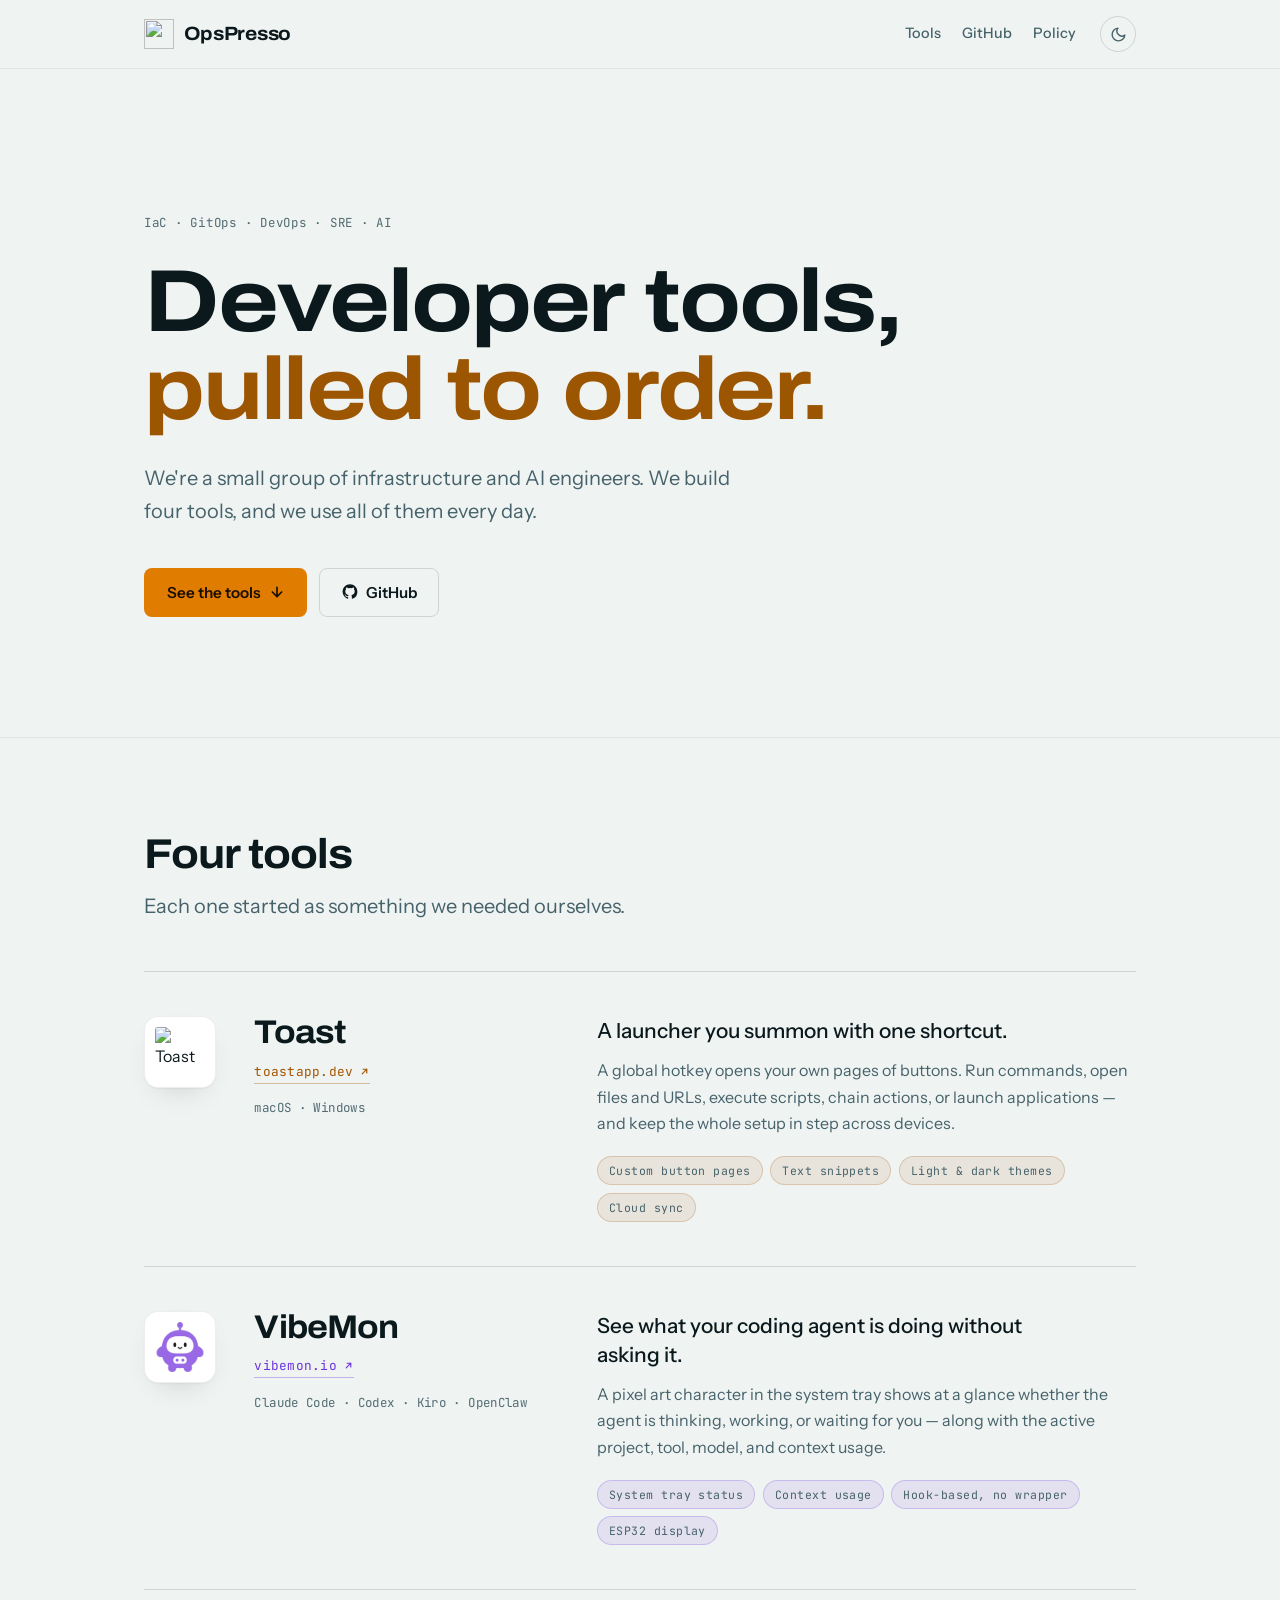
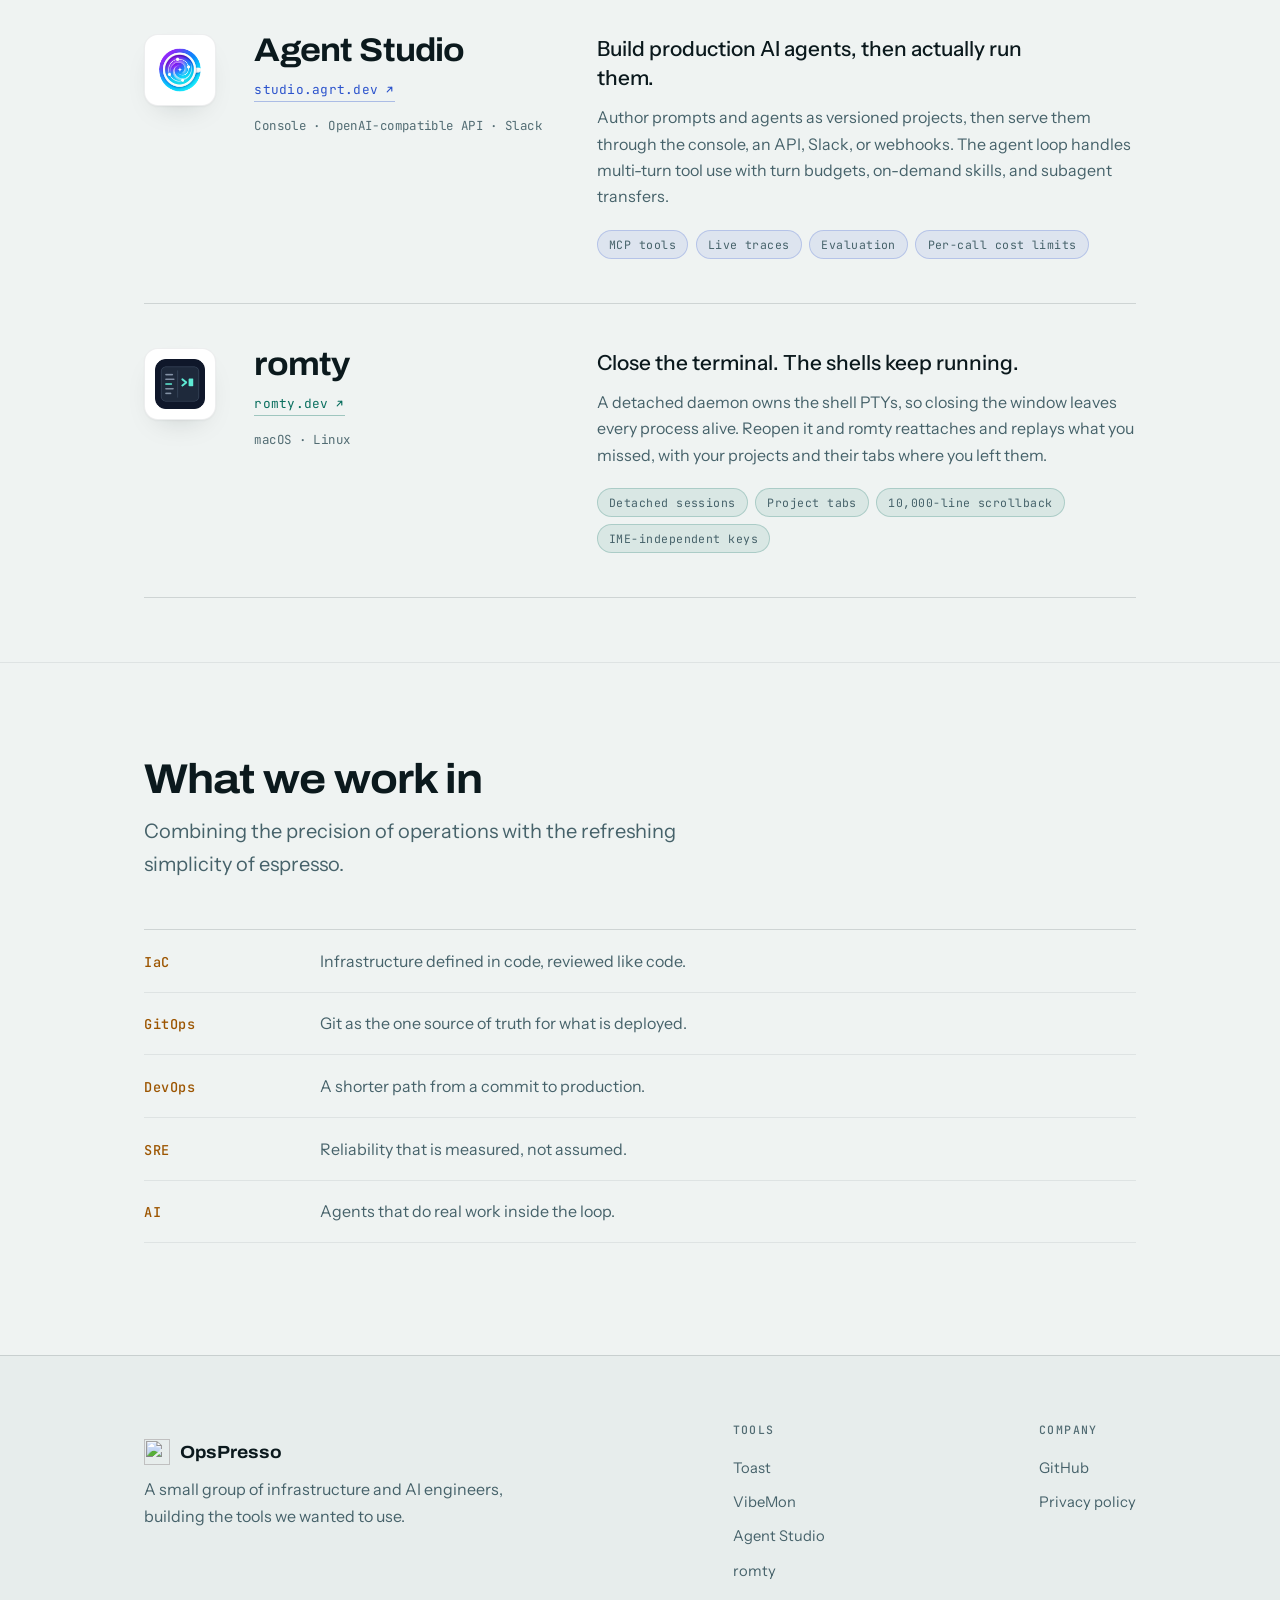
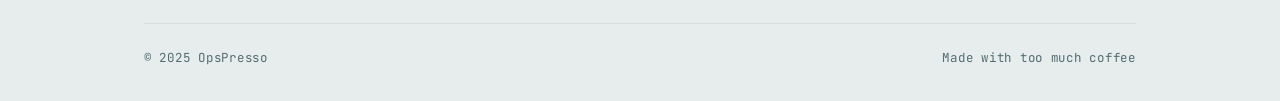
==== docs/index.html @ c6c3fb9c "fix: remove unavailable external analytics script" ====
<!DOCTYPE html>
<html lang="en">

<head>
    <meta charset="utf-8">
    <meta name="viewport" content="width=device-width, initial-scale=1.0">
    <title>OpsPresso — Developer tools, pulled to order</title>
    <meta name="description" content="OpsPresso is a small group of infrastructure and AI engineers. We build Toast, VibeMon, Agent Studio, and romty — and we use all of them every day.">

    <link rel="canonical" href="https://opspresso.com/">
    <link rel="icon" href="favicon.ico" sizes="any">
    <link rel="icon" type="image/png" href="images/opspresso.png">
    <link rel="apple-touch-icon" href="images/opspresso.png">
    <meta name="theme-color" content="#eff3f2" media="(prefers-color-scheme: light)">
    <meta name="theme-color" content="#0a1619" media="(prefers-color-scheme: dark)">

    <meta property="og:type" content="website">
    <meta property="og:url" content="https://opspresso.com/">
    <meta property="og:title" content="OpsPresso — Developer tools, pulled to order">
    <meta property="og:description" content="A small group of infrastructure and AI engineers. We build Toast, VibeMon, Agent Studio, and romty.">
    <meta property="og:image" content="https://opspresso.com/images/opspresso.png">
    <meta name="twitter:card" content="summary">

    <script>
        try {
            var t = localStorage.getItem('opspresso-theme');
            if (t === 'dark' || t === 'light') document.documentElement.setAttribute('data-theme', t);
        } catch (e) {}
    </script>

    <link rel="preconnect" href="https://fonts.googleapis.com">
    <link rel="preconnect" href="https://fonts.gstatic.com" crossorigin>
    <link rel="stylesheet" href="https://fonts.googleapis.com/css2?family=Archivo:wdth,wght@100..125,400..800&family=Instrument+Sans:wght@400;500;600&family=JetBrains+Mono:wght@400;500&display=swap">
    <link rel="stylesheet" href="css/style.css">
</head>

<body>
    <a class="skip-link" href="#tools">Skip to the tools</a>

    <header class="nav">
        <div class="shell nav-inner">
            <a class="brand" href="./">
                <img src="images/opspresso.png" alt="" width="30" height="30">OpsPresso
            </a>
            <a class="nav-link nav-link-tools" href="#tools">Tools</a>
            <a class="nav-link" href="https://github.com/opspresso" target="_blank" rel="noopener">GitHub</a>
            <a class="nav-link" href="policy.html">Policy</a>
            <button class="theme-toggle" type="button" aria-label="Switch theme" aria-pressed="false">
                <svg class="icon-moon" viewBox="0 0 24 24" fill="none" stroke="currentColor" stroke-width="2" stroke-linecap="round" stroke-linejoin="round" aria-hidden="true">
                    <path d="M21 12.79A9 9 0 1 1 11.21 3 7 7 0 0 0 21 12.79z"/>
                </svg>
                <svg class="icon-sun" viewBox="0 0 24 24" fill="none" stroke="currentColor" stroke-width="2" stroke-linecap="round" stroke-linejoin="round" aria-hidden="true">
                    <circle cx="12" cy="12" r="4"/>
                    <path d="M12 2v2M12 20v2M4.9 4.9l1.4 1.4M17.7 17.7l1.4 1.4M2 12h2M20 12h2M4.9 19.1l1.4-1.4M17.7 6.3l1.4-1.4"/>
                </svg>
            </button>
        </div>
    </header>

    <main>
        <section class="hero">
            <svg class="steam" viewBox="0 0 320 520" aria-hidden="true">
                <defs>
                    <linearGradient id="steamFade" x1="0" y1="1" x2="0" y2="0">
                        <stop offset="0" stop-color="#fff" stop-opacity="0"/>
                        <stop offset="0.16" stop-color="#fff" stop-opacity="1"/>
                        <stop offset="0.68" stop-color="#fff" stop-opacity="1"/>
                        <stop offset="1" stop-color="#fff" stop-opacity="0"/>
                    </linearGradient>
                    <mask id="steamMask">
                        <rect width="320" height="520" fill="url(#steamFade)"/>
                    </mask>
                </defs>
                <g mask="url(#steamMask)">
                    <path d="M160 520 Q136 500 160 480 T160 440 T160 400 T160 360 T160 320 T160 280 T160 240 T160 200 T160 160 T160 120 T160 80 T160 40 T160 0"/>
                    <path d="M128 520 Q112 500 128 480 T128 440 T128 400 T128 360 T128 320 T128 280 T128 240 T128 200 T128 160 T128 120 T128 80 T128 40 T128 0" transform="rotate(-6 160 520)"/>
                    <path d="M192 520 Q172 500 192 480 T192 440 T192 400 T192 360 T192 320 T192 280 T192 240 T192 200 T192 160 T192 120 T192 80 T192 40 T192 0" transform="rotate(5 160 520)"/>
                    <path d="M100 520 Q87 500 100 480 T100 440 T100 400 T100 360 T100 320 T100 280 T100 240 T100 200 T100 160 T100 120 T100 80 T100 40 T100 0" transform="rotate(-11 160 520)"/>
                    <path d="M220 520 Q204 500 220 480 T220 440 T220 400 T220 360 T220 320 T220 280 T220 240 T220 200 T220 160 T220 120 T220 80 T220 40 T220 0" transform="rotate(9 160 520)"/>
                </g>
            </svg>

            <div class="shell hero-inner">
                <p class="mono eyebrow">IaC · GitOps · DevOps · SRE · AI</p>
                <h1 class="display">Developer tools,<br><span class="pulled">pulled to order.</span></h1>
                <p class="lead">We're a small group of infrastructure and AI engineers. We build four tools, and we use all of them every day.</p>
                <div class="hero-actions">
                    <a class="btn btn-hot" href="#tools">
                        See the tools
                        <svg viewBox="0 0 24 24" fill="none" stroke="currentColor" stroke-width="2.5" stroke-linecap="round" stroke-linejoin="round" aria-hidden="true">
                            <path d="M12 5v14M19 12l-7 7-7-7"/>
                        </svg>
                    </a>
                    <a class="btn btn-quiet" href="https://github.com/opspresso" target="_blank" rel="noopener">
                        <svg viewBox="0 0 24 24" fill="currentColor" aria-hidden="true">
                            <path d="M12 .5C5.73.5.9 5.33.9 11.6c0 4.9 3.17 9.06 7.57 10.53.55.1.75-.24.75-.53v-2.05c-3.08.67-3.73-1.32-3.73-1.32-.5-1.29-1.23-1.63-1.23-1.63-1-.69.08-.67.08-.67 1.11.08 1.7 1.14 1.7 1.14.99 1.7 2.6 1.21 3.23.93.1-.72.39-1.21.7-1.49-2.46-.28-5.05-1.23-5.05-5.48 0-1.21.43-2.2 1.14-2.98-.11-.28-.49-1.41.11-2.94 0 0 .93-.3 3.05 1.14a10.5 10.5 0 0 1 5.55 0c2.12-1.44 3.05-1.14 3.05-1.14.6 1.53.22 2.66.11 2.94.71.78 1.14 1.77 1.14 2.98 0 4.26-2.6 5.2-5.07 5.47.4.35.76 1.03.76 2.08v3.08c0 .3.2.64.76.53a11.11 11.11 0 0 0 7.56-10.53C23.1 5.33 18.27.5 12 .5z"/>
                        </svg>
                        GitHub
                    </a>
                </div>
            </div>
        </section>

        <section class="section" id="tools">
            <div class="shell">
                <div class="section-head">
                    <h2 class="display">Four tools</h2>
                    <p class="lead">Each one started as something we needed ourselves.</p>
                </div>

                <article class="product p-toast">
                    <img class="product-mark" src="images/toast.png" alt="Toast" width="72" height="72" loading="lazy">
                    <div>
                        <h3 class="display product-name">Toast</h3>
                        <a class="product-url" href="https://toastapp.dev" target="_blank" rel="noopener">
                            toastapp.dev
                            <svg viewBox="0 0 24 24" fill="none" stroke="currentColor" stroke-width="2.5" stroke-linecap="round" stroke-linejoin="round" aria-hidden="true">
                                <path d="M7 17 17 7M9 7h8v8"/>
                            </svg>
                        </a>
                        <p class="mono product-platform">macOS · Windows</p>
                    </div>
                    <div class="product-body">
                        <p class="product-pitch">A launcher you summon with one shortcut.</p>
                        <p class="product-detail">A global hotkey opens your own pages of buttons. Run commands, open files and URLs, execute scripts, chain actions, or launch applications — and keep the whole setup in step across devices.</p>
                        <ul class="tags">
                            <li>Custom button pages</li>
                            <li>Text snippets</li>
                            <li>Light &amp; dark themes</li>
                            <li>Cloud sync</li>
                        </ul>
                    </div>
                </article>

                <article class="product p-vibemon">
                    <img class="product-mark" src="images/vibemon.png" alt="VibeMon" width="72" height="72" loading="lazy">
                    <div>
                        <h3 class="display product-name">VibeMon</h3>
                        <a class="product-url" href="https://vibemon.io" target="_blank" rel="noopener">
                            vibemon.io
                            <svg viewBox="0 0 24 24" fill="none" stroke="currentColor" stroke-width="2.5" stroke-linecap="round" stroke-linejoin="round" aria-hidden="true">
                                <path d="M7 17 17 7M9 7h8v8"/>
                            </svg>
                        </a>
                        <p class="mono product-platform">Claude Code · Codex · Kiro · OpenClaw</p>
                    </div>
                    <div class="product-body">
                        <p class="product-pitch">See what your coding agent is doing without asking it.</p>
                        <p class="product-detail">A pixel art character in the system tray shows at a glance whether the agent is thinking, working, or waiting for you — along with the active project, tool, model, and context usage.</p>
                        <ul class="tags">
                            <li>System tray status</li>
                            <li>Context usage</li>
                            <li>Hook-based, no wrapper</li>
                            <li>ESP32 display</li>
                        </ul>
                    </div>
                </article>

                <article class="product p-studio">
                    <img class="product-mark" src="images/agent-studio.png" alt="Agent Studio" width="72" height="72" loading="lazy">
                    <div>
                        <h3 class="display product-name">Agent Studio</h3>
                        <a class="product-url" href="https://studio.agrt.dev" target="_blank" rel="noopener">
                            studio.agrt.dev
                            <svg viewBox="0 0 24 24" fill="none" stroke="currentColor" stroke-width="2.5" stroke-linecap="round" stroke-linejoin="round" aria-hidden="true">
                                <path d="M7 17 17 7M9 7h8v8"/>
                            </svg>
                        </a>
                        <p class="mono product-platform">Console · OpenAI-compatible API · Slack</p>
                    </div>
                    <div class="product-body">
                        <p class="product-pitch">Build production AI agents, then actually run them.</p>
                        <p class="product-detail">Author prompts and agents as versioned projects, then serve them through the console, an API, Slack, or webhooks. The agent loop handles multi-turn tool use with turn budgets, on-demand skills, and subagent transfers.</p>
                        <ul class="tags">
                            <li>MCP tools</li>
                            <li>Live traces</li>
                            <li>Evaluation</li>
                            <li>Per-call cost limits</li>
                        </ul>
                    </div>
                </article>

                <article class="product p-romty">
                    <img class="product-mark" src="images/romty.png" alt="romty" width="72" height="72" loading="lazy">
                    <div>
                        <h3 class="display product-name">romty</h3>
                        <a class="product-url" href="https://romty.dev" target="_blank" rel="noopener">
                            romty.dev
                            <svg viewBox="0 0 24 24" fill="none" stroke="currentColor" stroke-width="2.5" stroke-linecap="round" stroke-linejoin="round" aria-hidden="true">
                                <path d="M7 17 17 7M9 7h8v8"/>
                            </svg>
                        </a>
                        <p class="mono product-platform">macOS · Linux</p>
                    </div>
                    <div class="product-body">
                        <p class="product-pitch">Close the terminal. The shells keep running.</p>
                        <p class="product-detail">A detached daemon owns the shell PTYs, so closing the window leaves every process alive. Reopen it and romty reattaches and replays what you missed, with your projects and their tabs where you left them.</p>
                        <ul class="tags">
                            <li>Detached sessions</li>
                            <li>Project tabs</li>
                            <li>10,000-line scrollback</li>
                            <li>IME-independent keys</li>
                        </ul>
                    </div>
                </article>
            </div>
        </section>

        <section class="section" id="work">
            <div class="shell">
                <div class="section-head">
                    <h2 class="display">What we work in</h2>
                    <p class="lead">Combining the precision of operations with the refreshing simplicity of espresso.</p>
                </div>

                <dl class="disciplines">
                    <div class="discipline">
                        <dt>IaC</dt>
                        <dd>Infrastructure defined in code, reviewed like code.</dd>
                    </div>
                    <div class="discipline">
                        <dt>GitOps</dt>
                        <dd>Git as the one source of truth for what is deployed.</dd>
                    </div>
                    <div class="discipline">
                        <dt>DevOps</dt>
                        <dd>A shorter path from a commit to production.</dd>
                    </div>
                    <div class="discipline">
                        <dt>SRE</dt>
                        <dd>Reliability that is measured, not assumed.</dd>
                    </div>
                    <div class="discipline">
                        <dt>AI</dt>
                        <dd>Agents that do real work inside the loop.</dd>
                    </div>
                </dl>
            </div>
        </section>
    </main>

    <footer class="footer">
        <div class="shell">
            <div class="footer-top">
                <div>
                    <p class="footer-brand">
                        <img src="images/opspresso.png" alt="" width="26" height="26">OpsPresso
                    </p>
                    <p class="footer-tagline">A small group of infrastructure and AI engineers, building the tools we wanted to use.</p>
                </div>
                <nav class="footer-col">
                    <h2>Tools</h2>
                    <ul class="footer-links">
                        <li><a href="https://toastapp.dev" target="_blank" rel="noopener">Toast</a></li>
                        <li><a href="https://vibemon.io" target="_blank" rel="noopener">VibeMon</a></li>
                        <li><a href="https://studio.agrt.dev" target="_blank" rel="noopener">Agent Studio</a></li>
                        <li><a href="https://romty.dev" target="_blank" rel="noopener">romty</a></li>
                    </ul>
                </nav>
                <nav class="footer-col">
                    <h2>Company</h2>
                    <ul class="footer-links">
                        <li><a href="https://github.com/opspresso" target="_blank" rel="noopener">GitHub</a></li>
                        <li><a href="policy.html">Privacy policy</a></li>
                    </ul>
                </nav>
            </div>
            <div class="footer-bottom">
                <p class="mono">&copy; 2025 OpsPresso</p>
                <p class="mono">Made with too much coffee</p>
            </div>
        </div>
    </footer>

    <script src="js/theme.js"></script>
</body>

</html>
---- docs/css/style.css ----
/* ==========================================================================
   OpsPresso
   Palette is taken from the OpsPresso mark: a deep teal cup, an orange gear,
   and cyan steam. Type is Archivo (expanded, display), Instrument Sans (body),
   and JetBrains Mono (labels, URLs, specs).
   ========================================================================== */

/* --- Tokens: light ------------------------------------------------------- */

:root {
    color-scheme: light;

    /* brand */
    --bean: #0b191d;
    --cup: #14606e;
    --rim: #1e8296;
    --steam: #2aae9f;
    --crema: #e07c00;
    --porcelain: #eff3f2;

    /* surfaces */
    --bg: var(--porcelain);
    --surface: #ffffff;
    --surface-sunk: #e7edec;
    --line: rgba(11, 25, 29, 0.14);
    --line-soft: rgba(11, 25, 29, 0.07);

    /* text */
    --text: var(--bean);
    --text-muted: #46626a;
    --text-faint: #526c73;
    --on-hot: #1a0f00;

    /* roles */
    --link: #10586a;
    --link-hover: #0b3f4c;
    --hot: var(--crema);
    --hot-text: #9c5500;
    --ring: #1e8296;

    --steam-opacity: 0.17;
    --shadow-card: 0 1px 2px rgba(11, 25, 29, 0.04), 0 12px 32px -18px rgba(11, 25, 29, 0.28);

    /* rhythm */
    --gutter: clamp(1.25rem, 5vw, 3rem);
    --measure: 68rem;
    --radius: 14px;
    --radius-sm: 8px;
    --speed: 220ms;
}

/* --- Tokens: dark -------------------------------------------------------- */

@media (prefers-color-scheme: dark) {
    :root:not([data-theme="light"]) {
        color-scheme: dark;

        --bg: #0a1619;
        --surface: #0f2429;
        --surface-sunk: #081215;
        --line: rgba(154, 200, 202, 0.16);
        --line-soft: rgba(154, 200, 202, 0.08);

        --text: #e6efed;
        --text-muted: #9db4b8;
        --text-faint: #799499;
        --on-hot: #1a0f00;

        --link: #45d6c4;
        --link-hover: #7ce7d9;
        --hot: #f2911f;
        --hot-text: #f2a93b;
        --ring: #45d6c4;

        --steam-opacity: 0.28;
        --shadow-card: 0 1px 2px rgba(0, 0, 0, 0.4), 0 16px 40px -24px rgba(0, 0, 0, 0.8);
    }
}

:root[data-theme="dark"] {
    color-scheme: dark;

    --bg: #0a1619;
    --surface: #0f2429;
    --surface-sunk: #081215;
    --line: rgba(154, 200, 202, 0.16);
    --line-soft: rgba(154, 200, 202, 0.08);

    --text: #e6efed;
    --text-muted: #9db4b8;
    --text-faint: #799499;
    --on-hot: #1a0f00;

    --link: #45d6c4;
    --link-hover: #7ce7d9;
    --hot: #f2911f;
    --hot-text: #f2a93b;
    --ring: #45d6c4;

    --steam-opacity: 0.28;
    --shadow-card: 0 1px 2px rgba(0, 0, 0, 0.4), 0 16px 40px -24px rgba(0, 0, 0, 0.8);
}

/* --- Base ---------------------------------------------------------------- */

*,
*::before,
*::after {
    box-sizing: border-box;
}

html {
    scroll-behavior: smooth;
    scroll-padding-top: 6rem;
    -webkit-text-size-adjust: 100%;
}

body {
    margin: 0;
    background-color: var(--bg);
    color: var(--text);
    font-family: "Instrument Sans", ui-sans-serif, system-ui, -apple-system, "Segoe UI", sans-serif;
    font-size: 1rem;
    line-height: 1.65;
    -webkit-font-smoothing: antialiased;
    -moz-osx-font-smoothing: grayscale;
}

img {
    max-width: 100%;
    height: auto;
    display: block;
}

a {
    color: var(--link);
    text-decoration-color: color-mix(in srgb, var(--link) 40%, transparent);
    text-underline-offset: 0.2em;
    transition: color var(--speed) ease, text-decoration-color var(--speed) ease;
}

a:hover {
    color: var(--link-hover);
    text-decoration-color: currentColor;
}

:focus-visible {
    outline: 2px solid var(--ring);
    outline-offset: 3px;
    border-radius: 4px;
}

::selection {
    background: color-mix(in srgb, var(--hot) 35%, transparent);
}

/* --- Type ---------------------------------------------------------------- */

.display {
    font-family: "Archivo", ui-sans-serif, system-ui, sans-serif;
    font-stretch: 112%;
    font-weight: 700;
    letter-spacing: -0.025em;
    line-height: 1;
    margin: 0;
}

.mono {
    font-family: "JetBrains Mono", ui-monospace, "SF Mono", Menlo, monospace;
    font-size: 0.78rem;
    letter-spacing: 0.06em;
}

.eyebrow {
    color: var(--text-faint);
    margin: 0 0 1.5rem;
}

.lead {
    font-size: clamp(1.05rem, 1.6vw, 1.25rem);
    color: var(--text-muted);
    max-width: 46ch;
}

.shell {
    width: 100%;
    max-width: var(--measure);
    margin-inline: auto;
    padding-inline: var(--gutter);
}

.skip-link {
    position: absolute;
    left: -9999px;
    top: 0;
    z-index: 100;
    background: var(--hot);
    color: var(--on-hot);
    padding: 0.75rem 1.25rem;
    border-radius: 0 0 var(--radius-sm) 0;
    text-decoration: none;
}

.skip-link:focus {
    left: 0;
}

/* --- Nav ----------------------------------------------------------------- */

.nav {
    position: sticky;
    top: 0;
    z-index: 50;
    background: color-mix(in srgb, var(--bg) 88%, transparent);
    backdrop-filter: saturate(160%) blur(12px);
    border-bottom: 1px solid var(--line-soft);
}

.nav-inner {
    display: flex;
    align-items: center;
    gap: 1rem;
    min-height: 4.25rem;
}

.brand {
    display: inline-flex;
    align-items: center;
    gap: 0.6rem;
    margin-right: auto;
    color: var(--text);
    text-decoration: none;
    font-family: "Archivo", ui-sans-serif, sans-serif;
    font-stretch: 108%;
    font-weight: 700;
    font-size: 1.2rem;
    letter-spacing: -0.015em;
}

.brand img {
    width: 30px;
    height: 30px;
}

.nav-link {
    color: var(--text-muted);
    text-decoration: none;
    font-size: 0.9rem;
    font-weight: 500;
    padding: 0.4rem 0.15rem;
    border-bottom: 1px solid transparent;
}

.nav-link:hover,
.nav-link[aria-current="page"] {
    color: var(--text);
    border-bottom-color: var(--hot);
}

/* Below ~480px the nav runs out of room; "Tools" is a same-page anchor the
   hero CTA already covers, so it is the one that goes. */
@media (max-width: 480px) {
    .nav-inner {
        gap: 0.8rem;
    }

    .brand {
        font-size: 1.05rem;
    }

    .nav-link-tools {
        display: none;
    }
}

.theme-toggle {
    display: inline-flex;
    align-items: center;
    justify-content: center;
    width: 2.25rem;
    height: 2.25rem;
    margin-left: 0.35rem;
    padding: 0;
    border: 1px solid var(--line);
    border-radius: 50%;
    background: transparent;
    color: var(--text-muted);
    cursor: pointer;
    transition: color var(--speed) ease, border-color var(--speed) ease, background-color var(--speed) ease;
}

.theme-toggle:hover {
    color: var(--text);
    border-color: var(--hot);
    background: color-mix(in srgb, var(--hot) 12%, transparent);
}

.theme-toggle svg {
    width: 17px;
    height: 17px;
}

.icon-sun {
    display: none;
}

@media (prefers-color-scheme: dark) {
    :root:not([data-theme="light"]) .icon-moon { display: none; }
    :root:not([data-theme="light"]) .icon-sun { display: block; }
}

:root[data-theme="dark"] .icon-moon { display: none; }
:root[data-theme="dark"] .icon-sun { display: block; }
:root[data-theme="light"] .icon-moon { display: block; }
:root[data-theme="light"] .icon-sun { display: none; }

/* --- Buttons ------------------------------------------------------------- */

.btn {
    display: inline-flex;
    align-items: center;
    gap: 0.5rem;
    padding: 0.7rem 1.35rem;
    border: 1px solid transparent;
    border-radius: var(--radius-sm);
    font-family: inherit;
    font-size: 0.95rem;
    font-weight: 600;
    text-decoration: none;
    cursor: pointer;
    transition: background-color var(--speed) ease, border-color var(--speed) ease,
        color var(--speed) ease, transform var(--speed) ease;
}

.btn svg {
    width: 16px;
    height: 16px;
    flex: none;
}

.btn-hot {
    background: var(--hot);
    color: var(--on-hot);
}

.btn-hot:hover {
    background: color-mix(in srgb, var(--hot) 86%, var(--bean));
    color: var(--on-hot);
    transform: translateY(-1px);
}

.btn-quiet {
    border-color: var(--line);
    color: var(--text);
}

.btn-quiet:hover {
    border-color: var(--text);
    color: var(--text);
    transform: translateY(-1px);
}

/* --- Hero ---------------------------------------------------------------- */

.hero {
    position: relative;
    overflow: hidden;
    padding-block: clamp(4.5rem, 12vw, 9rem) clamp(4rem, 10vw, 7.5rem);
}

.hero-inner {
    position: relative;
    z-index: 1;
}

.hero h1 {
    font-size: clamp(2.6rem, 8.5vw, 5.5rem);
    font-stretch: 116%;
    max-width: 15ch;
}

.hero h1 .pulled {
    color: var(--hot-text);
}

.hero .lead {
    margin: 1.75rem 0 2.5rem;
}

.hero-actions {
    display: flex;
    flex-wrap: wrap;
    gap: 0.75rem;
}

/* Signature: the mark's steam, extracted and left to rise behind the type. */
.steam {
    position: absolute;
    right: 1%;
    bottom: -4%;
    height: 86%;
    width: auto;
    z-index: 0;
    pointer-events: none;
    color: var(--steam);
}

.steam path {
    fill: none;
    stroke: currentColor;
    stroke-width: 6;
    stroke-linecap: round;
    stroke-dasharray: 210 400;
    opacity: 0;
    animation: rise 12s linear infinite;
}

.steam path:nth-child(2) { animation-duration: 15s; animation-delay: -3s; }
.steam path:nth-child(3) { animation-duration: 10.5s; animation-delay: -7s; }
.steam path:nth-child(4) { animation-duration: 17s; animation-delay: -11s; }
.steam path:nth-child(5) { animation-duration: 13.5s; animation-delay: -5.5s; }

@keyframes rise {
    0% { stroke-dashoffset: 0; opacity: 0; }
    20% { opacity: var(--steam-opacity); }
    78% { opacity: var(--steam-opacity); }
    100% { stroke-dashoffset: -610; opacity: 0; }
}

/* On narrow screens the plume would run straight through the headline, so it
   retreats to the edge and drops to a texture. */
@media (max-width: 900px) {
    .steam {
        right: -26%;
        bottom: 0;
        height: 74%;
        opacity: 0.5;
    }
}

@media (max-width: 560px) {
    .steam {
        right: -42%;
        height: 62%;
        opacity: 0.4;
    }
}

/* --- Section frame ------------------------------------------------------- */

.section {
    padding-block: clamp(3.5rem, 8vw, 6rem);
    border-top: 1px solid var(--line-soft);
}

.section-head {
    margin-bottom: clamp(2rem, 4vw, 3rem);
}

.section-head h2 {
    font-size: clamp(1.7rem, 4vw, 2.6rem);
    font-stretch: 110%;
}

.section-head p {
    margin: 0.9rem 0 0;
}

/* --- Products: one spec row each ---------------------------------------- */

.product {
    --accent: var(--cup);
    display: grid;
    grid-template-columns: 72px minmax(200px, 19rem) minmax(0, 1fr);
    gap: clamp(1rem, 3vw, 2.5rem);
    align-items: start;
    padding-block: clamp(2rem, 4vw, 2.75rem);
    border-top: 1px solid var(--line);
}

.product:last-child {
    border-bottom: 1px solid var(--line);
}

#tools {
    padding-bottom: clamp(2.5rem, 5vw, 4rem);
}

.product-mark {
    width: 72px;
    height: 72px;
    border-radius: var(--radius);
    background: var(--surface);
    border: 1px solid var(--line-soft);
    box-shadow: var(--shadow-card);
    padding: 10px;
    transition: transform var(--speed) ease, border-color var(--speed) ease;
}

.product:hover .product-mark {
    transform: translateY(-3px);
    border-color: color-mix(in srgb, var(--accent) 55%, transparent);
}

.product-name {
    font-size: clamp(1.45rem, 3vw, 2.05rem);
    font-stretch: 108%;
    margin-bottom: 0.5rem;
}

.product-url {
    display: inline-flex;
    align-items: center;
    gap: 0.35rem;
    color: var(--accent);
    text-decoration: none;
    font-family: "JetBrains Mono", ui-monospace, Menlo, monospace;
    font-size: 0.8rem;
    letter-spacing: 0.02em;
    border-bottom: 1px solid color-mix(in srgb, var(--accent) 35%, transparent);
    padding-bottom: 1px;
}

.product-url:hover {
    color: var(--accent);
    border-bottom-color: var(--accent);
}

.product-url svg {
    width: 11px;
    height: 11px;
}

.product-platform {
    margin: 0.9rem 0 0;
    letter-spacing: 0.03em;
    color: var(--text-faint);
}

.product-pitch {
    font-size: clamp(1.1rem, 2vw, 1.3rem);
    font-weight: 500;
    line-height: 1.4;
    margin: 0 0 0.75rem;
    max-width: 34ch;
}

.product-detail {
    margin: 0 0 1.25rem;
    color: var(--text-muted);
    max-width: 58ch;
}

.tags {
    display: flex;
    flex-wrap: wrap;
    gap: 0.45rem;
    list-style: none;
    margin: 0;
    padding: 0;
}

.tags li {
    font-family: "JetBrains Mono", ui-monospace, Menlo, monospace;
    font-size: 0.72rem;
    letter-spacing: 0.04em;
    color: var(--text-muted);
    background: color-mix(in srgb, var(--accent) 9%, transparent);
    border: 1px solid color-mix(in srgb, var(--accent) 22%, transparent);
    border-radius: 999px;
    padding: 0.25rem 0.7rem;
}

/* Each tool keeps the accent from its own mark. */
.p-toast { --accent: #a35400; }
.p-vibemon { --accent: #6b34dc; }
.p-studio { --accent: #2b53cc; }
.p-romty { --accent: #0a6f5f; }

@media (prefers-color-scheme: dark) {
    :root:not([data-theme="light"]) .p-toast { --accent: #ffa14a; }
    :root:not([data-theme="light"]) .p-vibemon { --accent: #a78bfa; }
    :root:not([data-theme="light"]) .p-studio { --accent: #7fa2ff; }
    :root:not([data-theme="light"]) .p-romty { --accent: #4fe8c8; }
}

:root[data-theme="dark"] .p-toast { --accent: #ffa14a; }
:root[data-theme="dark"] .p-vibemon { --accent: #a78bfa; }
:root[data-theme="dark"] .p-studio { --accent: #7fa2ff; }
:root[data-theme="dark"] .p-romty { --accent: #4fe8c8; }

@media (max-width: 820px) {
    .product {
        grid-template-columns: 56px minmax(0, 1fr);
        gap: 1rem 1.25rem;
    }

    .product-mark {
        width: 56px;
        height: 56px;
        padding: 7px;
    }

    .product-body {
        grid-column: 1 / -1;
    }
}

/* --- Disciplines --------------------------------------------------------- */

.disciplines {
    border-top: 1px solid var(--line);
}

.discipline {
    display: grid;
    grid-template-columns: 9rem minmax(0, 1fr);
    gap: 0.25rem 2rem;
    align-items: baseline;
    padding-block: 1.1rem;
    border-bottom: 1px solid var(--line-soft);
}

@media (max-width: 640px) {
    .discipline {
        grid-template-columns: 1fr;
        gap: 0.15rem;
    }
}

.discipline dt {
    font-family: "JetBrains Mono", ui-monospace, Menlo, monospace;
    font-size: 0.85rem;
    font-weight: 500;
    letter-spacing: 0.04em;
    color: var(--hot-text);
}

.discipline dd {
    margin: 0;
    color: var(--text-muted);
}

/* --- Prose (policy) ------------------------------------------------------ */

.prose {
    max-width: 42rem;
    padding-block: clamp(3rem, 7vw, 5rem);
}

.prose h1 {
    font-size: clamp(2rem, 5vw, 3rem);
    font-stretch: 112%;
    margin-bottom: 0.75rem;
}

.prose .updated {
    color: var(--text-faint);
    margin: 0 0 3rem;
}

.prose section {
    margin-bottom: 2.5rem;
}

.prose h2 {
    font-family: "Archivo", ui-sans-serif, sans-serif;
    font-stretch: 106%;
    font-weight: 700;
    font-size: 1.2rem;
    letter-spacing: -0.01em;
    margin: 0 0 0.75rem;
}

.prose h2::before {
    content: counter(policy, decimal-leading-zero);
    counter-increment: policy;
    font-family: "JetBrains Mono", ui-monospace, Menlo, monospace;
    font-size: 0.8rem;
    font-weight: 500;
    letter-spacing: 0.08em;
    color: var(--hot-text);
    margin-right: 0.7rem;
}

.prose {
    counter-reset: policy;
}

.prose p,
.prose li {
    color: var(--text-muted);
}

.prose ul {
    padding-left: 1.1rem;
}

.prose li {
    margin-bottom: 0.35rem;
}

/* --- Footer -------------------------------------------------------------- */

.footer {
    border-top: 1px solid var(--line);
    background: var(--surface-sunk);
    padding-block: clamp(2.5rem, 6vw, 4rem) 2rem;
}

.footer-top {
    display: flex;
    flex-wrap: wrap;
    justify-content: space-between;
    align-items: flex-start;
    gap: 2rem;
}

.footer-brand {
    display: inline-flex;
    align-items: center;
    gap: 0.6rem;
    font-family: "Archivo", ui-sans-serif, sans-serif;
    font-stretch: 108%;
    font-weight: 700;
    font-size: 1.1rem;
    margin-bottom: 0.6rem;
}

.footer-brand img {
    width: 26px;
    height: 26px;
}

.footer-tagline {
    margin: 0;
    color: var(--text-muted);
    max-width: 34ch;
}

.footer-col h2 {
    font-family: "JetBrains Mono", ui-monospace, Menlo, monospace;
    font-size: 0.72rem;
    font-weight: 500;
    letter-spacing: 0.12em;
    text-transform: uppercase;
    color: var(--text-faint);
    margin: 0 0 0.9rem;
}

.footer-links {
    display: flex;
    flex-direction: column;
    gap: 0.5rem;
    list-style: none;
    margin: 0;
    padding: 0;
}

.footer-links a {
    color: var(--text-muted);
    text-decoration: none;
    font-size: 0.92rem;
}

.footer-links a:hover {
    color: var(--text);
}

.footer-bottom {
    display: flex;
    flex-wrap: wrap;
    justify-content: space-between;
    gap: 1rem;
    margin-top: 2.5rem;
    padding-top: 1.5rem;
    border-top: 1px solid var(--line-soft);
    color: var(--text-faint);
}

.footer-bottom p {
    margin: 0;
}

/* --- Motion preferences -------------------------------------------------- */

@media (prefers-reduced-motion: reduce) {
    html {
        scroll-behavior: auto;
    }

    *,
    *::before,
    *::after {
        animation-duration: 0.01ms !important;
        animation-iteration-count: 1 !important;
        transition-duration: 0.01ms !important;
    }

    .steam path {
        opacity: var(--steam-opacity);
        stroke-dasharray: none;
    }
}
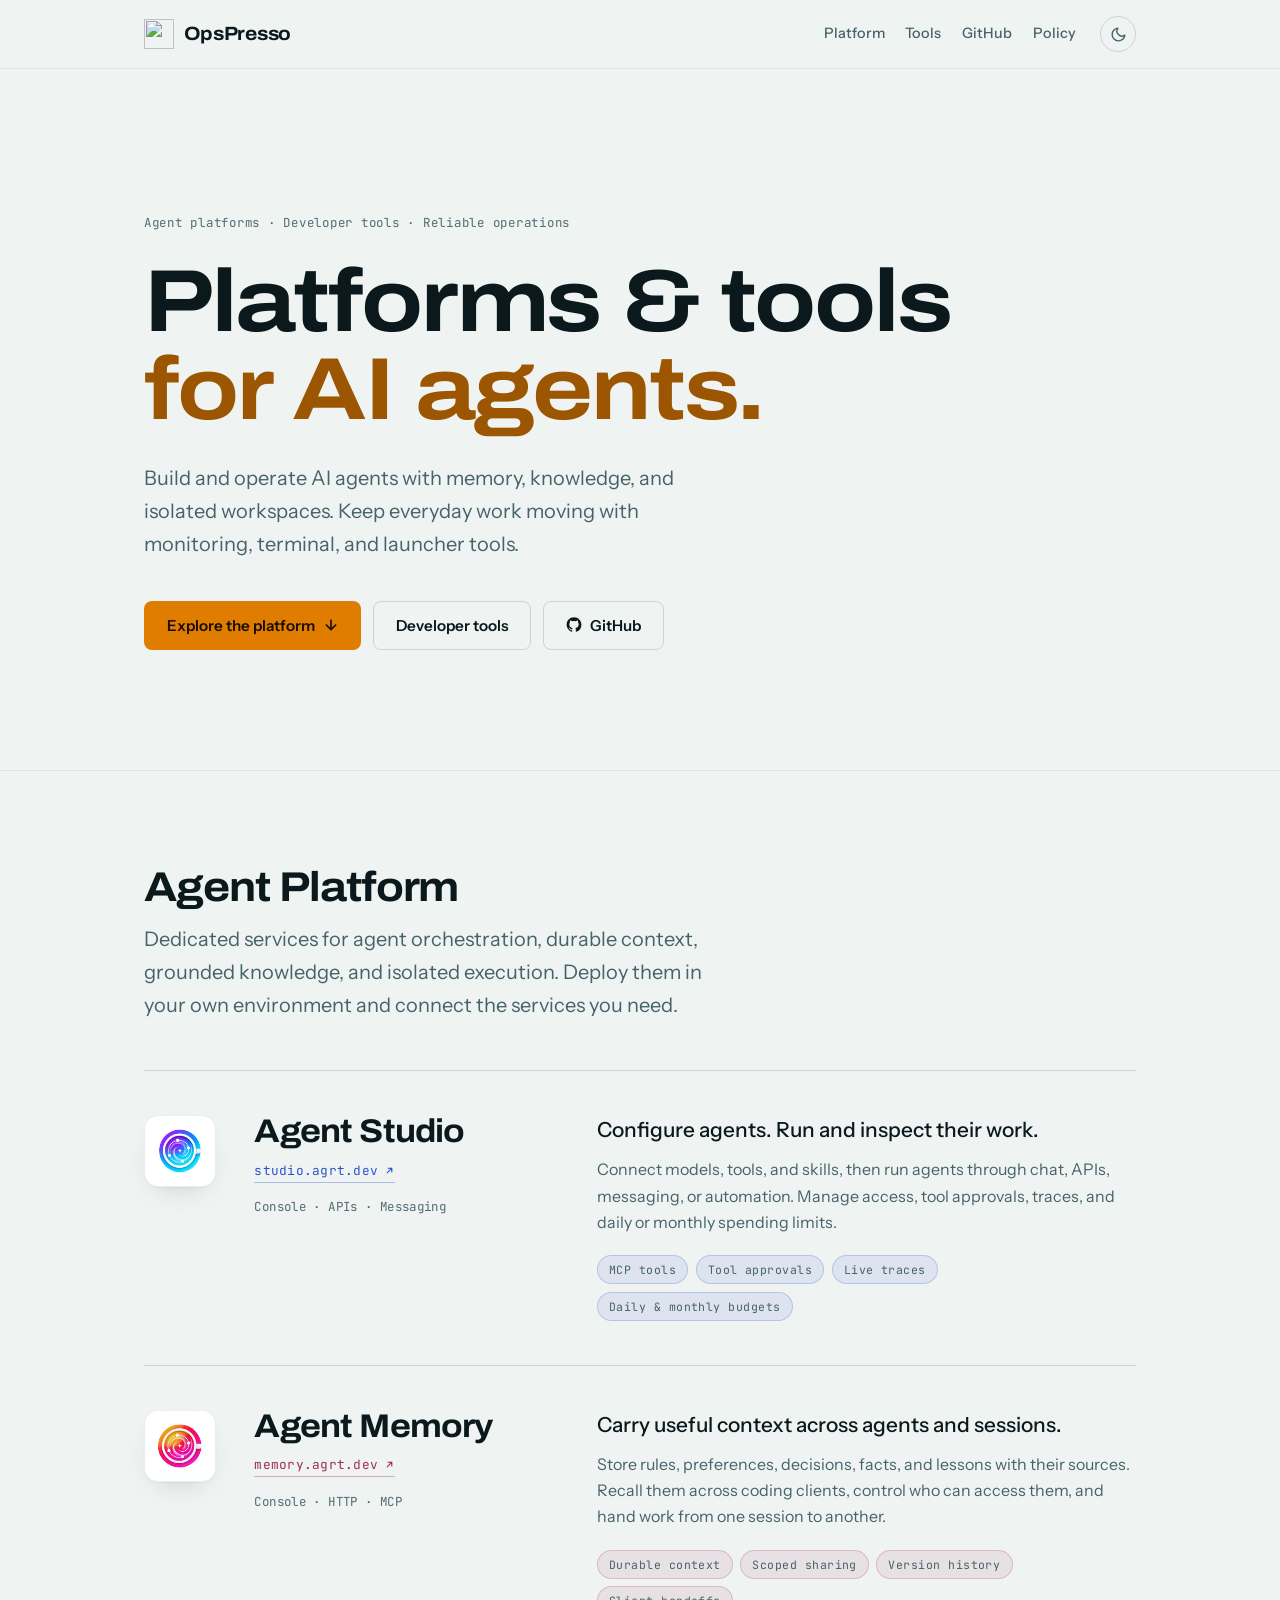
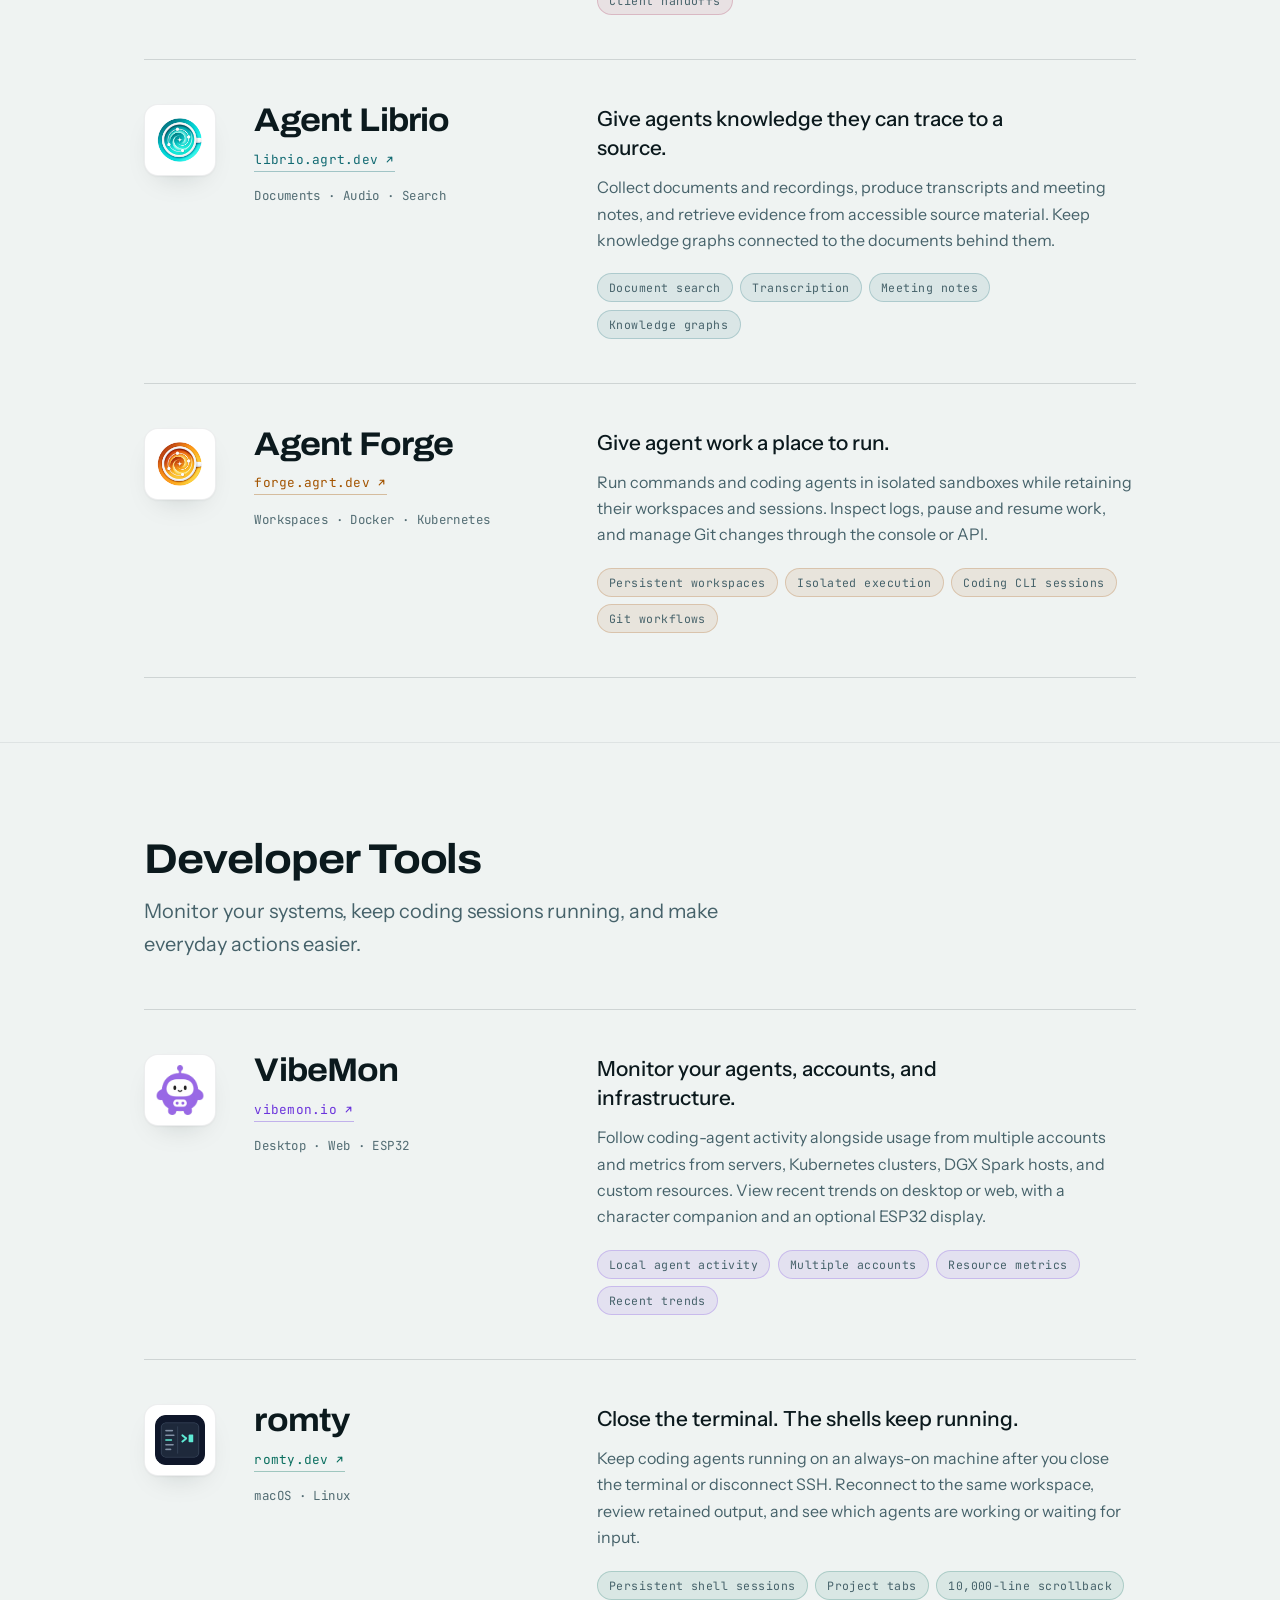
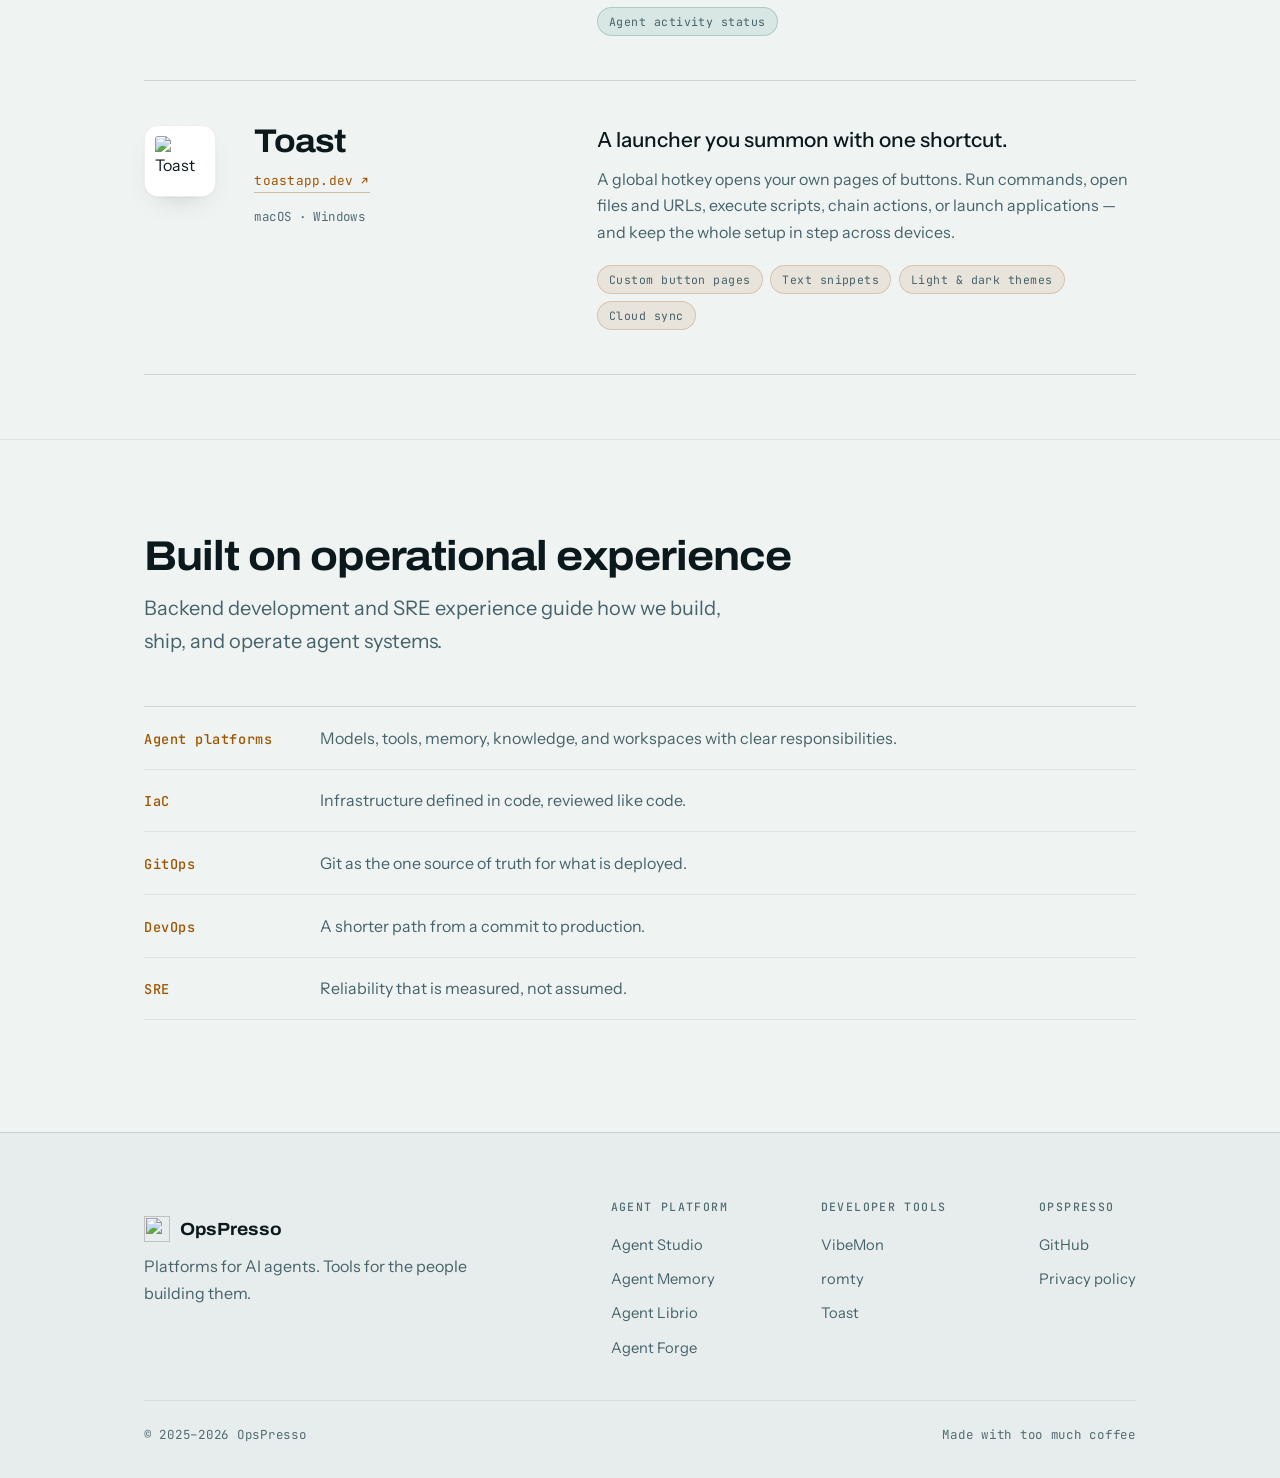
==== commit 37418d83: "feat: present agent platform and developer tool portfolio" ====
--- a/docs/index.html
+++ b/docs/index.html
@@ -4,8 +4,8 @@
 <head>
     <meta charset="utf-8">
     <meta name="viewport" content="width=device-width, initial-scale=1.0">
-    <title>OpsPresso — Developer tools, pulled to order</title>
-    <meta name="description" content="OpsPresso is a small group of infrastructure and AI engineers. We build Toast, VibeMon, Agent Studio, and romty — and we use all of them every day.">
+    <title>OpsPresso — Platforms and tools for AI agents</title>
+    <meta name="description" content="Build and operate AI agents with Studio, Memory, Librio, and Forge. Monitor resources and improve daily workflows with VibeMon, romty, and Toast.">
 
     <link rel="canonical" href="https://opspresso.com/">
     <link rel="icon" href="favicon.ico" sizes="any">
@@ -16,10 +16,13 @@
 
     <meta property="og:type" content="website">
     <meta property="og:url" content="https://opspresso.com/">
-    <meta property="og:title" content="OpsPresso — Developer tools, pulled to order">
-    <meta property="og:description" content="A small group of infrastructure and AI engineers. We build Toast, VibeMon, Agent Studio, and romty.">
+    <meta property="og:title" content="OpsPresso — Platforms and tools for AI agents">
+    <meta property="og:description" content="Build and operate AI agents with Studio, Memory, Librio, and Forge. Monitor resources and improve daily workflows with VibeMon, romty, and Toast.">
     <meta property="og:image" content="https://opspresso.com/images/opspresso.png">
     <meta name="twitter:card" content="summary">
+    <meta name="twitter:title" content="OpsPresso — Platforms and tools for AI agents">
+    <meta name="twitter:description" content="Build and operate AI agents with Studio, Memory, Librio, and Forge. Monitor resources and improve daily workflows with VibeMon, romty, and Toast.">
+    <meta name="twitter:image" content="https://opspresso.com/images/opspresso.png">
 
     <script>
         try {
@@ -35,15 +38,16 @@
 </head>
 
 <body>
-    <a class="skip-link" href="#tools">Skip to the tools</a>
+    <a class="skip-link" href="#platform">Skip to the platform</a>
 
     <header class="nav">
         <div class="shell nav-inner">
             <a class="brand" href="./">
                 <img src="images/opspresso.png" alt="" width="30" height="30">OpsPresso
             </a>
-            <a class="nav-link nav-link-tools" href="#tools">Tools</a>
-            <a class="nav-link" href="https://github.com/opspresso" target="_blank" rel="noopener">GitHub</a>
+            <a class="nav-link nav-link-section" href="#platform">Platform</a>
+            <a class="nav-link nav-link-section" href="#tools">Tools</a>
+            <a class="nav-link nav-link-github" href="https://github.com/opspresso" target="_blank" rel="noopener">GitHub</a>
             <a class="nav-link" href="policy.html">Policy</a>
             <button class="theme-toggle" type="button" aria-label="Switch theme" aria-pressed="false">
                 <svg class="icon-moon" viewBox="0 0 24 24" fill="none" stroke="currentColor" stroke-width="2" stroke-linecap="round" stroke-linejoin="round" aria-hidden="true">
@@ -81,16 +85,17 @@
             </svg>
 
             <div class="shell hero-inner">
-                <p class="mono eyebrow">IaC · GitOps · DevOps · SRE · AI</p>
-                <h1 class="display">Developer tools,<br><span class="pulled">pulled to order.</span></h1>
-                <p class="lead">We're a small group of infrastructure and AI engineers. We build four tools, and we use all of them every day.</p>
+                <p class="mono eyebrow">Agent platforms · Developer tools · Reliable operations</p>
+                <h1 class="display">Platforms &amp; tools<br><span class="hero-emphasis">for AI agents.</span></h1>
+                <p class="lead">Build and operate AI agents with memory, knowledge, and isolated workspaces. Keep everyday work moving with monitoring, terminal, and launcher tools.</p>
                 <div class="hero-actions">
-                    <a class="btn btn-hot" href="#tools">
-                        See the tools
+                    <a class="btn btn-hot" href="#platform">
+                        Explore the platform
                         <svg viewBox="0 0 24 24" fill="none" stroke="currentColor" stroke-width="2.5" stroke-linecap="round" stroke-linejoin="round" aria-hidden="true">
                             <path d="M12 5v14M19 12l-7 7-7-7"/>
                         </svg>
                     </a>
+                    <a class="btn btn-quiet" href="#tools">Developer tools</a>
                     <a class="btn btn-quiet" href="https://github.com/opspresso" target="_blank" rel="noopener">
                         <svg viewBox="0 0 24 24" fill="currentColor" aria-hidden="true">
                             <path d="M12 .5C5.73.5.9 5.33.9 11.6c0 4.9 3.17 9.06 7.57 10.53.55.1.75-.24.75-.53v-2.05c-3.08.67-3.73-1.32-3.73-1.32-.5-1.29-1.23-1.63-1.23-1.63-1-.69.08-.67.08-.67 1.11.08 1.7 1.14 1.7 1.14.99 1.7 2.6 1.21 3.23.93.1-.72.39-1.21.7-1.49-2.46-.28-5.05-1.23-5.05-5.48 0-1.21.43-2.2 1.14-2.98-.11-.28-.49-1.41.11-2.94 0 0 .93-.3 3.05 1.14a10.5 10.5 0 0 1 5.55 0c2.12-1.44 3.05-1.14 3.05-1.14.6 1.53.22 2.66.11 2.94.71.78 1.14 1.77 1.14 2.98 0 4.26-2.6 5.2-5.07 5.47.4.35.76 1.03.76 2.08v3.08c0 .3.2.64.76.53a11.11 11.11 0 0 0 7.56-10.53C23.1 5.33 18.27.5 12 .5z"/>
@@ -101,12 +106,165 @@
             </div>
         </section>
 
+        <section class="section" id="platform">
+            <div class="shell">
+                <div class="section-head">
+                    <h2 class="display">Agent Platform</h2>
+                    <p class="lead">Dedicated services for agent orchestration, durable context, grounded knowledge, and isolated execution. Deploy them in your own environment and connect the services you need.</p>
+                </div>
+
+                <article class="product p-studio">
+                    <img class="product-mark" src="images/agent-studio.png" alt="Agent Studio" width="72" height="72" loading="lazy">
+                    <div>
+                        <h3 class="display product-name">Agent Studio</h3>
+                        <a class="product-url" href="https://studio.agrt.dev" target="_blank" rel="noopener">
+                            studio.agrt.dev
+                            <svg viewBox="0 0 24 24" fill="none" stroke="currentColor" stroke-width="2.5" stroke-linecap="round" stroke-linejoin="round" aria-hidden="true">
+                                <path d="M7 17 17 7M9 7h8v8"/>
+                            </svg>
+                        </a>
+                        <p class="mono product-platform">Console · APIs · Messaging</p>
+                    </div>
+                    <div class="product-body">
+                        <p class="product-pitch">Configure agents. Run and inspect their work.</p>
+                        <p class="product-detail">Connect models, tools, and skills, then run agents through chat, APIs, messaging, or automation. Manage access, tool approvals, traces, and daily or monthly spending limits.</p>
+                        <ul class="tags">
+                            <li>MCP tools</li>
+                            <li>Tool approvals</li>
+                            <li>Live traces</li>
+                            <li>Daily &amp; monthly budgets</li>
+                        </ul>
+                    </div>
+                </article>
+
+                <article class="product p-memory">
+                    <img class="product-mark" src="images/agent-memory.png" alt="Agent Memory" width="72" height="72" loading="lazy">
+                    <div>
+                        <h3 class="display product-name">Agent Memory</h3>
+                        <a class="product-url" href="https://memory.agrt.dev" target="_blank" rel="noopener">
+                            memory.agrt.dev
+                            <svg viewBox="0 0 24 24" fill="none" stroke="currentColor" stroke-width="2.5" stroke-linecap="round" stroke-linejoin="round" aria-hidden="true">
+                                <path d="M7 17 17 7M9 7h8v8"/>
+                            </svg>
+                        </a>
+                        <p class="mono product-platform">Console · HTTP · MCP</p>
+                    </div>
+                    <div class="product-body">
+                        <p class="product-pitch">Carry useful context across agents and sessions.</p>
+                        <p class="product-detail">Store rules, preferences, decisions, facts, and lessons with their sources. Recall them across coding clients, control who can access them, and hand work from one session to another.</p>
+                        <ul class="tags">
+                            <li>Durable context</li>
+                            <li>Scoped sharing</li>
+                            <li>Version history</li>
+                            <li>Client handoffs</li>
+                        </ul>
+                    </div>
+                </article>
+
+                <article class="product p-librio">
+                    <img class="product-mark" src="images/agent-librio.png" alt="Agent Librio" width="72" height="72" loading="lazy">
+                    <div>
+                        <h3 class="display product-name">Agent Librio</h3>
+                        <a class="product-url" href="https://librio.agrt.dev" target="_blank" rel="noopener">
+                            librio.agrt.dev
+                            <svg viewBox="0 0 24 24" fill="none" stroke="currentColor" stroke-width="2.5" stroke-linecap="round" stroke-linejoin="round" aria-hidden="true">
+                                <path d="M7 17 17 7M9 7h8v8"/>
+                            </svg>
+                        </a>
+                        <p class="mono product-platform">Documents · Audio · Search</p>
+                    </div>
+                    <div class="product-body">
+                        <p class="product-pitch">Give agents knowledge they can trace to a source.</p>
+                        <p class="product-detail">Collect documents and recordings, produce transcripts and meeting notes, and retrieve evidence from accessible source material. Keep knowledge graphs connected to the documents behind them.</p>
+                        <ul class="tags">
+                            <li>Document search</li>
+                            <li>Transcription</li>
+                            <li>Meeting notes</li>
+                            <li>Knowledge graphs</li>
+                        </ul>
+                    </div>
+                </article>
+
+                <article class="product p-forge">
+                    <img class="product-mark" src="images/agent-forge.png" alt="Agent Forge" width="72" height="72" loading="lazy">
+                    <div>
+                        <h3 class="display product-name">Agent Forge</h3>
+                        <a class="product-url" href="https://forge.agrt.dev" target="_blank" rel="noopener">
+                            forge.agrt.dev
+                            <svg viewBox="0 0 24 24" fill="none" stroke="currentColor" stroke-width="2.5" stroke-linecap="round" stroke-linejoin="round" aria-hidden="true">
+                                <path d="M7 17 17 7M9 7h8v8"/>
+                            </svg>
+                        </a>
+                        <p class="mono product-platform">Workspaces · Docker · Kubernetes</p>
+                    </div>
+                    <div class="product-body">
+                        <p class="product-pitch">Give agent work a place to run.</p>
+                        <p class="product-detail">Run commands and coding agents in isolated sandboxes while retaining their workspaces and sessions. Inspect logs, pause and resume work, and manage Git changes through the console or API.</p>
+                        <ul class="tags">
+                            <li>Persistent workspaces</li>
+                            <li>Isolated execution</li>
+                            <li>Coding CLI sessions</li>
+                            <li>Git workflows</li>
+                        </ul>
+                    </div>
+                </article>
+            </div>
+        </section>
+
         <section class="section" id="tools">
             <div class="shell">
                 <div class="section-head">
-                    <h2 class="display">Four tools</h2>
-                    <p class="lead">Each one started as something we needed ourselves.</p>
-                </div>
+                    <h2 class="display">Developer Tools</h2>
+                    <p class="lead">Monitor your systems, keep coding sessions running, and make everyday actions easier.</p>
+                </div>
+
+                <article class="product p-vibemon">
+                    <img class="product-mark" src="images/vibemon.png" alt="VibeMon" width="72" height="72" loading="lazy">
+                    <div>
+                        <h3 class="display product-name">VibeMon</h3>
+                        <a class="product-url" href="https://vibemon.io" target="_blank" rel="noopener">
+                            vibemon.io
+                            <svg viewBox="0 0 24 24" fill="none" stroke="currentColor" stroke-width="2.5" stroke-linecap="round" stroke-linejoin="round" aria-hidden="true">
+                                <path d="M7 17 17 7M9 7h8v8"/>
+                            </svg>
+                        </a>
+                        <p class="mono product-platform">Desktop · Web · ESP32</p>
+                    </div>
+                    <div class="product-body">
+                        <p class="product-pitch">Monitor your agents, accounts, and infrastructure.</p>
+                        <p class="product-detail">Follow coding-agent activity alongside usage from multiple accounts and metrics from servers, Kubernetes clusters, DGX Spark hosts, and custom resources. View recent trends on desktop or web, with a character companion and an optional ESP32 display.</p>
+                        <ul class="tags">
+                            <li>Local agent activity</li>
+                            <li>Multiple accounts</li>
+                            <li>Resource metrics</li>
+                            <li>Recent trends</li>
+                        </ul>
+                    </div>
+                </article>
+
+                <article class="product p-romty">
+                    <img class="product-mark" src="images/romty.png" alt="romty" width="72" height="72" loading="lazy">
+                    <div>
+                        <h3 class="display product-name">romty</h3>
+                        <a class="product-url" href="https://romty.dev" target="_blank" rel="noopener">
+                            romty.dev
+                            <svg viewBox="0 0 24 24" fill="none" stroke="currentColor" stroke-width="2.5" stroke-linecap="round" stroke-linejoin="round" aria-hidden="true">
+                                <path d="M7 17 17 7M9 7h8v8"/>
+                            </svg>
+                        </a>
+                        <p class="mono product-platform">macOS · Linux</p>
+                    </div>
+                    <div class="product-body">
+                        <p class="product-pitch">Close the terminal. The shells keep running.</p>
+                        <p class="product-detail">Keep coding agents running on an always-on machine after you close the terminal or disconnect SSH. Reconnect to the same workspace, review retained output, and see which agents are working or waiting for input.</p>
+                        <ul class="tags">
+                            <li>Persistent shell sessions</li>
+                            <li>Project tabs</li>
+                            <li>10,000-line scrollback</li>
+                            <li>Agent activity status</li>
+                        </ul>
+                    </div>
+                </article>
 
                 <article class="product p-toast">
                     <img class="product-mark" src="images/toast.png" alt="Toast" width="72" height="72" loading="lazy">
@@ -131,89 +289,21 @@
                         </ul>
                     </div>
                 </article>
-
-                <article class="product p-vibemon">
-                    <img class="product-mark" src="images/vibemon.png" alt="VibeMon" width="72" height="72" loading="lazy">
-                    <div>
-                        <h3 class="display product-name">VibeMon</h3>
-                        <a class="product-url" href="https://vibemon.io" target="_blank" rel="noopener">
-                            vibemon.io
-                            <svg viewBox="0 0 24 24" fill="none" stroke="currentColor" stroke-width="2.5" stroke-linecap="round" stroke-linejoin="round" aria-hidden="true">
-                                <path d="M7 17 17 7M9 7h8v8"/>
-                            </svg>
-                        </a>
-                        <p class="mono product-platform">Claude Code · Codex · Kiro · OpenClaw</p>
-                    </div>
-                    <div class="product-body">
-                        <p class="product-pitch">See what your coding agent is doing without asking it.</p>
-                        <p class="product-detail">A pixel art character in the system tray shows at a glance whether the agent is thinking, working, or waiting for you — along with the active project, tool, model, and context usage.</p>
-                        <ul class="tags">
-                            <li>System tray status</li>
-                            <li>Context usage</li>
-                            <li>Hook-based, no wrapper</li>
-                            <li>ESP32 display</li>
-                        </ul>
-                    </div>
-                </article>
-
-                <article class="product p-studio">
-                    <img class="product-mark" src="images/agent-studio.png" alt="Agent Studio" width="72" height="72" loading="lazy">
-                    <div>
-                        <h3 class="display product-name">Agent Studio</h3>
-                        <a class="product-url" href="https://studio.agrt.dev" target="_blank" rel="noopener">
-                            studio.agrt.dev
-                            <svg viewBox="0 0 24 24" fill="none" stroke="currentColor" stroke-width="2.5" stroke-linecap="round" stroke-linejoin="round" aria-hidden="true">
-                                <path d="M7 17 17 7M9 7h8v8"/>
-                            </svg>
-                        </a>
-                        <p class="mono product-platform">Console · OpenAI-compatible API · Slack</p>
-                    </div>
-                    <div class="product-body">
-                        <p class="product-pitch">Build production AI agents, then actually run them.</p>
-                        <p class="product-detail">Author prompts and agents as versioned projects, then serve them through the console, an API, Slack, or webhooks. The agent loop handles multi-turn tool use with turn budgets, on-demand skills, and subagent transfers.</p>
-                        <ul class="tags">
-                            <li>MCP tools</li>
-                            <li>Live traces</li>
-                            <li>Evaluation</li>
-                            <li>Per-call cost limits</li>
-                        </ul>
-                    </div>
-                </article>
-
-                <article class="product p-romty">
-                    <img class="product-mark" src="images/romty.png" alt="romty" width="72" height="72" loading="lazy">
-                    <div>
-                        <h3 class="display product-name">romty</h3>
-                        <a class="product-url" href="https://romty.dev" target="_blank" rel="noopener">
-                            romty.dev
-                            <svg viewBox="0 0 24 24" fill="none" stroke="currentColor" stroke-width="2.5" stroke-linecap="round" stroke-linejoin="round" aria-hidden="true">
-                                <path d="M7 17 17 7M9 7h8v8"/>
-                            </svg>
-                        </a>
-                        <p class="mono product-platform">macOS · Linux</p>
-                    </div>
-                    <div class="product-body">
-                        <p class="product-pitch">Close the terminal. The shells keep running.</p>
-                        <p class="product-detail">A detached daemon owns the shell PTYs, so closing the window leaves every process alive. Reopen it and romty reattaches and replays what you missed, with your projects and their tabs where you left them.</p>
-                        <ul class="tags">
-                            <li>Detached sessions</li>
-                            <li>Project tabs</li>
-                            <li>10,000-line scrollback</li>
-                            <li>IME-independent keys</li>
-                        </ul>
-                    </div>
-                </article>
             </div>
         </section>
 
         <section class="section" id="work">
             <div class="shell">
                 <div class="section-head">
-                    <h2 class="display">What we work in</h2>
-                    <p class="lead">Combining the precision of operations with the refreshing simplicity of espresso.</p>
+                    <h2 class="display">Built on operational experience</h2>
+                    <p class="lead">Backend development and SRE experience guide how we build, ship, and operate agent systems.</p>
                 </div>
 
                 <dl class="disciplines">
+                    <div class="discipline">
+                        <dt>Agent platforms</dt>
+                        <dd>Models, tools, memory, knowledge, and workspaces with clear responsibilities.</dd>
+                    </div>
                     <div class="discipline">
                         <dt>IaC</dt>
                         <dd>Infrastructure defined in code, reviewed like code.</dd>
@@ -229,10 +319,6 @@
                     <div class="discipline">
                         <dt>SRE</dt>
                         <dd>Reliability that is measured, not assumed.</dd>
-                    </div>
-                    <div class="discipline">
-                        <dt>AI</dt>
-                        <dd>Agents that do real work inside the loop.</dd>
                     </div>
                 </dl>
             </div>
@@ -246,19 +332,27 @@
                     <p class="footer-brand">
                         <img src="images/opspresso.png" alt="" width="26" height="26">OpsPresso
                     </p>
-                    <p class="footer-tagline">A small group of infrastructure and AI engineers, building the tools we wanted to use.</p>
-                </div>
-                <nav class="footer-col">
-                    <h2>Tools</h2>
+                    <p class="footer-tagline">Platforms for AI agents. Tools for the people building them.</p>
+                </div>
+                <nav class="footer-col" aria-label="Agent Platform">
+                    <h2>Agent Platform</h2>
                     <ul class="footer-links">
+                        <li><a href="https://studio.agrt.dev" target="_blank" rel="noopener">Agent Studio</a></li>
+                        <li><a href="https://memory.agrt.dev" target="_blank" rel="noopener">Agent Memory</a></li>
+                        <li><a href="https://librio.agrt.dev" target="_blank" rel="noopener">Agent Librio</a></li>
+                        <li><a href="https://forge.agrt.dev" target="_blank" rel="noopener">Agent Forge</a></li>
+                    </ul>
+                </nav>
+                <nav class="footer-col" aria-label="Developer Tools">
+                    <h2>Developer Tools</h2>
+                    <ul class="footer-links">
+                        <li><a href="https://vibemon.io" target="_blank" rel="noopener">VibeMon</a></li>
+                        <li><a href="https://romty.dev" target="_blank" rel="noopener">romty</a></li>
                         <li><a href="https://toastapp.dev" target="_blank" rel="noopener">Toast</a></li>
-                        <li><a href="https://vibemon.io" target="_blank" rel="noopener">VibeMon</a></li>
-                        <li><a href="https://studio.agrt.dev" target="_blank" rel="noopener">Agent Studio</a></li>
-                        <li><a href="https://romty.dev" target="_blank" rel="noopener">romty</a></li>
                     </ul>
                 </nav>
                 <nav class="footer-col">
-                    <h2>Company</h2>
+                    <h2>OpsPresso</h2>
                     <ul class="footer-links">
                         <li><a href="https://github.com/opspresso" target="_blank" rel="noopener">GitHub</a></li>
                         <li><a href="policy.html">Privacy policy</a></li>
@@ -266,7 +360,7 @@
                 </nav>
             </div>
             <div class="footer-bottom">
-                <p class="mono">&copy; 2025 OpsPresso</p>
+                <p class="mono">&copy; 2025–2026 OpsPresso</p>
                 <p class="mono">Made with too much coffee</p>
             </div>
         </div>
--- a/docs/css/style.css
+++ b/docs/css/style.css
@@ -225,6 +225,7 @@
 
 .brand {
     display: inline-flex;
+    flex-shrink: 0;
     align-items: center;
     gap: 0.6rem;
     margin-right: auto;
@@ -257,8 +258,13 @@
     border-bottom-color: var(--hot);
 }
 
-/* Below ~480px the nav runs out of room; "Tools" is a same-page anchor the
-   hero CTA already covers, so it is the one that goes. */
+/* The hero and footer keep section links and GitHub reachable on narrow screens. */
+@media (max-width: 680px) {
+    .nav-link-section {
+        display: none;
+    }
+}
+
 @media (max-width: 480px) {
     .nav-inner {
         gap: 0.8rem;
@@ -268,13 +274,14 @@
         font-size: 1.05rem;
     }
 
-    .nav-link-tools {
+    .nav-link-github {
         display: none;
     }
 }
 
 .theme-toggle {
     display: inline-flex;
+    flex-shrink: 0;
     align-items: center;
     justify-content: center;
     width: 2.25rem;
@@ -379,7 +386,7 @@
     max-width: 15ch;
 }
 
-.hero h1 .pulled {
+.hero h1 .hero-emphasis {
     color: var(--hot-text);
 }
 
@@ -482,6 +489,7 @@
     border-bottom: 1px solid var(--line);
 }
 
+#platform,
 #tools {
     padding-bottom: clamp(2.5rem, 5vw, 4rem);
 }
@@ -576,18 +584,27 @@
 .p-vibemon { --accent: #6b34dc; }
 .p-studio { --accent: #2b53cc; }
 .p-romty { --accent: #0a6f5f; }
+.p-memory { --accent: #a22c55; }
+.p-librio { --accent: #116a72; }
+.p-forge { --accent: #a35400; }
 
 @media (prefers-color-scheme: dark) {
     :root:not([data-theme="light"]) .p-toast { --accent: #ffa14a; }
     :root:not([data-theme="light"]) .p-vibemon { --accent: #a78bfa; }
     :root:not([data-theme="light"]) .p-studio { --accent: #7fa2ff; }
     :root:not([data-theme="light"]) .p-romty { --accent: #4fe8c8; }
+    :root:not([data-theme="light"]) .p-memory { --accent: #ff91ba; }
+    :root:not([data-theme="light"]) .p-librio { --accent: #45d6c4; }
+    :root:not([data-theme="light"]) .p-forge { --accent: #ffa14a; }
 }
 
 :root[data-theme="dark"] .p-toast { --accent: #ffa14a; }
 :root[data-theme="dark"] .p-vibemon { --accent: #a78bfa; }
 :root[data-theme="dark"] .p-studio { --accent: #7fa2ff; }
 :root[data-theme="dark"] .p-romty { --accent: #4fe8c8; }
+:root[data-theme="dark"] .p-memory { --accent: #ff91ba; }
+:root[data-theme="dark"] .p-librio { --accent: #45d6c4; }
+:root[data-theme="dark"] .p-forge { --accent: #ffa14a; }
 
 @media (max-width: 820px) {
     .product {
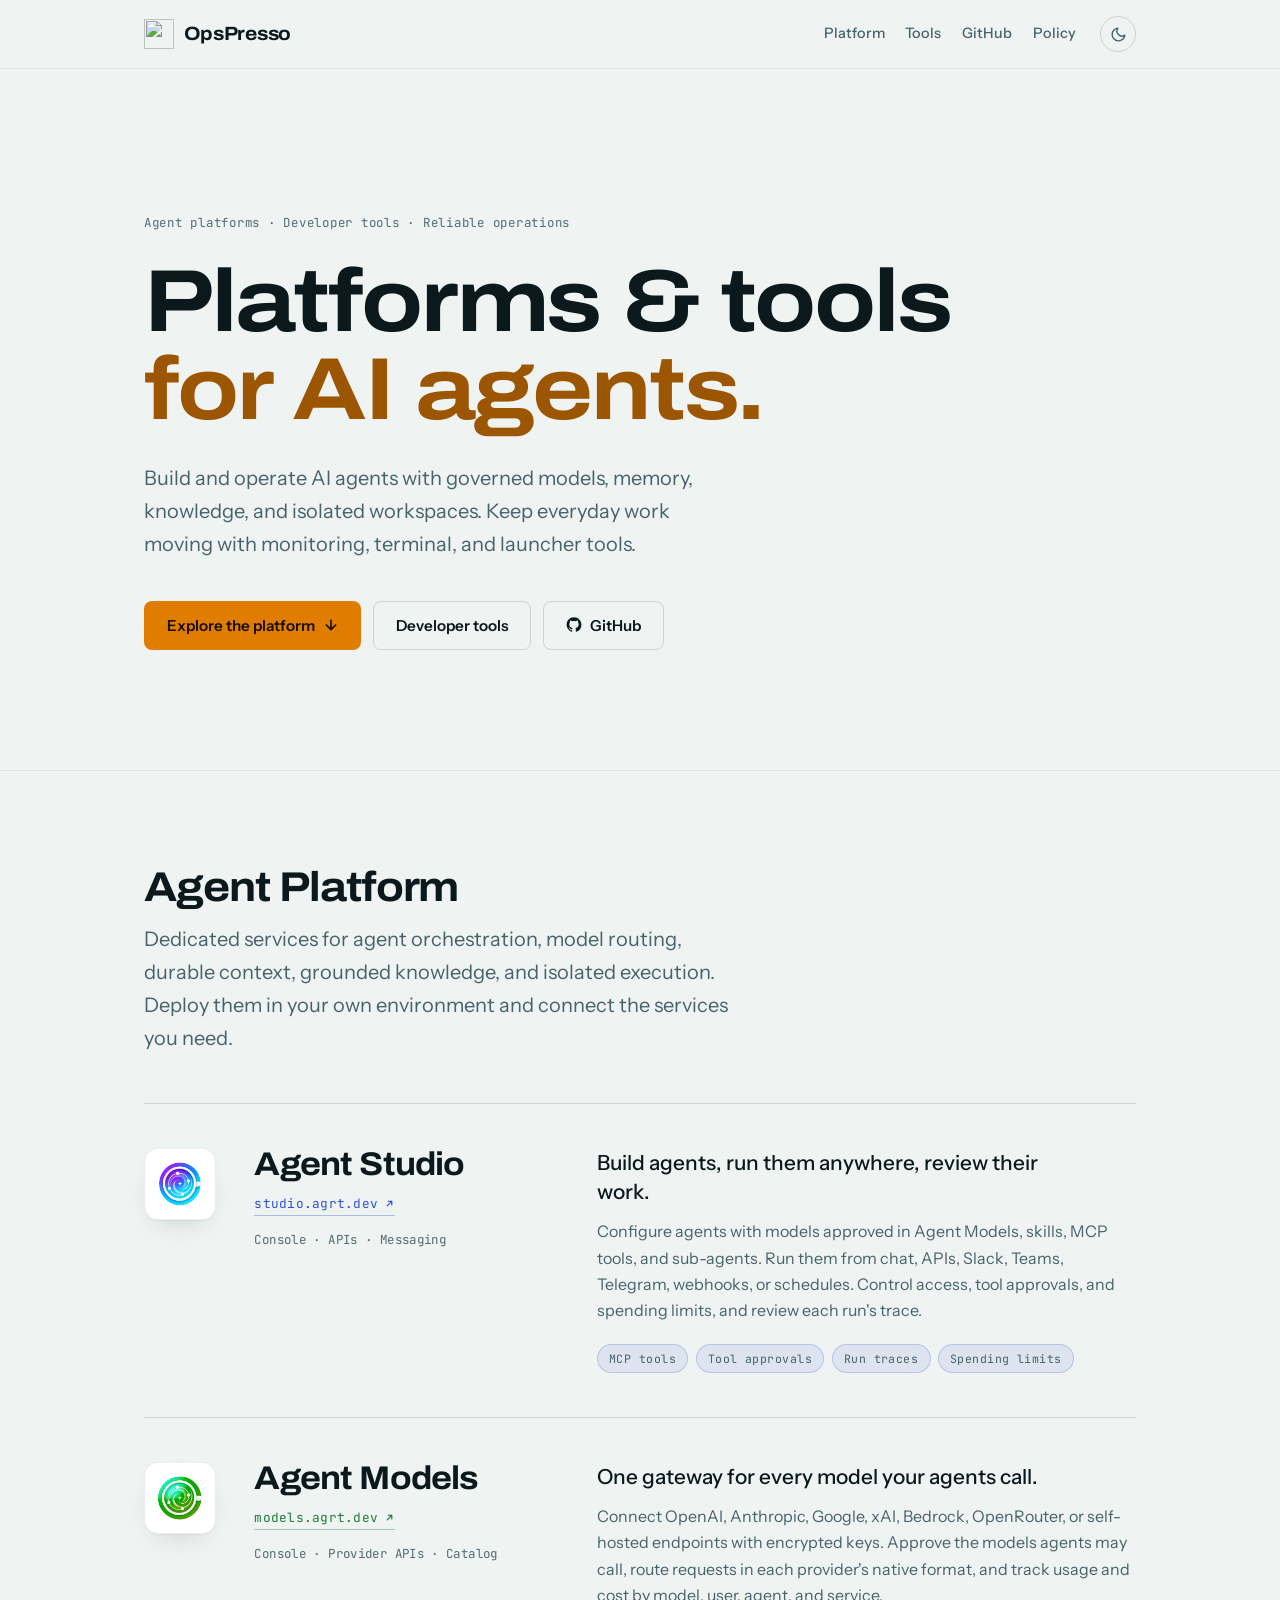
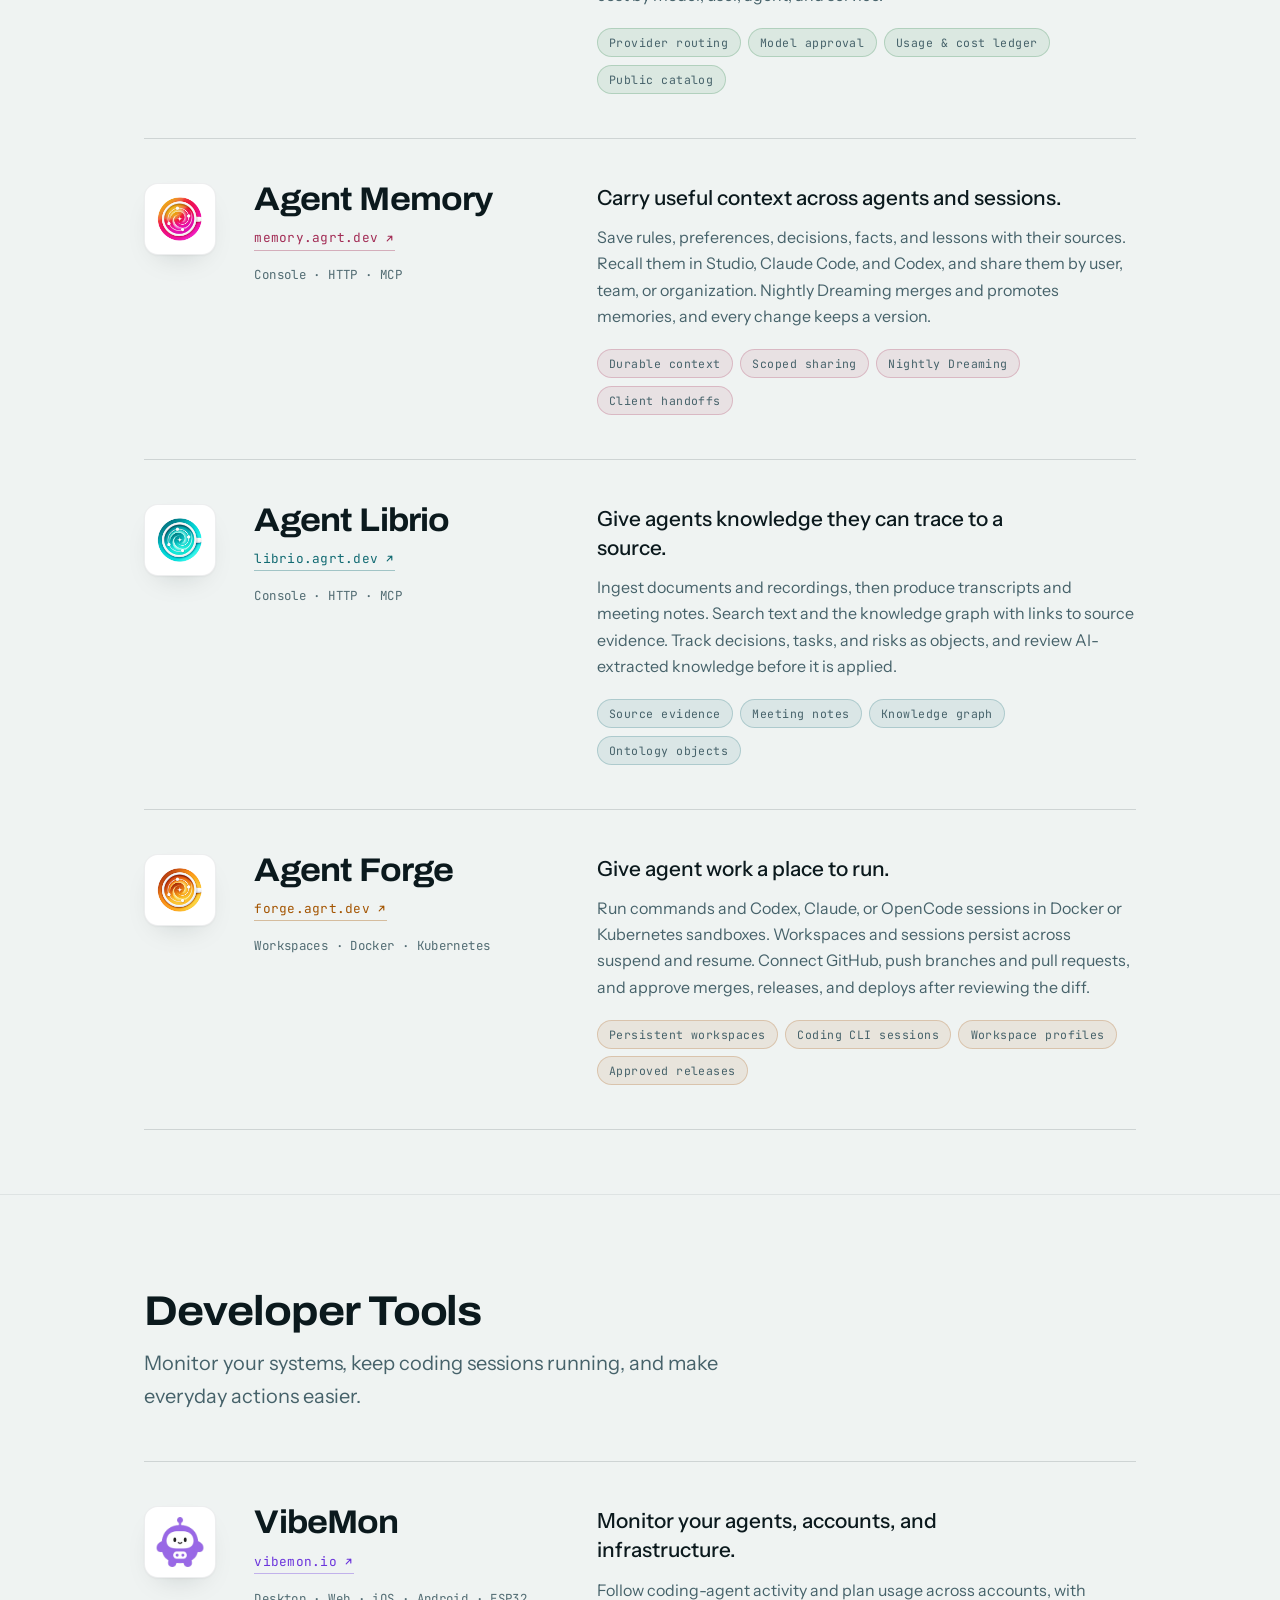
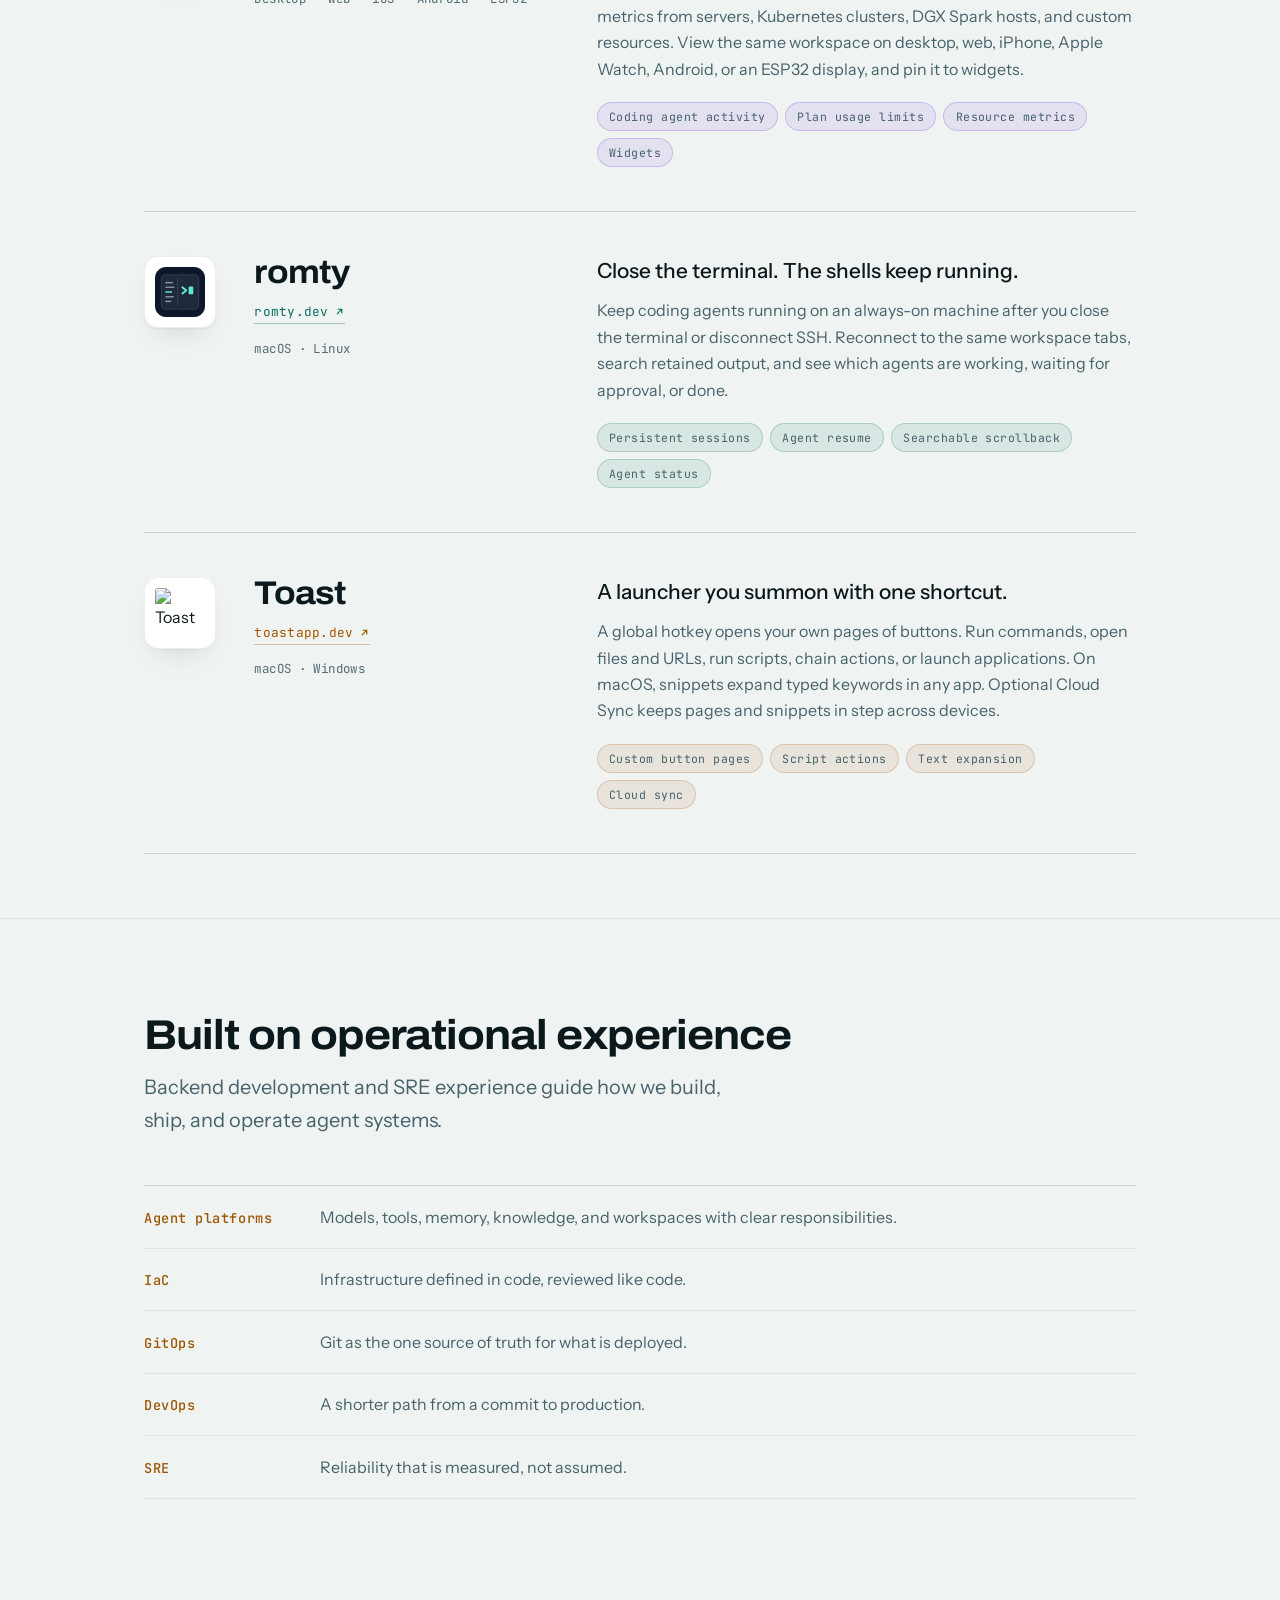
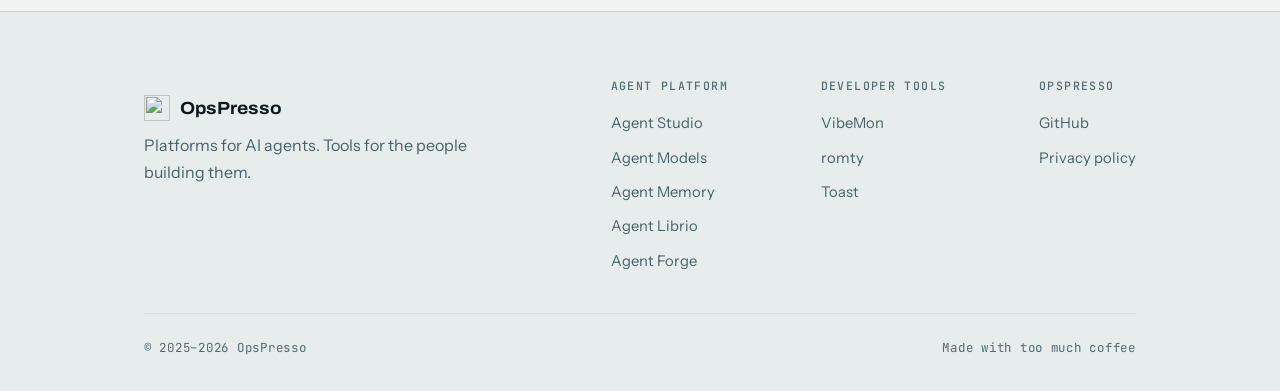
==== commit ac9f02eb: "feat: add Agent Models and refresh product copy Add the Agent Models service card, footer links, and" ====
--- a/docs/index.html
+++ b/docs/index.html
@@ -5,7 +5,7 @@
     <meta charset="utf-8">
     <meta name="viewport" content="width=device-width, initial-scale=1.0">
     <title>OpsPresso — Platforms and tools for AI agents</title>
-    <meta name="description" content="Build and operate AI agents with Studio, Memory, Librio, and Forge. Monitor resources and improve daily workflows with VibeMon, romty, and Toast.">
+    <meta name="description" content="Build and operate AI agents with Studio, Models, Memory, Librio, and Forge. Monitor resources and improve daily workflows with VibeMon, romty, and Toast.">
 
     <link rel="canonical" href="https://opspresso.com/">
     <link rel="icon" href="favicon.ico" sizes="any">
@@ -17,11 +17,11 @@
     <meta property="og:type" content="website">
     <meta property="og:url" content="https://opspresso.com/">
     <meta property="og:title" content="OpsPresso — Platforms and tools for AI agents">
-    <meta property="og:description" content="Build and operate AI agents with Studio, Memory, Librio, and Forge. Monitor resources and improve daily workflows with VibeMon, romty, and Toast.">
+    <meta property="og:description" content="Build and operate AI agents with Studio, Models, Memory, Librio, and Forge. Monitor resources and improve daily workflows with VibeMon, romty, and Toast.">
     <meta property="og:image" content="https://opspresso.com/images/opspresso.png">
     <meta name="twitter:card" content="summary">
     <meta name="twitter:title" content="OpsPresso — Platforms and tools for AI agents">
-    <meta name="twitter:description" content="Build and operate AI agents with Studio, Memory, Librio, and Forge. Monitor resources and improve daily workflows with VibeMon, romty, and Toast.">
+    <meta name="twitter:description" content="Build and operate AI agents with Studio, Models, Memory, Librio, and Forge. Monitor resources and improve daily workflows with VibeMon, romty, and Toast.">
     <meta name="twitter:image" content="https://opspresso.com/images/opspresso.png">
 
     <script>
@@ -87,7 +87,7 @@
             <div class="shell hero-inner">
                 <p class="mono eyebrow">Agent platforms · Developer tools · Reliable operations</p>
                 <h1 class="display">Platforms &amp; tools<br><span class="hero-emphasis">for AI agents.</span></h1>
-                <p class="lead">Build and operate AI agents with memory, knowledge, and isolated workspaces. Keep everyday work moving with monitoring, terminal, and launcher tools.</p>
+                <p class="lead">Build and operate AI agents with governed models, memory, knowledge, and isolated workspaces. Keep everyday work moving with monitoring, terminal, and launcher tools.</p>
                 <div class="hero-actions">
                     <a class="btn btn-hot" href="#platform">
                         Explore the platform
@@ -110,7 +110,7 @@
             <div class="shell">
                 <div class="section-head">
                     <h2 class="display">Agent Platform</h2>
-                    <p class="lead">Dedicated services for agent orchestration, durable context, grounded knowledge, and isolated execution. Deploy them in your own environment and connect the services you need.</p>
+                    <p class="lead">Dedicated services for agent orchestration, model routing, durable context, grounded knowledge, and isolated execution. Deploy them in your own environment and connect the services you need.</p>
                 </div>
 
                 <article class="product p-studio">
@@ -126,13 +126,37 @@
                         <p class="mono product-platform">Console · APIs · Messaging</p>
                     </div>
                     <div class="product-body">
-                        <p class="product-pitch">Configure agents. Run and inspect their work.</p>
-                        <p class="product-detail">Connect models, tools, and skills, then run agents through chat, APIs, messaging, or automation. Manage access, tool approvals, traces, and daily or monthly spending limits.</p>
+                        <p class="product-pitch">Build agents, run them anywhere, review their work.</p>
+                        <p class="product-detail">Configure agents with models approved in Agent Models, skills, MCP tools, and sub-agents. Run them from chat, APIs, Slack, Teams, Telegram, webhooks, or schedules. Control access, tool approvals, and spending limits, and review each run's trace.</p>
                         <ul class="tags">
                             <li>MCP tools</li>
                             <li>Tool approvals</li>
-                            <li>Live traces</li>
-                            <li>Daily &amp; monthly budgets</li>
+                            <li>Run traces</li>
+                            <li>Spending limits</li>
+                        </ul>
+                    </div>
+                </article>
+
+                <article class="product p-models">
+                    <img class="product-mark" src="images/agent-models.png" alt="Agent Models" width="72" height="72" loading="lazy">
+                    <div>
+                        <h3 class="display product-name">Agent Models</h3>
+                        <a class="product-url" href="https://models.agrt.dev" target="_blank" rel="noopener">
+                            models.agrt.dev
+                            <svg viewBox="0 0 24 24" fill="none" stroke="currentColor" stroke-width="2.5" stroke-linecap="round" stroke-linejoin="round" aria-hidden="true">
+                                <path d="M7 17 17 7M9 7h8v8"/>
+                            </svg>
+                        </a>
+                        <p class="mono product-platform">Console · Provider APIs · Catalog</p>
+                    </div>
+                    <div class="product-body">
+                        <p class="product-pitch">One gateway for every model your agents call.</p>
+                        <p class="product-detail">Connect OpenAI, Anthropic, Google, xAI, Bedrock, OpenRouter, or self-hosted endpoints with encrypted keys. Approve the models agents may call, route requests in each provider's native format, and track usage and cost by model, user, agent, and service.</p>
+                        <ul class="tags">
+                            <li>Provider routing</li>
+                            <li>Model approval</li>
+                            <li>Usage &amp; cost ledger</li>
+                            <li>Public catalog</li>
                         </ul>
                     </div>
                 </article>
@@ -151,11 +175,11 @@
                     </div>
                     <div class="product-body">
                         <p class="product-pitch">Carry useful context across agents and sessions.</p>
-                        <p class="product-detail">Store rules, preferences, decisions, facts, and lessons with their sources. Recall them across coding clients, control who can access them, and hand work from one session to another.</p>
+                        <p class="product-detail">Save rules, preferences, decisions, facts, and lessons with their sources. Recall them in Studio, Claude Code, and Codex, and share them by user, team, or organization. Nightly Dreaming merges and promotes memories, and every change keeps a version.</p>
                         <ul class="tags">
                             <li>Durable context</li>
                             <li>Scoped sharing</li>
-                            <li>Version history</li>
+                            <li>Nightly Dreaming</li>
                             <li>Client handoffs</li>
                         </ul>
                     </div>
@@ -171,16 +195,16 @@
                                 <path d="M7 17 17 7M9 7h8v8"/>
                             </svg>
                         </a>
-                        <p class="mono product-platform">Documents · Audio · Search</p>
+                        <p class="mono product-platform">Console · HTTP · MCP</p>
                     </div>
                     <div class="product-body">
                         <p class="product-pitch">Give agents knowledge they can trace to a source.</p>
-                        <p class="product-detail">Collect documents and recordings, produce transcripts and meeting notes, and retrieve evidence from accessible source material. Keep knowledge graphs connected to the documents behind them.</p>
-                        <ul class="tags">
-                            <li>Document search</li>
-                            <li>Transcription</li>
+                        <p class="product-detail">Ingest documents and recordings, then produce transcripts and meeting notes. Search text and the knowledge graph with links to source evidence. Track decisions, tasks, and risks as objects, and review AI-extracted knowledge before it is applied.</p>
+                        <ul class="tags">
+                            <li>Source evidence</li>
                             <li>Meeting notes</li>
-                            <li>Knowledge graphs</li>
+                            <li>Knowledge graph</li>
+                            <li>Ontology objects</li>
                         </ul>
                     </div>
                 </article>
@@ -199,12 +223,12 @@
                     </div>
                     <div class="product-body">
                         <p class="product-pitch">Give agent work a place to run.</p>
-                        <p class="product-detail">Run commands and coding agents in isolated sandboxes while retaining their workspaces and sessions. Inspect logs, pause and resume work, and manage Git changes through the console or API.</p>
+                        <p class="product-detail">Run commands and Codex, Claude, or OpenCode sessions in Docker or Kubernetes sandboxes. Workspaces and sessions persist across suspend and resume. Connect GitHub, push branches and pull requests, and approve merges, releases, and deploys after reviewing the diff.</p>
                         <ul class="tags">
                             <li>Persistent workspaces</li>
-                            <li>Isolated execution</li>
                             <li>Coding CLI sessions</li>
-                            <li>Git workflows</li>
+                            <li>Workspace profiles</li>
+                            <li>Approved releases</li>
                         </ul>
                     </div>
                 </article>
@@ -228,16 +252,16 @@
                                 <path d="M7 17 17 7M9 7h8v8"/>
                             </svg>
                         </a>
-                        <p class="mono product-platform">Desktop · Web · ESP32</p>
+                        <p class="mono product-platform">Desktop · Web · iOS · Android · ESP32</p>
                     </div>
                     <div class="product-body">
                         <p class="product-pitch">Monitor your agents, accounts, and infrastructure.</p>
-                        <p class="product-detail">Follow coding-agent activity alongside usage from multiple accounts and metrics from servers, Kubernetes clusters, DGX Spark hosts, and custom resources. View recent trends on desktop or web, with a character companion and an optional ESP32 display.</p>
-                        <ul class="tags">
-                            <li>Local agent activity</li>
-                            <li>Multiple accounts</li>
+                        <p class="product-detail">Follow coding-agent activity and plan usage across accounts, with metrics from servers, Kubernetes clusters, DGX Spark hosts, and custom resources. View the same workspace on desktop, web, iPhone, Apple Watch, Android, or an ESP32 display, and pin it to widgets.</p>
+                        <ul class="tags">
+                            <li>Coding agent activity</li>
+                            <li>Plan usage limits</li>
                             <li>Resource metrics</li>
-                            <li>Recent trends</li>
+                            <li>Widgets</li>
                         </ul>
                     </div>
                 </article>
@@ -256,12 +280,12 @@
                     </div>
                     <div class="product-body">
                         <p class="product-pitch">Close the terminal. The shells keep running.</p>
-                        <p class="product-detail">Keep coding agents running on an always-on machine after you close the terminal or disconnect SSH. Reconnect to the same workspace, review retained output, and see which agents are working or waiting for input.</p>
-                        <ul class="tags">
-                            <li>Persistent shell sessions</li>
-                            <li>Project tabs</li>
-                            <li>10,000-line scrollback</li>
-                            <li>Agent activity status</li>
+                        <p class="product-detail">Keep coding agents running on an always-on machine after you close the terminal or disconnect SSH. Reconnect to the same workspace tabs, search retained output, and see which agents are working, waiting for approval, or done.</p>
+                        <ul class="tags">
+                            <li>Persistent sessions</li>
+                            <li>Agent resume</li>
+                            <li>Searchable scrollback</li>
+                            <li>Agent status</li>
                         </ul>
                     </div>
                 </article>
@@ -280,11 +304,11 @@
                     </div>
                     <div class="product-body">
                         <p class="product-pitch">A launcher you summon with one shortcut.</p>
-                        <p class="product-detail">A global hotkey opens your own pages of buttons. Run commands, open files and URLs, execute scripts, chain actions, or launch applications — and keep the whole setup in step across devices.</p>
+                        <p class="product-detail">A global hotkey opens your own pages of buttons. Run commands, open files and URLs, run scripts, chain actions, or launch applications. On macOS, snippets expand typed keywords in any app. Optional Cloud Sync keeps pages and snippets in step across devices.</p>
                         <ul class="tags">
                             <li>Custom button pages</li>
-                            <li>Text snippets</li>
-                            <li>Light &amp; dark themes</li>
+                            <li>Script actions</li>
+                            <li>Text expansion</li>
                             <li>Cloud sync</li>
                         </ul>
                     </div>
@@ -338,6 +362,7 @@
                     <h2>Agent Platform</h2>
                     <ul class="footer-links">
                         <li><a href="https://studio.agrt.dev" target="_blank" rel="noopener">Agent Studio</a></li>
+                        <li><a href="https://models.agrt.dev" target="_blank" rel="noopener">Agent Models</a></li>
                         <li><a href="https://memory.agrt.dev" target="_blank" rel="noopener">Agent Memory</a></li>
                         <li><a href="https://librio.agrt.dev" target="_blank" rel="noopener">Agent Librio</a></li>
                         <li><a href="https://forge.agrt.dev" target="_blank" rel="noopener">Agent Forge</a></li>
--- a/docs/css/style.css
+++ b/docs/css/style.css
@@ -583,6 +583,7 @@
 .p-toast { --accent: #a35400; }
 .p-vibemon { --accent: #6b34dc; }
 .p-studio { --accent: #2b53cc; }
+.p-models { --accent: #1d7a3c; }
 .p-romty { --accent: #0a6f5f; }
 .p-memory { --accent: #a22c55; }
 .p-librio { --accent: #116a72; }
@@ -592,6 +593,7 @@
     :root:not([data-theme="light"]) .p-toast { --accent: #ffa14a; }
     :root:not([data-theme="light"]) .p-vibemon { --accent: #a78bfa; }
     :root:not([data-theme="light"]) .p-studio { --accent: #7fa2ff; }
+    :root:not([data-theme="light"]) .p-models { --accent: #5ee08c; }
     :root:not([data-theme="light"]) .p-romty { --accent: #4fe8c8; }
     :root:not([data-theme="light"]) .p-memory { --accent: #ff91ba; }
     :root:not([data-theme="light"]) .p-librio { --accent: #45d6c4; }
@@ -601,6 +603,7 @@
 :root[data-theme="dark"] .p-toast { --accent: #ffa14a; }
 :root[data-theme="dark"] .p-vibemon { --accent: #a78bfa; }
 :root[data-theme="dark"] .p-studio { --accent: #7fa2ff; }
+:root[data-theme="dark"] .p-models { --accent: #5ee08c; }
 :root[data-theme="dark"] .p-romty { --accent: #4fe8c8; }
 :root[data-theme="dark"] .p-memory { --accent: #ff91ba; }
 :root[data-theme="dark"] .p-librio { --accent: #45d6c4; }
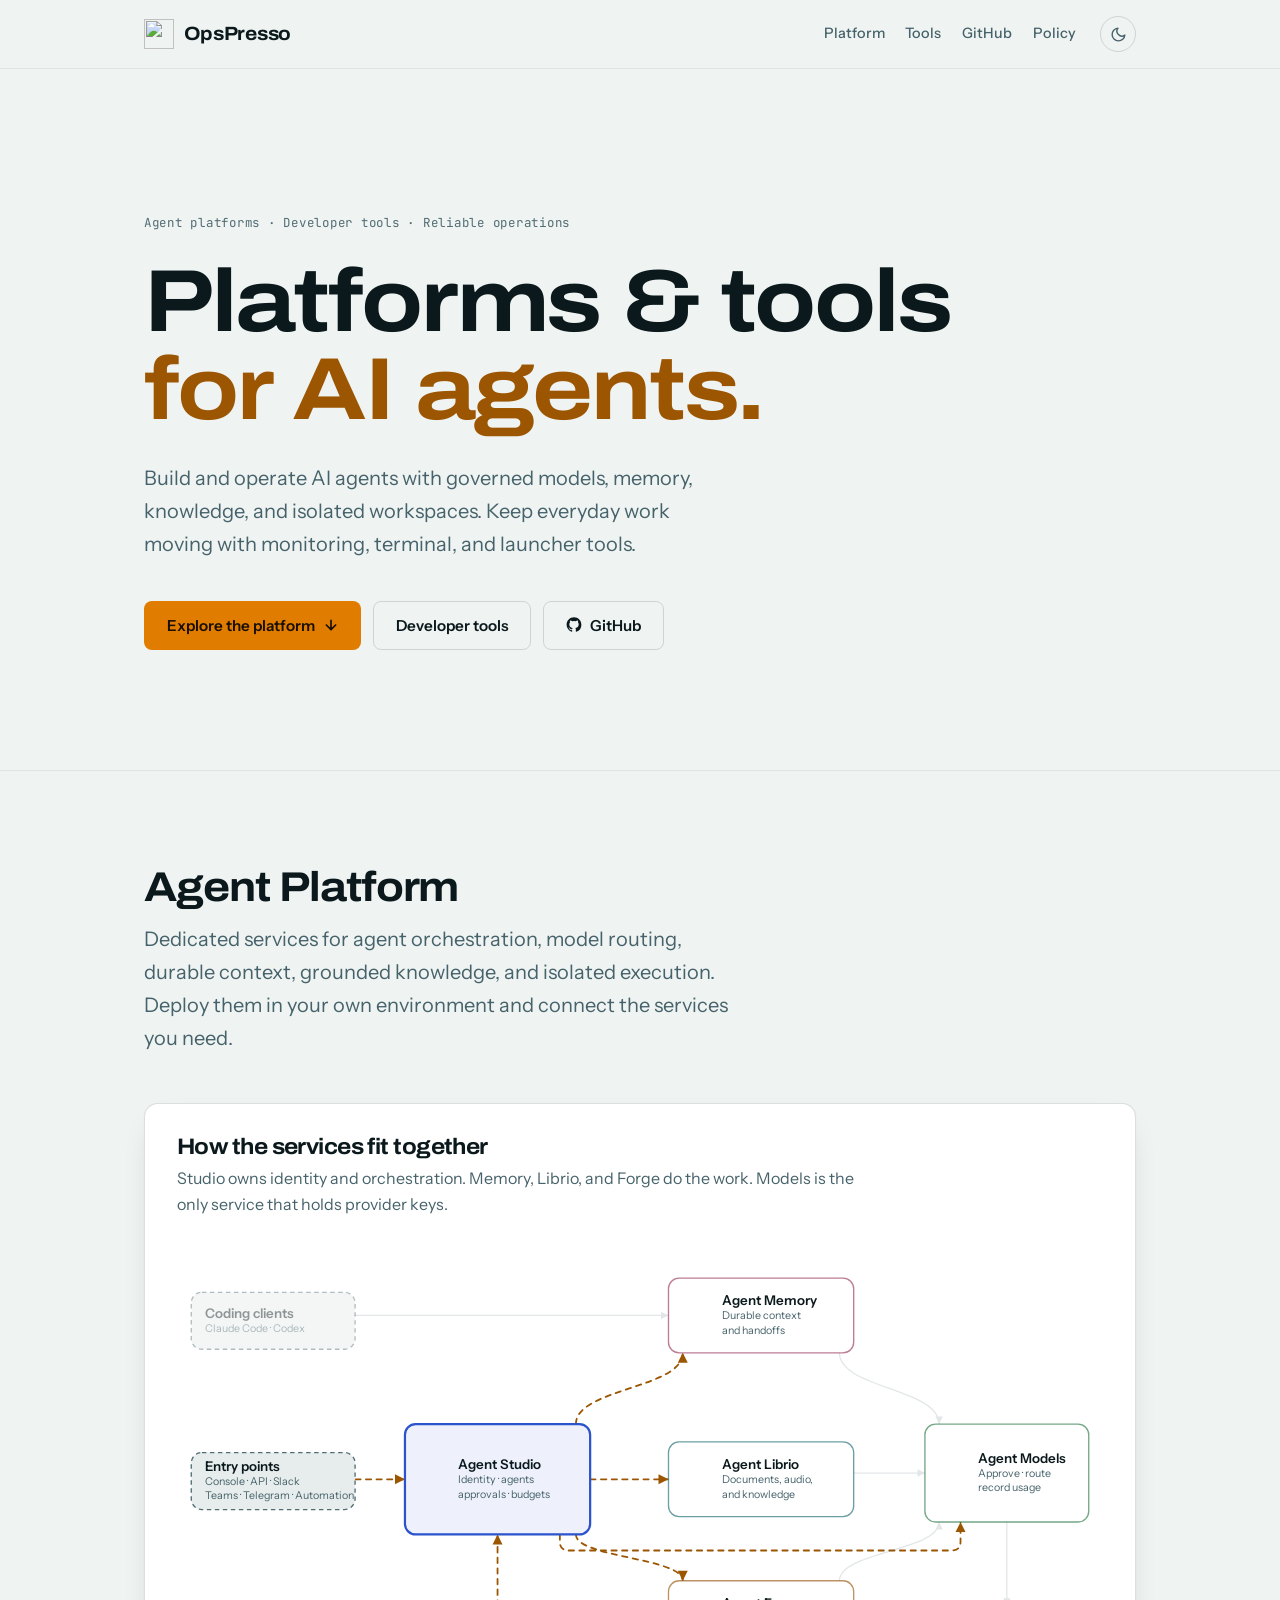
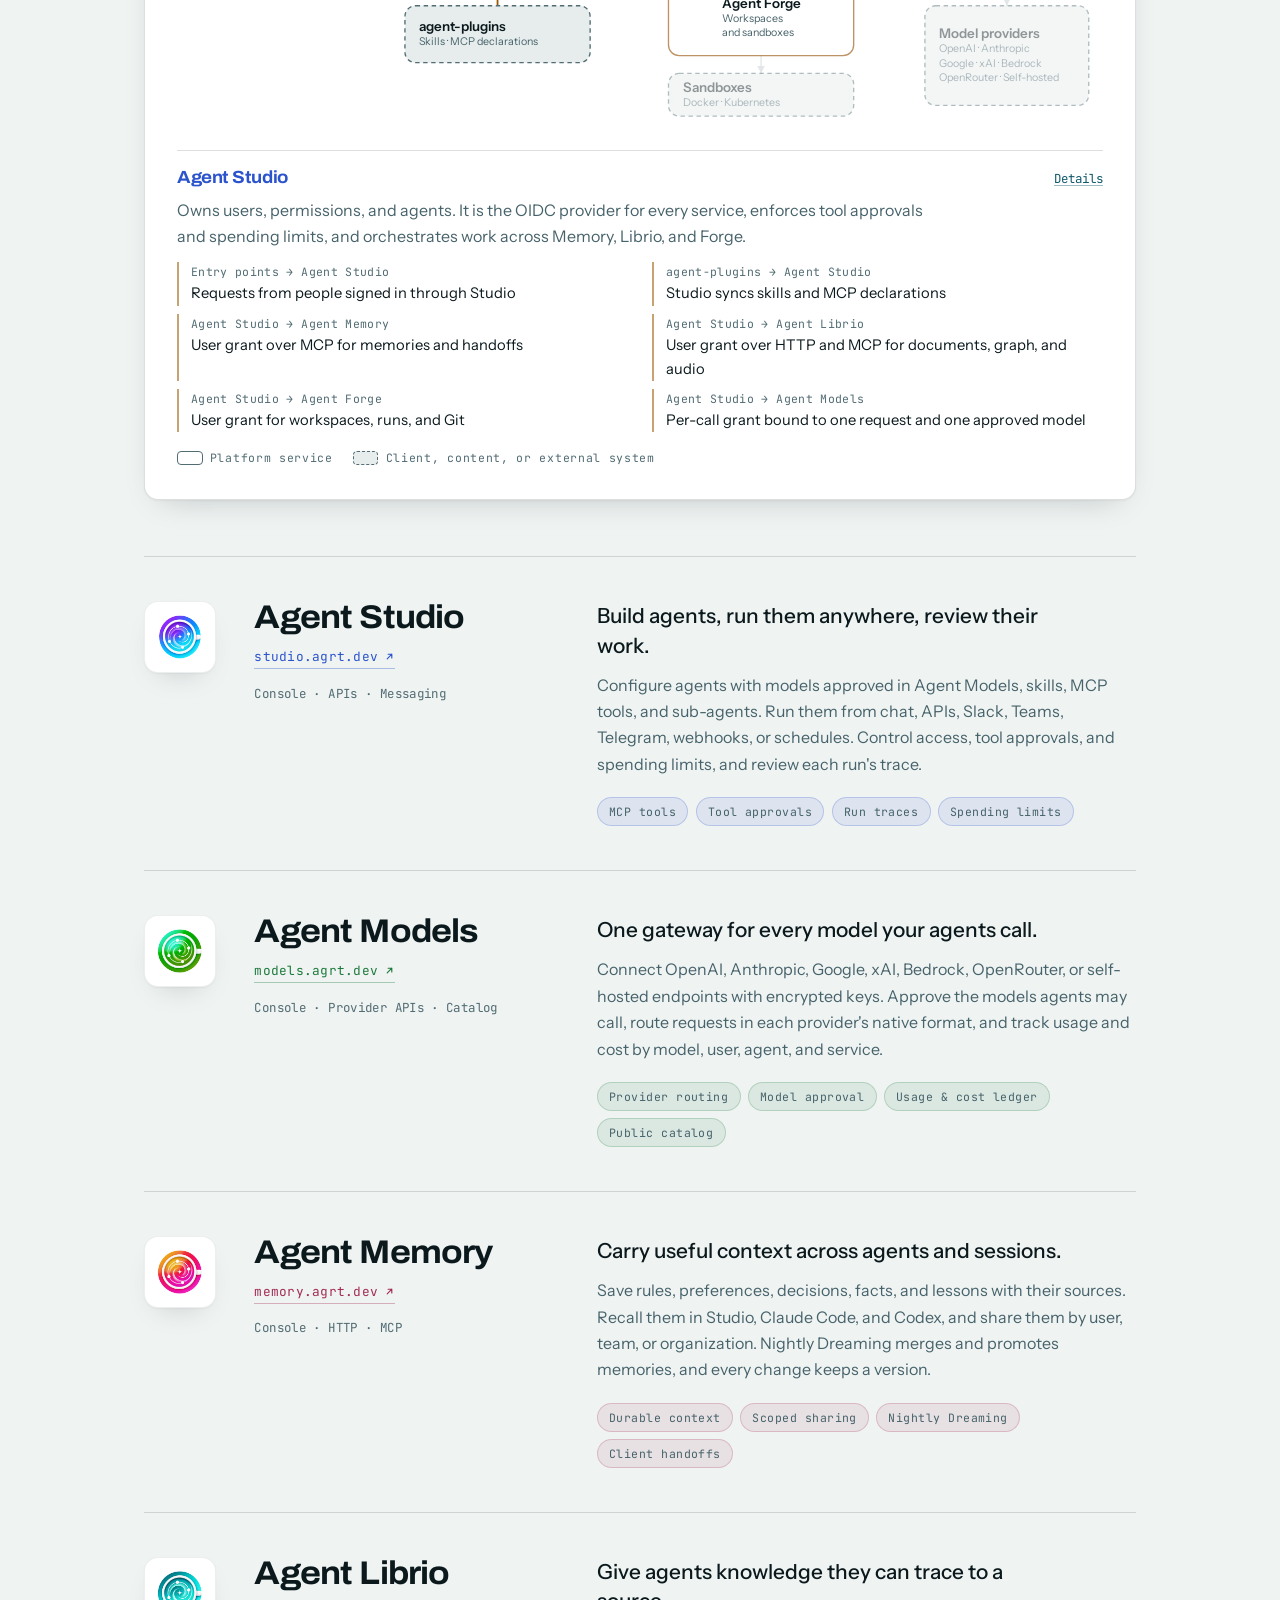
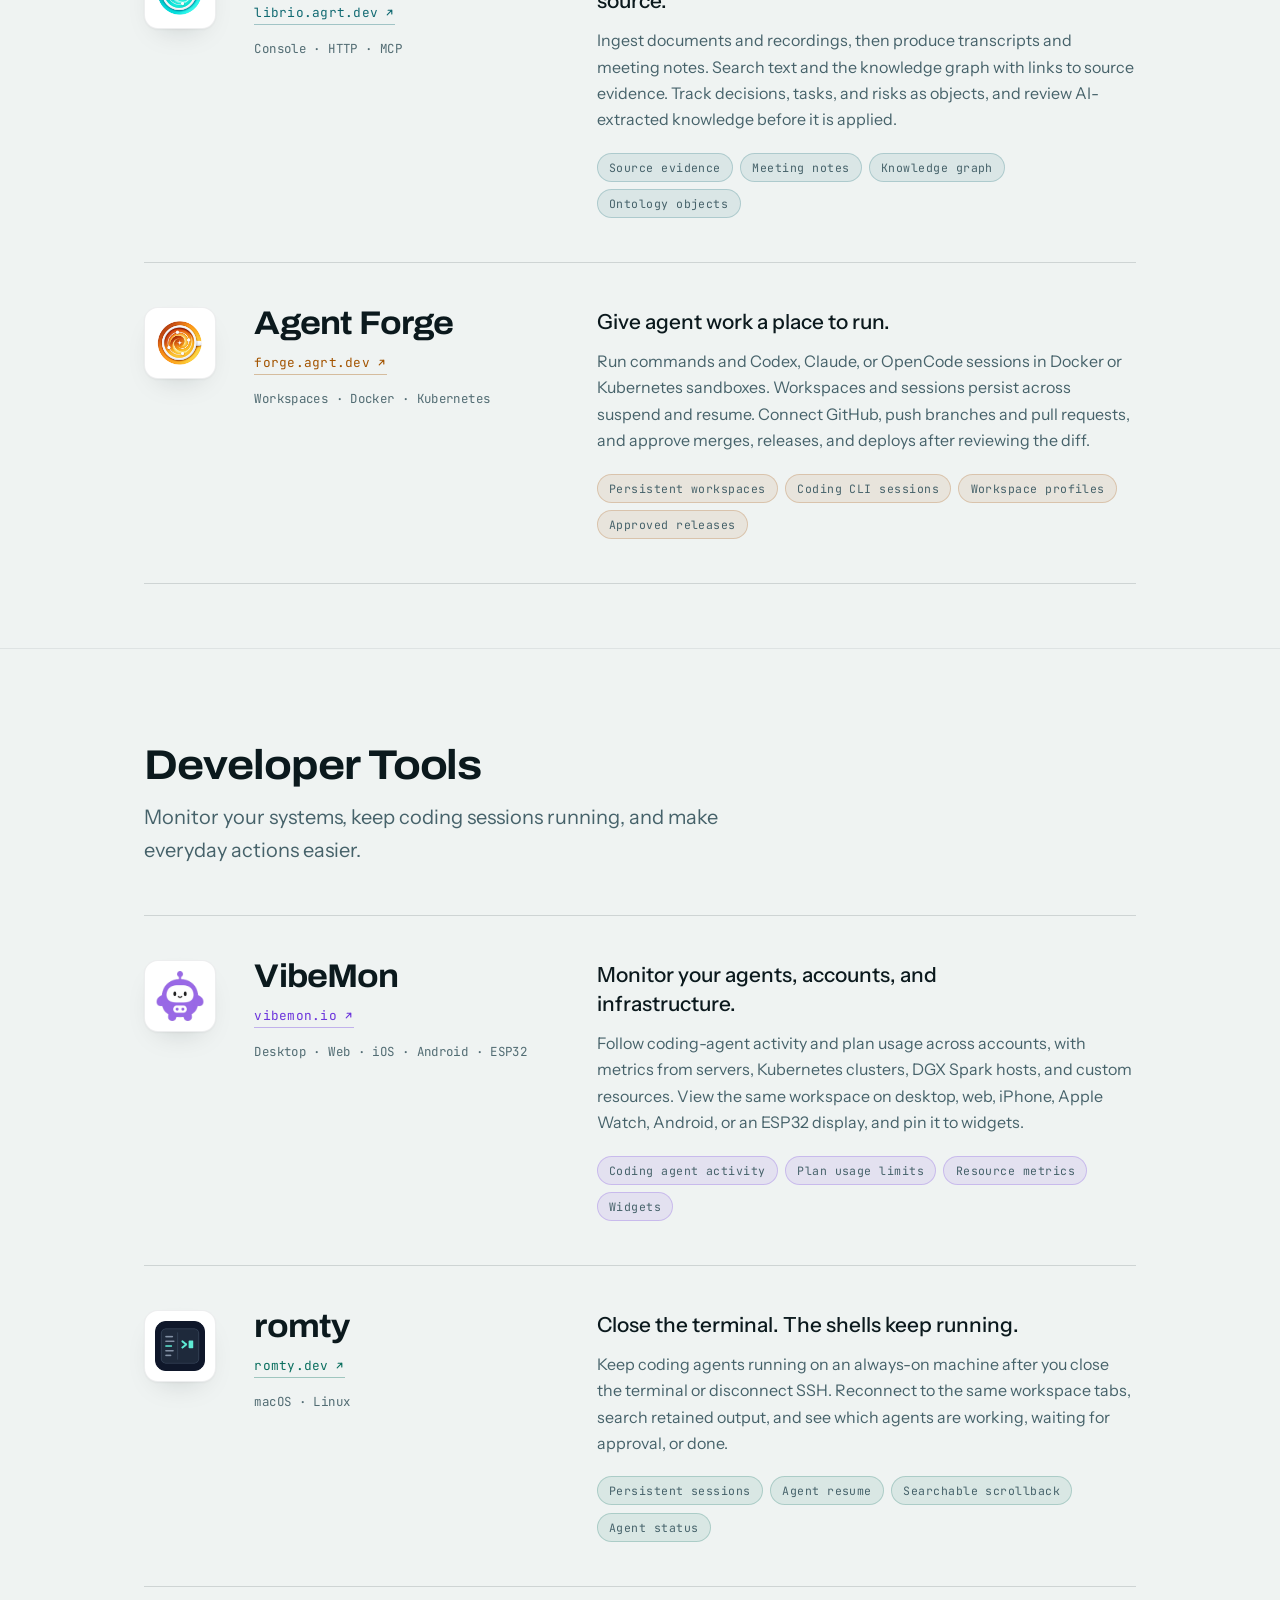
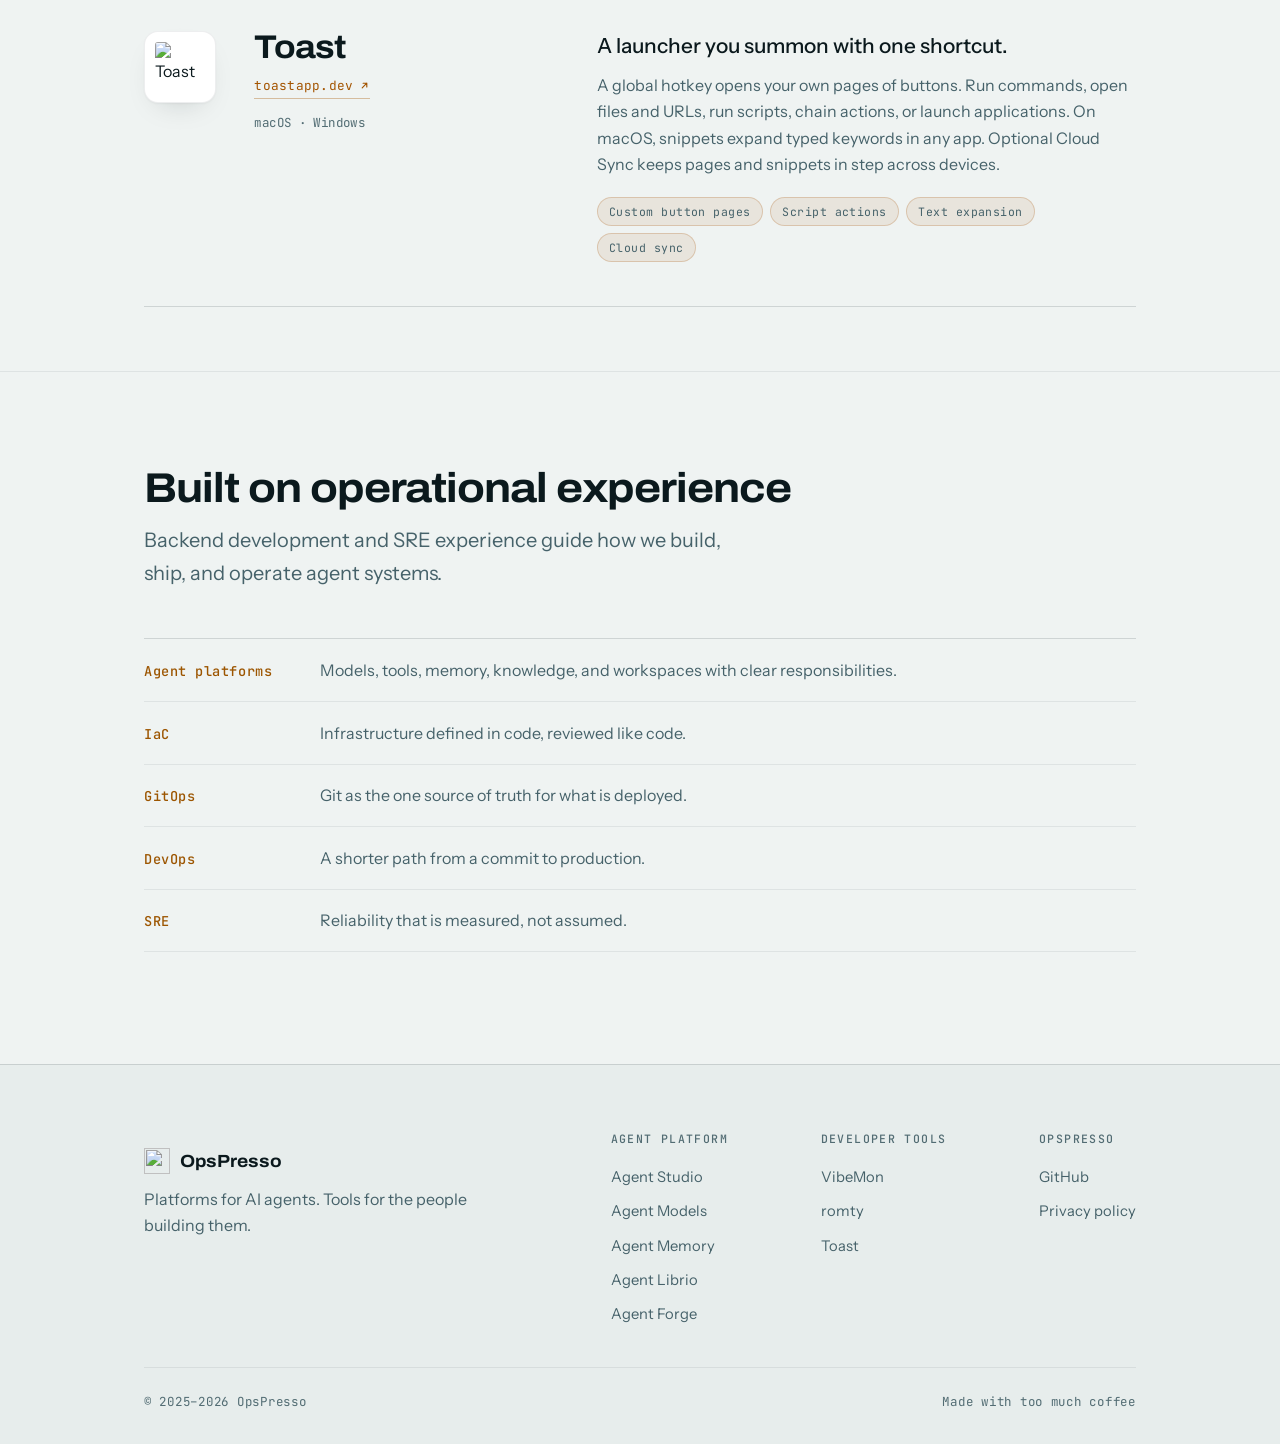
==== commit 01aa36c7: "feat: add an interactive Agent Platform map Render the platform as an SVG map with wide and narrow l" ====
--- a/docs/index.html
+++ b/docs/index.html
@@ -113,7 +113,19 @@
                     <p class="lead">Dedicated services for agent orchestration, model routing, durable context, grounded knowledge, and isolated execution. Deploy them in your own environment and connect the services you need.</p>
                 </div>
 
-                <article class="product p-studio">
+                <figure class="arch" aria-labelledby="arch-title">
+                    <figcaption class="arch-head">
+                        <h3 class="display" id="arch-title">How the services fit together</h3>
+                        <p>Studio owns identity and orchestration. Memory, Librio, and Forge do the work. Models is the only service that holds provider keys.</p>
+                    </figcaption>
+                    <div class="arch-map" data-arch-map></div>
+                    <div class="arch-panel" data-arch-panel aria-live="polite">
+                        <p>Select a box to see what each part owns and how it connects.</p>
+                    </div>
+                    <p class="mono arch-legend"><span><span class="arch-key arch-key-service"></span>Platform service</span><span><span class="arch-key arch-key-outside"></span>Client, content, or external system</span></p>
+                </figure>
+
+                <article class="product p-studio" id="agent-studio">
                     <img class="product-mark" src="images/agent-studio.png" alt="Agent Studio" width="72" height="72" loading="lazy">
                     <div>
                         <h3 class="display product-name">Agent Studio</h3>
@@ -137,7 +149,7 @@
                     </div>
                 </article>
 
-                <article class="product p-models">
+                <article class="product p-models" id="agent-models">
                     <img class="product-mark" src="images/agent-models.png" alt="Agent Models" width="72" height="72" loading="lazy">
                     <div>
                         <h3 class="display product-name">Agent Models</h3>
@@ -161,7 +173,7 @@
                     </div>
                 </article>
 
-                <article class="product p-memory">
+                <article class="product p-memory" id="agent-memory">
                     <img class="product-mark" src="images/agent-memory.png" alt="Agent Memory" width="72" height="72" loading="lazy">
                     <div>
                         <h3 class="display product-name">Agent Memory</h3>
@@ -185,7 +197,7 @@
                     </div>
                 </article>
 
-                <article class="product p-librio">
+                <article class="product p-librio" id="agent-librio">
                     <img class="product-mark" src="images/agent-librio.png" alt="Agent Librio" width="72" height="72" loading="lazy">
                     <div>
                         <h3 class="display product-name">Agent Librio</h3>
@@ -209,7 +221,7 @@
                     </div>
                 </article>
 
-                <article class="product p-forge">
+                <article class="product p-forge" id="agent-forge">
                     <img class="product-mark" src="images/agent-forge.png" alt="Agent Forge" width="72" height="72" loading="lazy">
                     <div>
                         <h3 class="display product-name">Agent Forge</h3>
@@ -392,6 +404,7 @@
     </footer>
 
     <script src="js/theme.js"></script>
+    <script src="js/platform-map.js" defer></script>
 </body>
 
 </html>
--- a/docs/css/style.css
+++ b/docs/css/style.css
@@ -473,6 +473,226 @@
     margin: 0.9rem 0 0;
 }
 
+/* --- Platform map --------------------------------------------------------- */
+
+.arch {
+    margin: 0 0 clamp(2.5rem, 5vw, 3.5rem);
+    padding: clamp(1.25rem, 3vw, 2rem);
+    background: var(--surface);
+    border: 1px solid var(--line);
+    border-radius: var(--radius);
+    box-shadow: var(--shadow-card);
+}
+
+.arch-head h3 {
+    margin: 0;
+    font-size: clamp(1.15rem, 2.4vw, 1.4rem);
+    font-stretch: 108%;
+}
+
+.arch-head p {
+    margin: 0.4rem 0 0;
+    max-width: 62ch;
+    color: var(--text-muted);
+}
+
+/* The map needs JavaScript; without it the caption and product rows remain. */
+.arch-map,
+.arch-panel,
+.arch-legend {
+    display: none;
+}
+
+.arch.is-ready .arch-map,
+.arch.is-ready .arch-panel {
+    display: block;
+}
+
+.arch.is-ready .arch-legend {
+    display: flex;
+}
+
+.arch-map {
+    margin-top: clamp(1rem, 3vw, 1.75rem);
+}
+
+@media (max-width: 640px) {
+    .arch {
+        padding: 1rem;
+    }
+}
+
+.arch-svg {
+    display: block;
+    width: 100%;
+    height: auto;
+    overflow: visible;
+    font-family: "Instrument Sans", ui-sans-serif, system-ui, sans-serif;
+}
+
+.arch-edge {
+    fill: none;
+    stroke: var(--text-faint);
+    stroke-width: 1.5;
+    stroke-linecap: round;
+    stroke-linejoin: round;
+    opacity: 0.55;
+    transition: opacity var(--speed) ease, stroke var(--speed) ease;
+}
+
+path.arch-arrow { fill: var(--text-faint); }
+path.arch-arrow-on { fill: var(--hot-text); }
+
+.arch-svg.has-focus .arch-edge { opacity: 0.16; }
+
+.arch-svg .arch-edge.is-on {
+    stroke: var(--hot-text);
+    stroke-width: 2;
+    stroke-dasharray: 6 6;
+    opacity: 1;
+    animation: arch-flow 900ms linear infinite;
+}
+
+@keyframes arch-flow {
+    to { stroke-dashoffset: -12; }
+}
+
+.arch-box {
+    --accent: var(--text-faint);
+    cursor: pointer;
+    outline: none;
+    transition: opacity var(--speed) ease;
+}
+
+.arch-box rect {
+    fill: var(--surface);
+    stroke: color-mix(in srgb, var(--accent) 55%, var(--line));
+    stroke-width: 1.5;
+    transition: stroke var(--speed) ease, fill var(--speed) ease;
+}
+
+.arch-box.is-outside rect {
+    fill: var(--surface-sunk);
+    stroke: var(--text-faint);
+    stroke-dasharray: 5 4;
+}
+
+.arch-title {
+    fill: var(--text);
+    font-weight: 600;
+}
+
+.arch-sub {
+    fill: var(--text-muted);
+}
+
+.arch-svg.has-focus .arch-box { opacity: 0.45; }
+.arch-svg.has-focus .arch-box.is-linked { opacity: 1; }
+
+.arch-box:hover rect,
+.arch-box.is-active rect {
+    stroke: var(--accent);
+    stroke-width: 2.5;
+    fill: color-mix(in srgb, var(--accent) 8%, var(--surface));
+}
+
+.arch-box.is-outside.is-active rect,
+.arch-box.is-outside:hover rect {
+    stroke: var(--text-muted);
+}
+
+.arch-box:focus-visible rect {
+    stroke: var(--ring);
+    stroke-width: 3;
+}
+
+.arch-panel {
+    --accent: var(--text-muted);
+    margin-top: clamp(1rem, 3vw, 1.5rem);
+    padding-top: 1.1rem;
+    border-top: 1px solid var(--line);
+    min-height: 11rem;
+}
+
+.arch-panel-head {
+    display: flex;
+    flex-wrap: wrap;
+    align-items: baseline;
+    justify-content: space-between;
+    gap: 0.25rem 1rem;
+}
+
+.arch-panel h4 {
+    margin: 0;
+    font-size: 1.1rem;
+    font-stretch: 106%;
+    color: var(--accent);
+}
+
+.arch-panel-head a {
+    font-family: "JetBrains Mono", ui-monospace, Menlo, monospace;
+    font-size: 0.78rem;
+}
+
+.arch-panel p {
+    margin: 0.45rem 0 0.8rem;
+    max-width: 70ch;
+    color: var(--text-muted);
+}
+
+.arch-links {
+    display: grid;
+    grid-template-columns: repeat(auto-fill, minmax(min(100%, 19rem), 1fr));
+    gap: 0.5rem 1.5rem;
+    margin: 0;
+    padding: 0;
+    list-style: none;
+    font-size: 0.92rem;
+}
+
+.arch-links li {
+    padding-left: 0.75rem;
+    border-left: 2px solid color-mix(in srgb, var(--hot-text) 55%, transparent);
+}
+
+.arch-links .mono {
+    display: block;
+    font-size: 0.72rem;
+    letter-spacing: 0.03em;
+    color: var(--text-faint);
+}
+
+.arch-legend {
+    flex-wrap: wrap;
+    align-items: center;
+    gap: 0.4rem 1.25rem;
+    margin: 1rem 0 0;
+    font-size: 0.72rem;
+    color: var(--text-faint);
+}
+
+.arch-legend > span {
+    display: inline-flex;
+    align-items: center;
+    gap: 0.45rem;
+}
+
+.arch-key {
+    width: 1.6rem;
+    height: 0.85rem;
+    border-radius: 4px;
+    border: 1.5px solid var(--text-faint);
+}
+
+.arch-key-service {
+    background: var(--surface);
+}
+
+.arch-key-outside {
+    border-style: dashed;
+    background: var(--surface-sunk);
+}
+
 /* --- Products: one spec row each ---------------------------------------- */
 
 .product {
@@ -821,4 +1041,9 @@
         opacity: var(--steam-opacity);
         stroke-dasharray: none;
     }
-}
+
+    .arch-svg .arch-edge.is-on {
+        animation: none;
+        stroke-dasharray: none;
+    }
+}
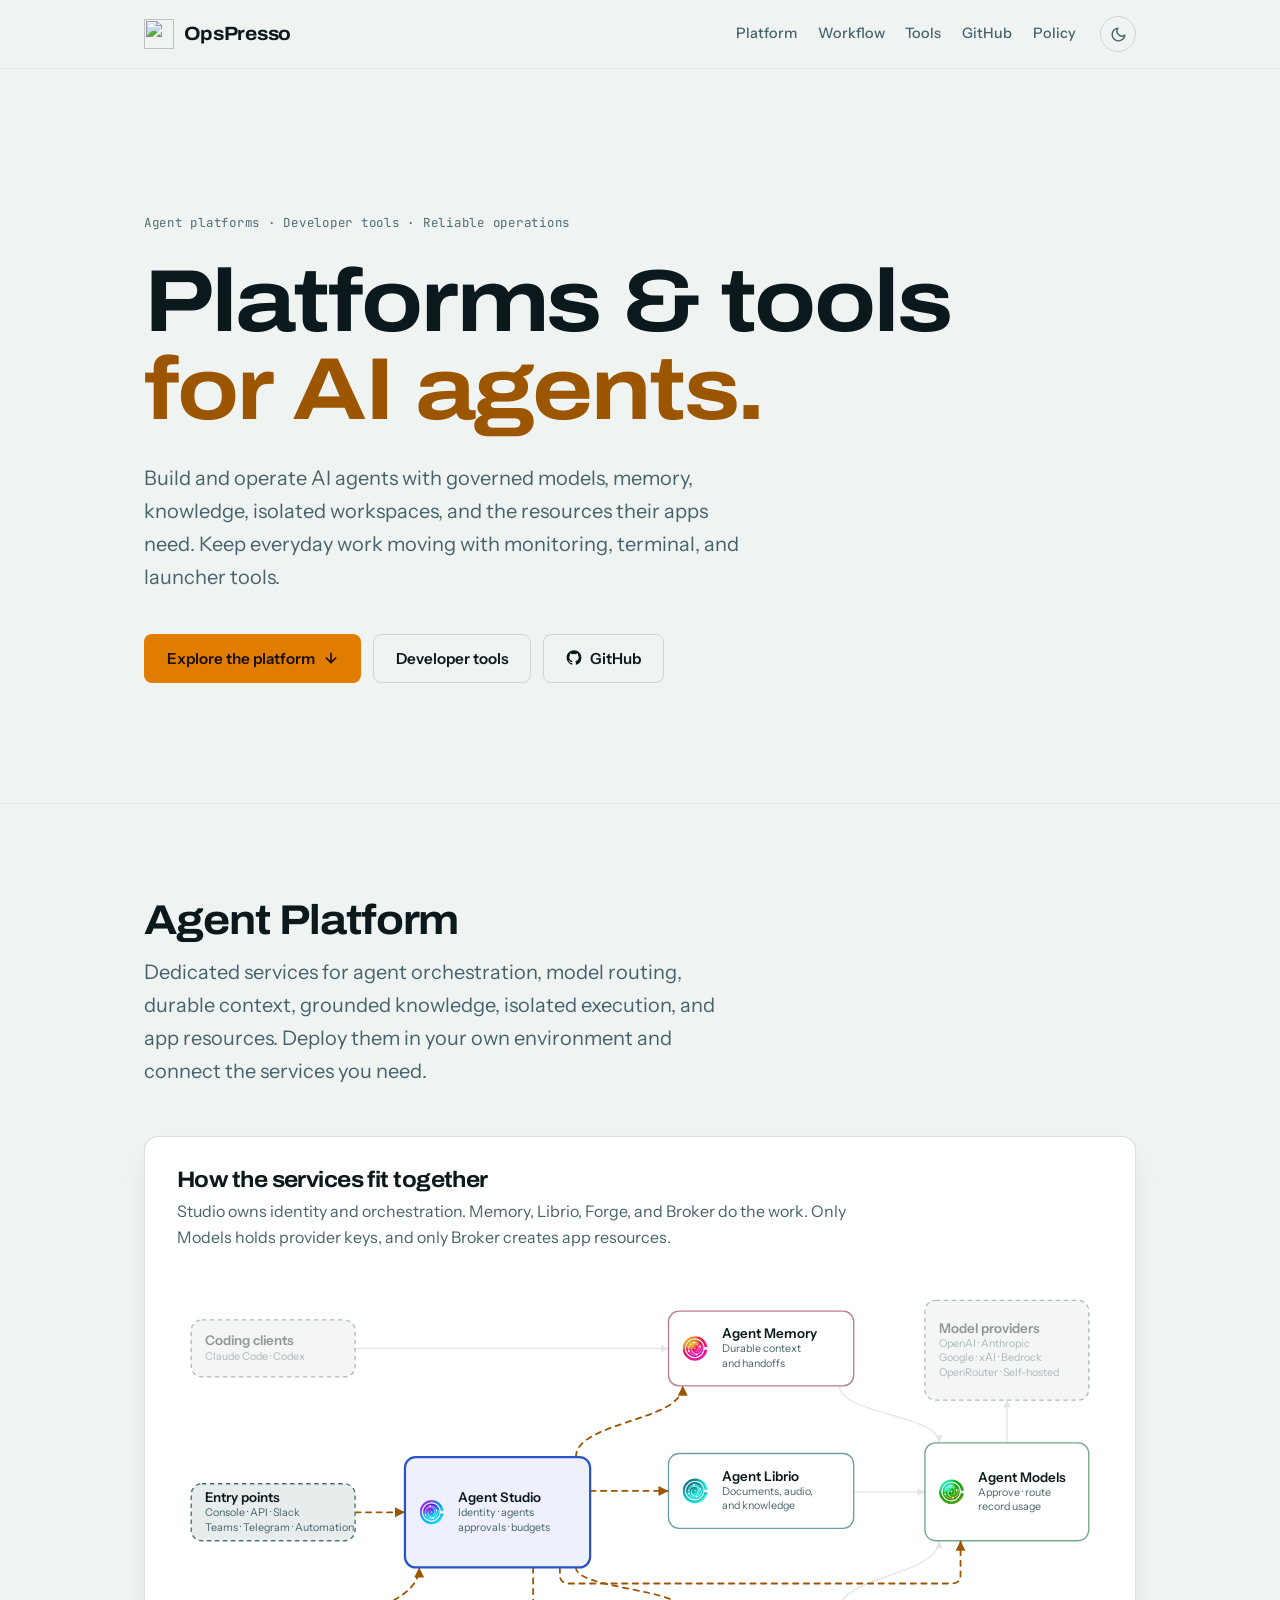
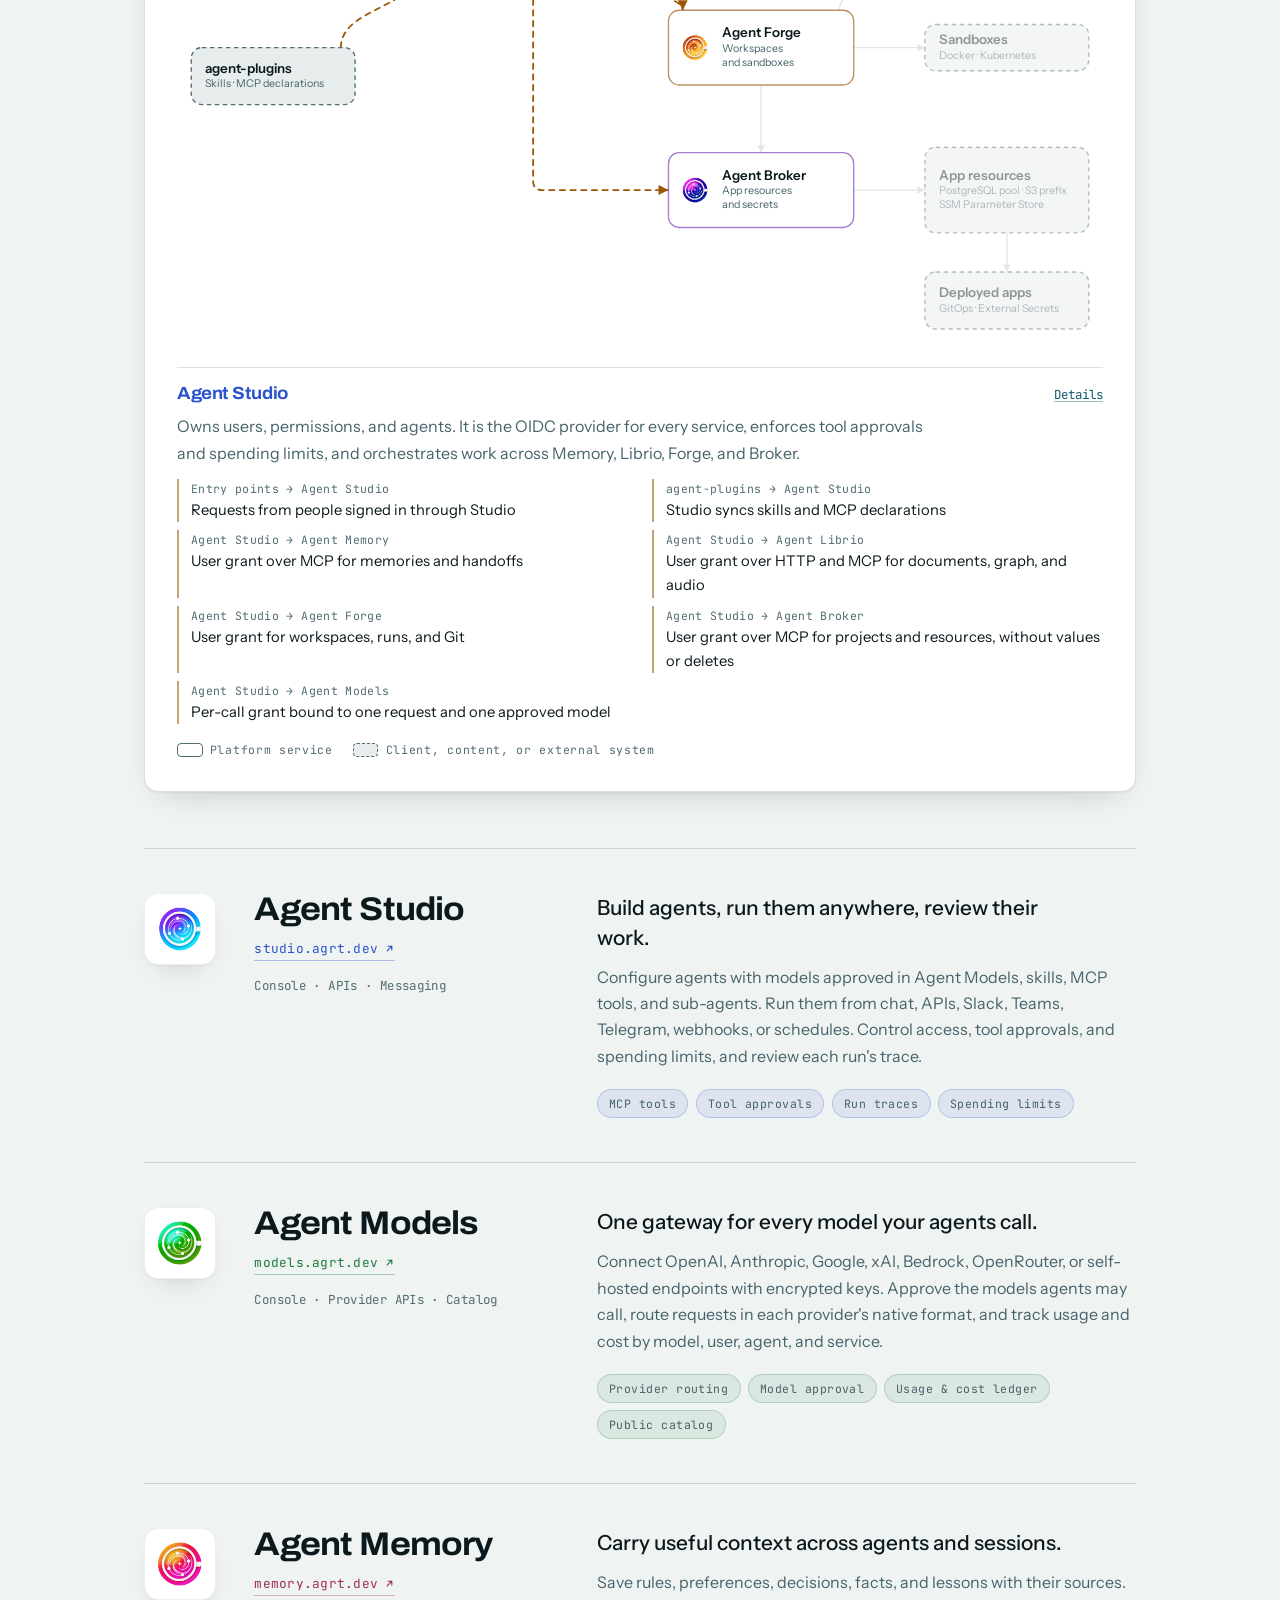
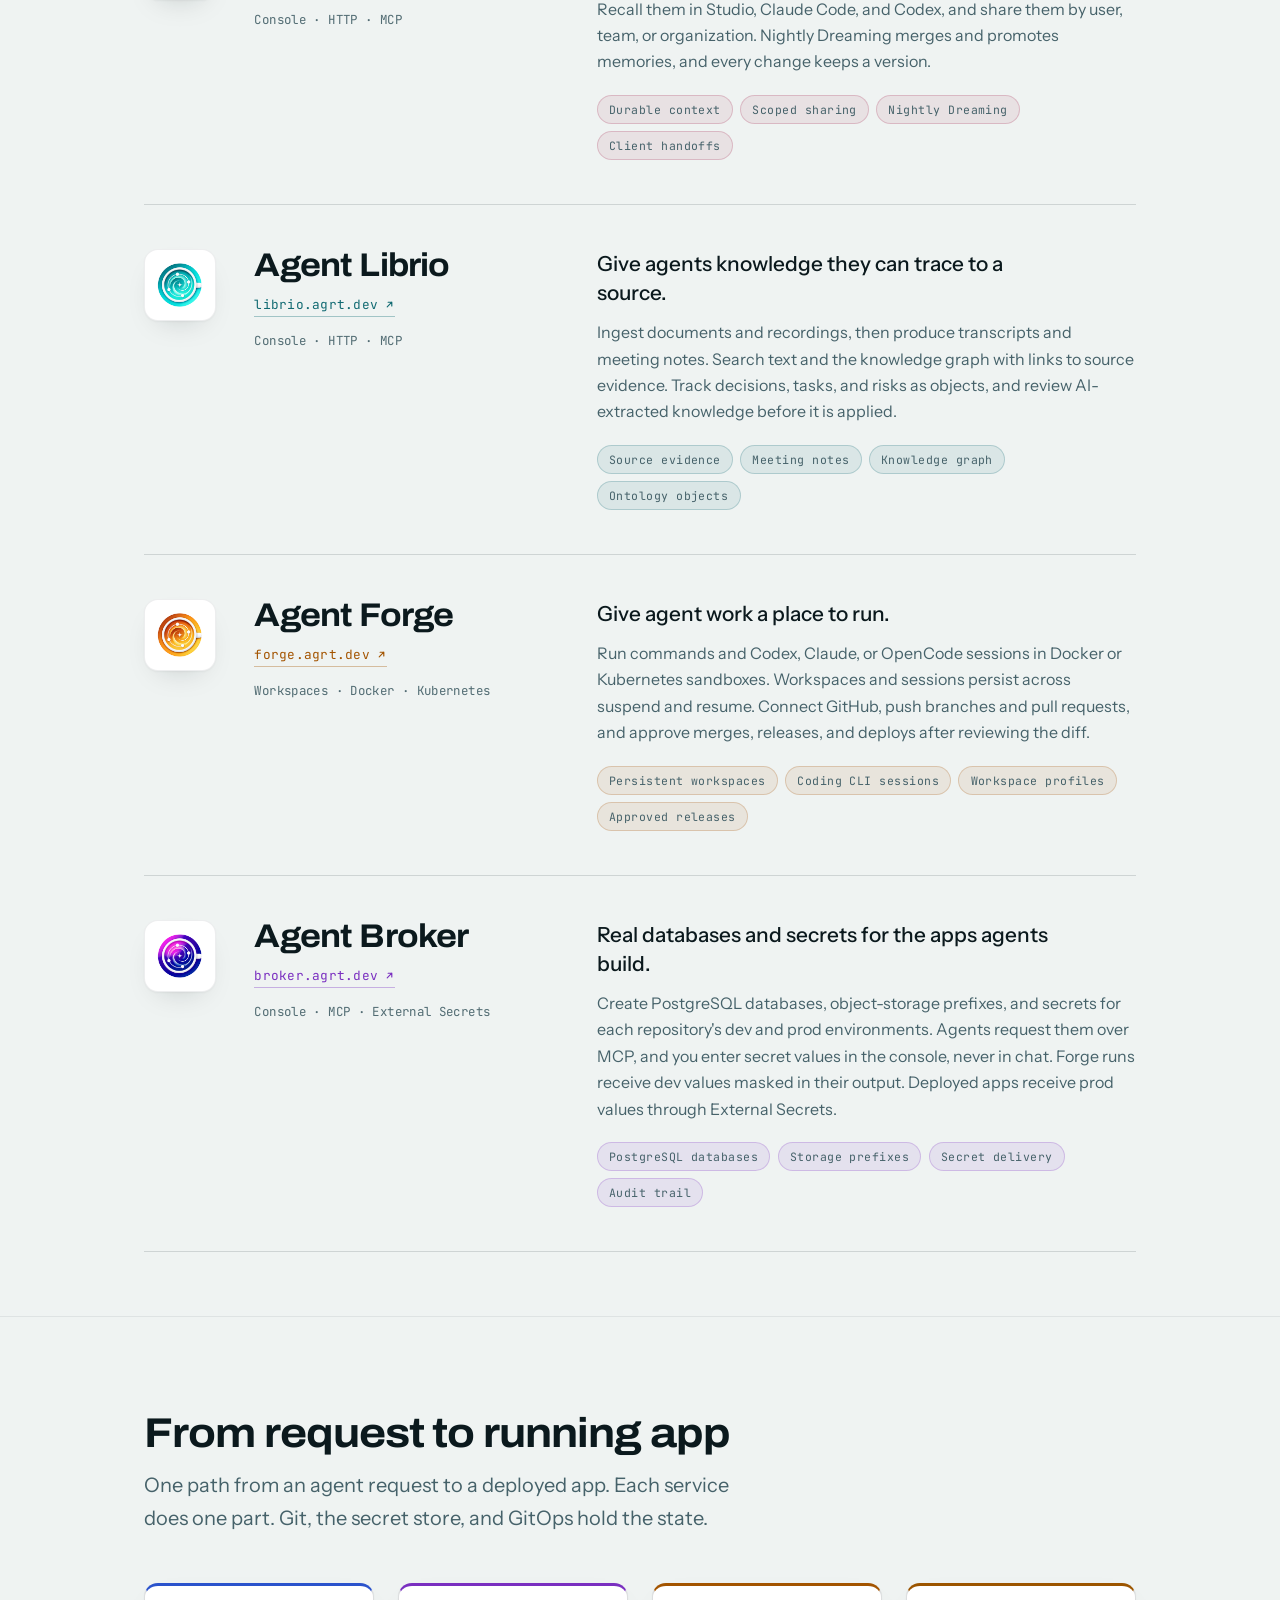
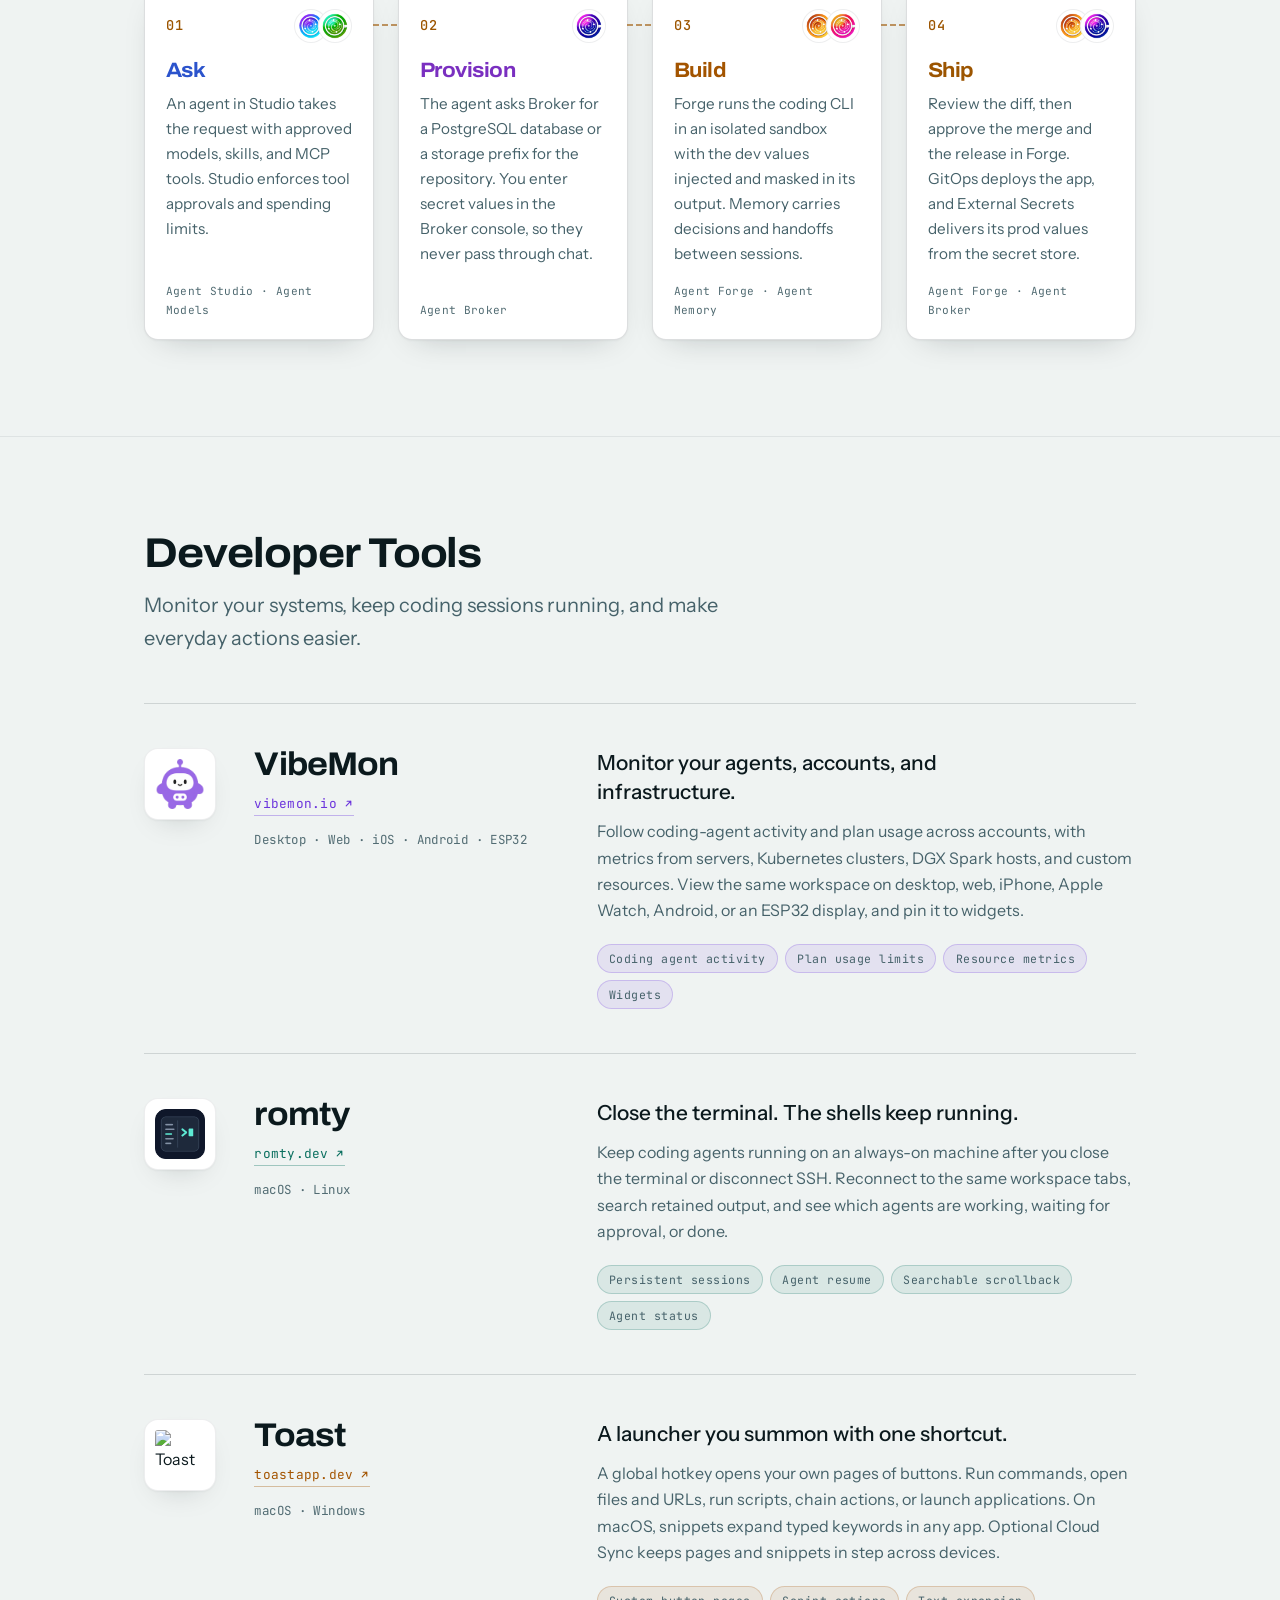
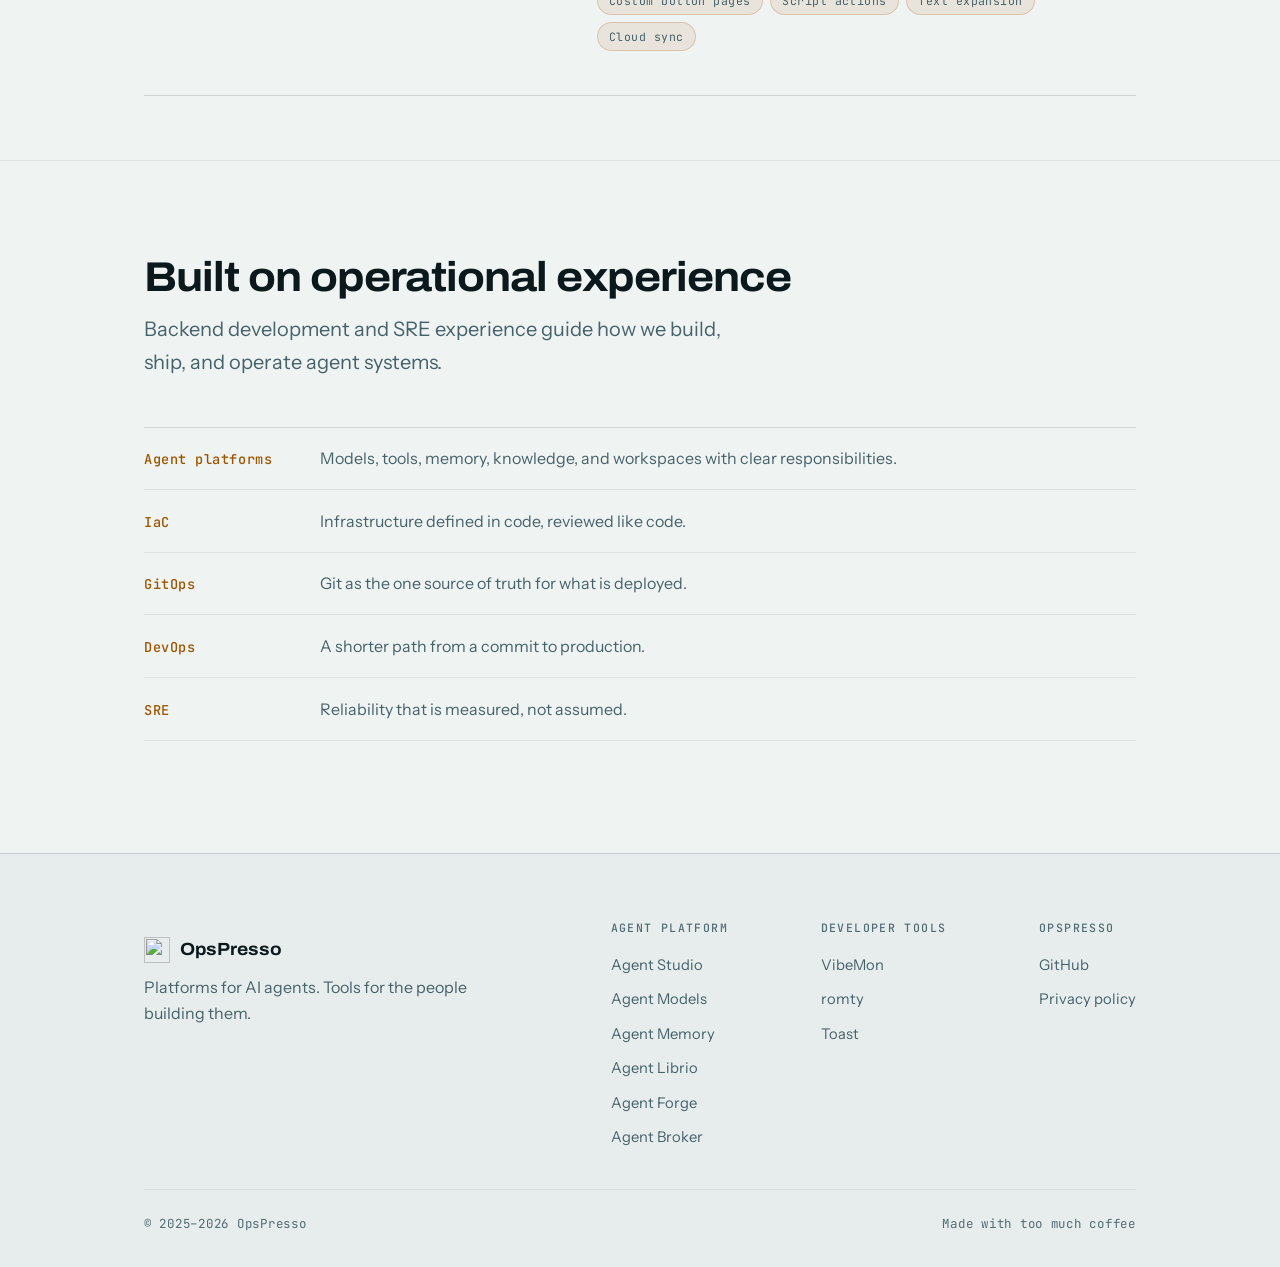
==== commit 53ee4c27: "feat: add Agent Broker and the request-to-app workflow - Add the Agent Broker product row, mark, and" ====
--- a/docs/index.html
+++ b/docs/index.html
@@ -5,7 +5,7 @@
     <meta charset="utf-8">
     <meta name="viewport" content="width=device-width, initial-scale=1.0">
     <title>OpsPresso — Platforms and tools for AI agents</title>
-    <meta name="description" content="Build and operate AI agents with Studio, Models, Memory, Librio, and Forge. Monitor resources and improve daily workflows with VibeMon, romty, and Toast.">
+    <meta name="description" content="Build and operate AI agents with Studio, Models, Memory, Librio, Forge, and Broker. Monitor resources and improve daily workflows with VibeMon, romty, and Toast.">
 
     <link rel="canonical" href="https://opspresso.com/">
     <link rel="icon" href="favicon.ico" sizes="any">
@@ -17,12 +17,18 @@
     <meta property="og:type" content="website">
     <meta property="og:url" content="https://opspresso.com/">
     <meta property="og:title" content="OpsPresso — Platforms and tools for AI agents">
-    <meta property="og:description" content="Build and operate AI agents with Studio, Models, Memory, Librio, and Forge. Monitor resources and improve daily workflows with VibeMon, romty, and Toast.">
-    <meta property="og:image" content="https://opspresso.com/images/opspresso.png">
-    <meta name="twitter:card" content="summary">
+    <meta property="og:description" content="Build and operate AI agents with Studio, Models, Memory, Librio, Forge, and Broker. Monitor resources and improve daily workflows with VibeMon, romty, and Toast.">
+    <meta property="og:site_name" content="OpsPresso">
+    <meta property="og:image" content="https://opspresso.com/images/og.png">
+    <meta property="og:image:type" content="image/png">
+    <meta property="og:image:width" content="1200">
+    <meta property="og:image:height" content="630">
+    <meta property="og:image:alt" content="OpsPresso — Platforms and tools for AI agents">
+    <meta name="twitter:card" content="summary_large_image">
     <meta name="twitter:title" content="OpsPresso — Platforms and tools for AI agents">
-    <meta name="twitter:description" content="Build and operate AI agents with Studio, Models, Memory, Librio, and Forge. Monitor resources and improve daily workflows with VibeMon, romty, and Toast.">
-    <meta name="twitter:image" content="https://opspresso.com/images/opspresso.png">
+    <meta name="twitter:description" content="Build and operate AI agents with Studio, Models, Memory, Librio, Forge, and Broker. Monitor resources and improve daily workflows with VibeMon, romty, and Toast.">
+    <meta name="twitter:image" content="https://opspresso.com/images/og.png">
+    <meta name="twitter:image:alt" content="OpsPresso — Platforms and tools for AI agents">
 
     <script>
         try {
@@ -46,6 +52,7 @@
                 <img src="images/opspresso.png" alt="" width="30" height="30">OpsPresso
             </a>
             <a class="nav-link nav-link-section" href="#platform">Platform</a>
+            <a class="nav-link nav-link-section" href="#workflow">Workflow</a>
             <a class="nav-link nav-link-section" href="#tools">Tools</a>
             <a class="nav-link nav-link-github" href="https://github.com/opspresso" target="_blank" rel="noopener">GitHub</a>
             <a class="nav-link" href="policy.html">Policy</a>
@@ -87,7 +94,7 @@
             <div class="shell hero-inner">
                 <p class="mono eyebrow">Agent platforms · Developer tools · Reliable operations</p>
                 <h1 class="display">Platforms &amp; tools<br><span class="hero-emphasis">for AI agents.</span></h1>
-                <p class="lead">Build and operate AI agents with governed models, memory, knowledge, and isolated workspaces. Keep everyday work moving with monitoring, terminal, and launcher tools.</p>
+                <p class="lead">Build and operate AI agents with governed models, memory, knowledge, isolated workspaces, and the resources their apps need. Keep everyday work moving with monitoring, terminal, and launcher tools.</p>
                 <div class="hero-actions">
                     <a class="btn btn-hot" href="#platform">
                         Explore the platform
@@ -110,13 +117,13 @@
             <div class="shell">
                 <div class="section-head">
                     <h2 class="display">Agent Platform</h2>
-                    <p class="lead">Dedicated services for agent orchestration, model routing, durable context, grounded knowledge, and isolated execution. Deploy them in your own environment and connect the services you need.</p>
+                    <p class="lead">Dedicated services for agent orchestration, model routing, durable context, grounded knowledge, isolated execution, and app resources. Deploy them in your own environment and connect the services you need.</p>
                 </div>
 
                 <figure class="arch" aria-labelledby="arch-title">
                     <figcaption class="arch-head">
                         <h3 class="display" id="arch-title">How the services fit together</h3>
-                        <p>Studio owns identity and orchestration. Memory, Librio, and Forge do the work. Models is the only service that holds provider keys.</p>
+                        <p>Studio owns identity and orchestration. Memory, Librio, Forge, and Broker do the work. Only Models holds provider keys, and only Broker creates app resources.</p>
                     </figcaption>
                     <div class="arch-map" data-arch-map></div>
                     <div class="arch-panel" data-arch-panel aria-live="polite">
@@ -244,6 +251,77 @@
                         </ul>
                     </div>
                 </article>
+                <article class="product p-broker" id="agent-broker">
+                    <img class="product-mark" src="images/agent-broker.png" alt="Agent Broker" width="72" height="72" loading="lazy">
+                    <div>
+                        <h3 class="display product-name">Agent Broker</h3>
+                        <a class="product-url" href="https://broker.agrt.dev" target="_blank" rel="noopener">
+                            broker.agrt.dev
+                            <svg viewBox="0 0 24 24" fill="none" stroke="currentColor" stroke-width="2.5" stroke-linecap="round" stroke-linejoin="round" aria-hidden="true">
+                                <path d="M7 17 17 7M9 7h8v8"/>
+                            </svg>
+                        </a>
+                        <p class="mono product-platform">Console · MCP · External Secrets</p>
+                    </div>
+                    <div class="product-body">
+                        <p class="product-pitch">Real databases and secrets for the apps agents build.</p>
+                        <p class="product-detail">Create PostgreSQL databases, object-storage prefixes, and secrets for each repository's dev and prod environments. Agents request them over MCP, and you enter secret values in the console, never in chat. Forge runs receive dev values masked in their output. Deployed apps receive prod values through External Secrets.</p>
+                        <ul class="tags">
+                            <li>PostgreSQL databases</li>
+                            <li>Storage prefixes</li>
+                            <li>Secret delivery</li>
+                            <li>Audit trail</li>
+                        </ul>
+                    </div>
+                </article>
+            </div>
+        </section>
+
+        <section class="section" id="workflow">
+            <div class="shell">
+                <div class="section-head">
+                    <h2 class="display">From request to running app</h2>
+                    <p class="lead">One path from an agent request to a deployed app. Each service does one part. Git, the secret store, and GitOps hold the state.</p>
+                </div>
+
+                <ol class="flow">
+                    <li class="flow-step p-studio">
+                        <div class="flow-head">
+                            <span class="mono flow-num">01</span>
+                            <span class="flow-marks"><img src="images/agent-studio.png" alt="" width="34" height="34" loading="lazy"><img src="images/agent-models.png" alt="" width="34" height="34" loading="lazy"></span>
+                        </div>
+                        <h3 class="display">Ask</h3>
+                        <p>An agent in Studio takes the request with approved models, skills, and MCP tools. Studio enforces tool approvals and spending limits.</p>
+                        <p class="mono flow-svc">Agent Studio · Agent Models</p>
+                    </li>
+                    <li class="flow-step p-broker">
+                        <div class="flow-head">
+                            <span class="mono flow-num">02</span>
+                            <span class="flow-marks"><img src="images/agent-broker.png" alt="" width="34" height="34" loading="lazy"></span>
+                        </div>
+                        <h3 class="display">Provision</h3>
+                        <p>The agent asks Broker for a PostgreSQL database or a storage prefix for the repository. You enter secret values in the Broker console, so they never pass through chat.</p>
+                        <p class="mono flow-svc">Agent Broker</p>
+                    </li>
+                    <li class="flow-step p-forge">
+                        <div class="flow-head">
+                            <span class="mono flow-num">03</span>
+                            <span class="flow-marks"><img src="images/agent-forge.png" alt="" width="34" height="34" loading="lazy"><img src="images/agent-memory.png" alt="" width="34" height="34" loading="lazy"></span>
+                        </div>
+                        <h3 class="display">Build</h3>
+                        <p>Forge runs the coding CLI in an isolated sandbox with the dev values injected and masked in its output. Memory carries decisions and handoffs between sessions.</p>
+                        <p class="mono flow-svc">Agent Forge · Agent Memory</p>
+                    </li>
+                    <li class="flow-step is-ship">
+                        <div class="flow-head">
+                            <span class="mono flow-num">04</span>
+                            <span class="flow-marks"><img src="images/agent-forge.png" alt="" width="34" height="34" loading="lazy"><img src="images/agent-broker.png" alt="" width="34" height="34" loading="lazy"></span>
+                        </div>
+                        <h3 class="display">Ship</h3>
+                        <p>Review the diff, then approve the merge and the release in Forge. GitOps deploys the app, and External Secrets delivers its prod values from the secret store.</p>
+                        <p class="mono flow-svc">Agent Forge · Agent Broker</p>
+                    </li>
+                </ol>
             </div>
         </section>
 
@@ -378,6 +456,7 @@
                         <li><a href="https://memory.agrt.dev" target="_blank" rel="noopener">Agent Memory</a></li>
                         <li><a href="https://librio.agrt.dev" target="_blank" rel="noopener">Agent Librio</a></li>
                         <li><a href="https://forge.agrt.dev" target="_blank" rel="noopener">Agent Forge</a></li>
+                        <li><a href="https://broker.agrt.dev" target="_blank" rel="noopener">Agent Broker</a></li>
                     </ul>
                 </nav>
                 <nav class="footer-col" aria-label="Developer Tools">
--- a/docs/css/style.css
+++ b/docs/css/style.css
@@ -808,6 +808,7 @@
 .p-memory { --accent: #a22c55; }
 .p-librio { --accent: #116a72; }
 .p-forge { --accent: #a35400; }
+.p-broker { --accent: #7a2fc0; }
 
 @media (prefers-color-scheme: dark) {
     :root:not([data-theme="light"]) .p-toast { --accent: #ffa14a; }
@@ -818,6 +819,7 @@
     :root:not([data-theme="light"]) .p-memory { --accent: #ff91ba; }
     :root:not([data-theme="light"]) .p-librio { --accent: #45d6c4; }
     :root:not([data-theme="light"]) .p-forge { --accent: #ffa14a; }
+    :root:not([data-theme="light"]) .p-broker { --accent: #c9a2ff; }
 }
 
 :root[data-theme="dark"] .p-toast { --accent: #ffa14a; }
@@ -828,6 +830,7 @@
 :root[data-theme="dark"] .p-memory { --accent: #ff91ba; }
 :root[data-theme="dark"] .p-librio { --accent: #45d6c4; }
 :root[data-theme="dark"] .p-forge { --accent: #ffa14a; }
+:root[data-theme="dark"] .p-broker { --accent: #c9a2ff; }
 
 @media (max-width: 820px) {
     .product {
@@ -843,6 +846,121 @@
 
     .product-body {
         grid-column: 1 / -1;
+    }
+}
+
+/* --- Workflow: four steps on one rail ------------------------------------ */
+
+.flow {
+    display: grid;
+    grid-template-columns: repeat(4, minmax(0, 1fr));
+    gap: clamp(1rem, 2vw, 1.5rem);
+    margin: 0;
+    padding: 0;
+    list-style: none;
+}
+
+/* Steps take --accent from their .p-* class, which comes earlier in this file. */
+.flow-step {
+    position: relative;
+    display: flex;
+    flex-direction: column;
+    padding: 1.4rem 1.3rem 1.25rem;
+    background: var(--surface);
+    border: 1px solid var(--line);
+    border-top: 3px solid var(--accent);
+    border-radius: var(--radius);
+    box-shadow: var(--shadow-card);
+    transition: transform var(--speed) ease, border-color var(--speed) ease;
+}
+
+.flow-step:hover {
+    transform: translateY(-3px);
+}
+
+/* The rail: a dashed connector into the next step. */
+.flow-step:not(:last-child)::after {
+    content: "";
+    position: absolute;
+    top: 2.35rem;
+    right: calc(-1 * clamp(1rem, 2vw, 1.5rem));
+    width: clamp(1rem, 2vw, 1.5rem);
+    border-top: 2px dashed color-mix(in srgb, var(--hot-text) 60%, transparent);
+}
+
+.flow-head {
+    display: flex;
+    align-items: center;
+    justify-content: space-between;
+    gap: 0.75rem;
+    margin-bottom: 1.1rem;
+}
+
+.flow-num {
+    font-size: 0.85rem;
+    font-weight: 500;
+    color: var(--hot-text);
+}
+
+.flow-marks {
+    display: inline-flex;
+}
+
+.flow-marks img {
+    width: 34px;
+    height: 34px;
+    padding: 2px;
+    border-radius: 50%;
+    background: var(--surface);
+    border: 1px solid var(--line-soft);
+}
+
+.flow-marks img + img {
+    margin-left: -10px;
+}
+
+/* The last step lands on the brand accent: the app is running. */
+.flow-step.is-ship {
+    --accent: var(--hot-text);
+}
+
+.flow-step h3 {
+    font-size: 1.3rem;
+    font-stretch: 108%;
+    color: var(--accent);
+}
+
+.flow-step p {
+    margin: 0.6rem 0 0;
+    color: var(--text-muted);
+    font-size: 0.95rem;
+}
+
+.flow-step .flow-svc {
+    margin-top: auto;
+    padding-top: 1rem;
+    font-size: 0.7rem;
+    letter-spacing: 0.03em;
+    color: var(--text-faint);
+}
+
+@media (max-width: 960px) {
+    .flow {
+        grid-template-columns: repeat(2, minmax(0, 1fr));
+    }
+
+    .flow-step:nth-child(2n)::after {
+        display: none;
+    }
+}
+
+@media (max-width: 560px) {
+    .flow {
+        grid-template-columns: 1fr;
+    }
+
+    .flow-step::after {
+        display: none;
     }
 }
 
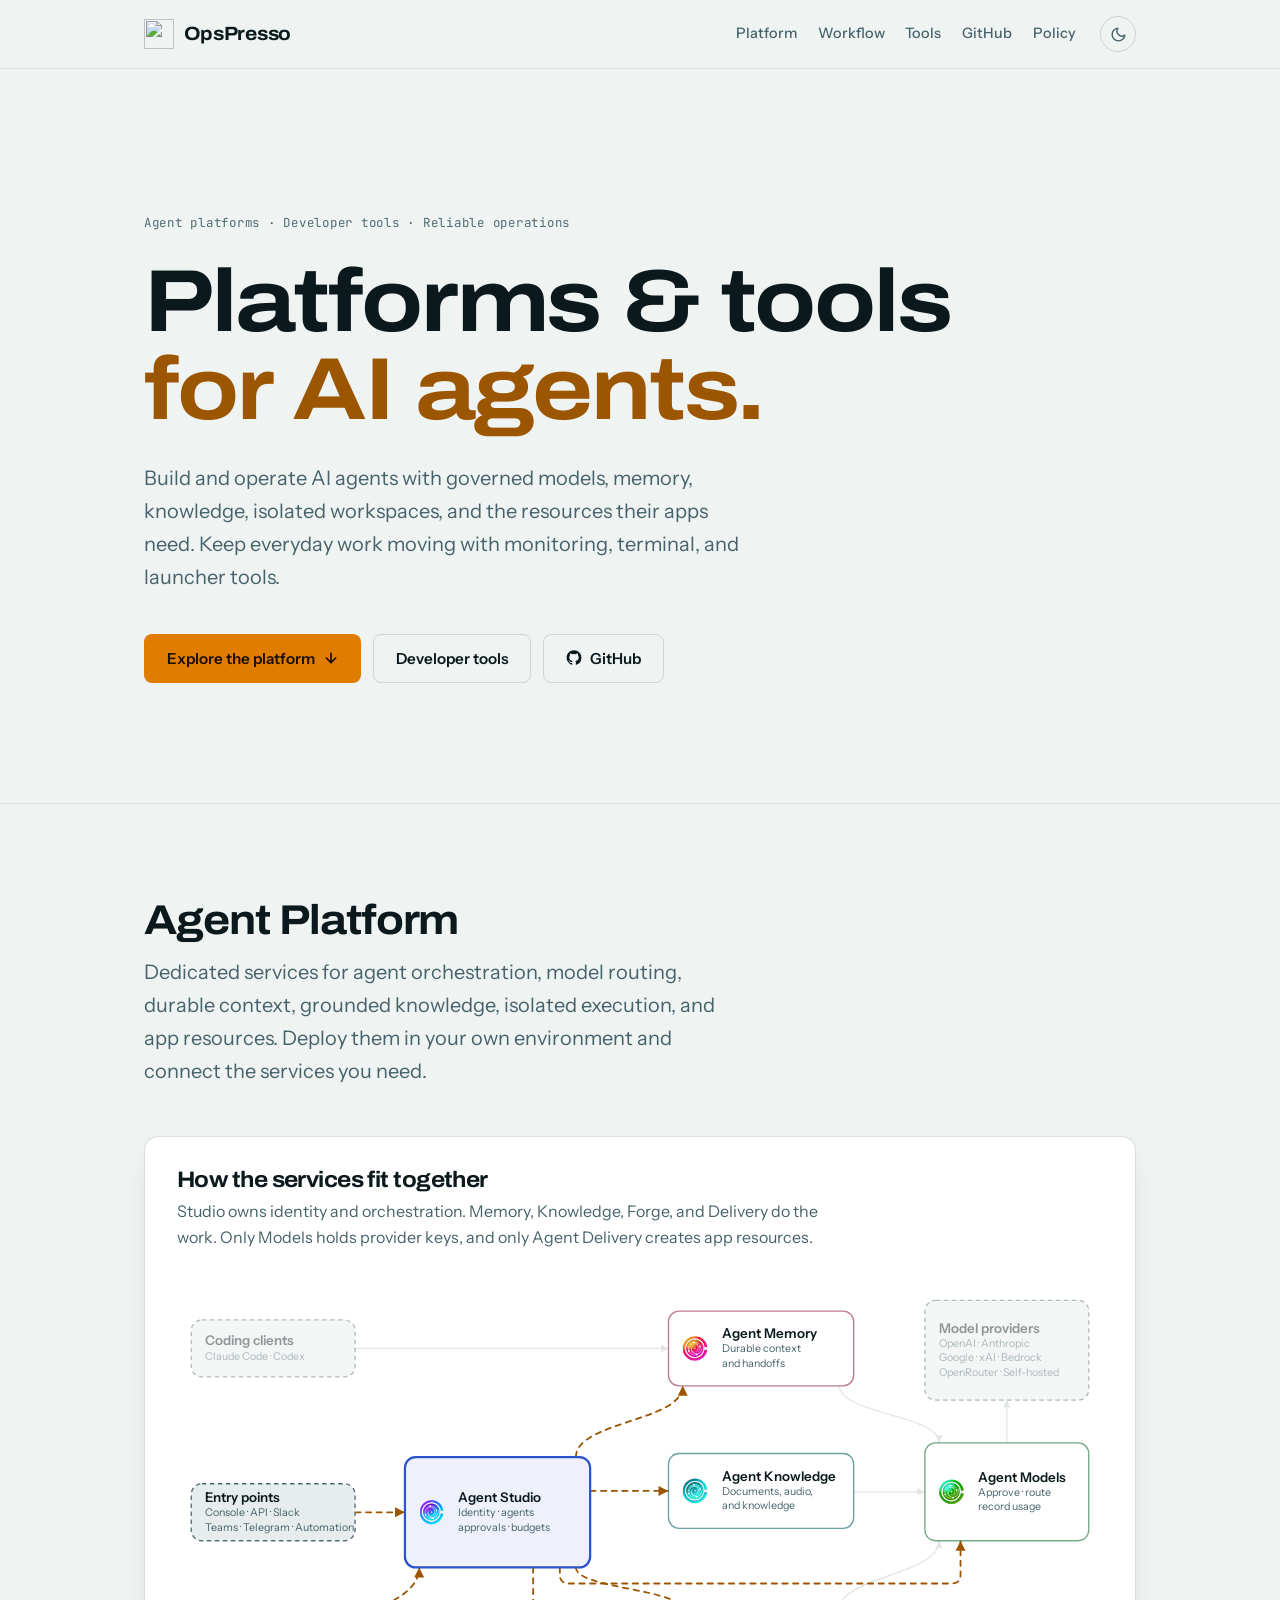
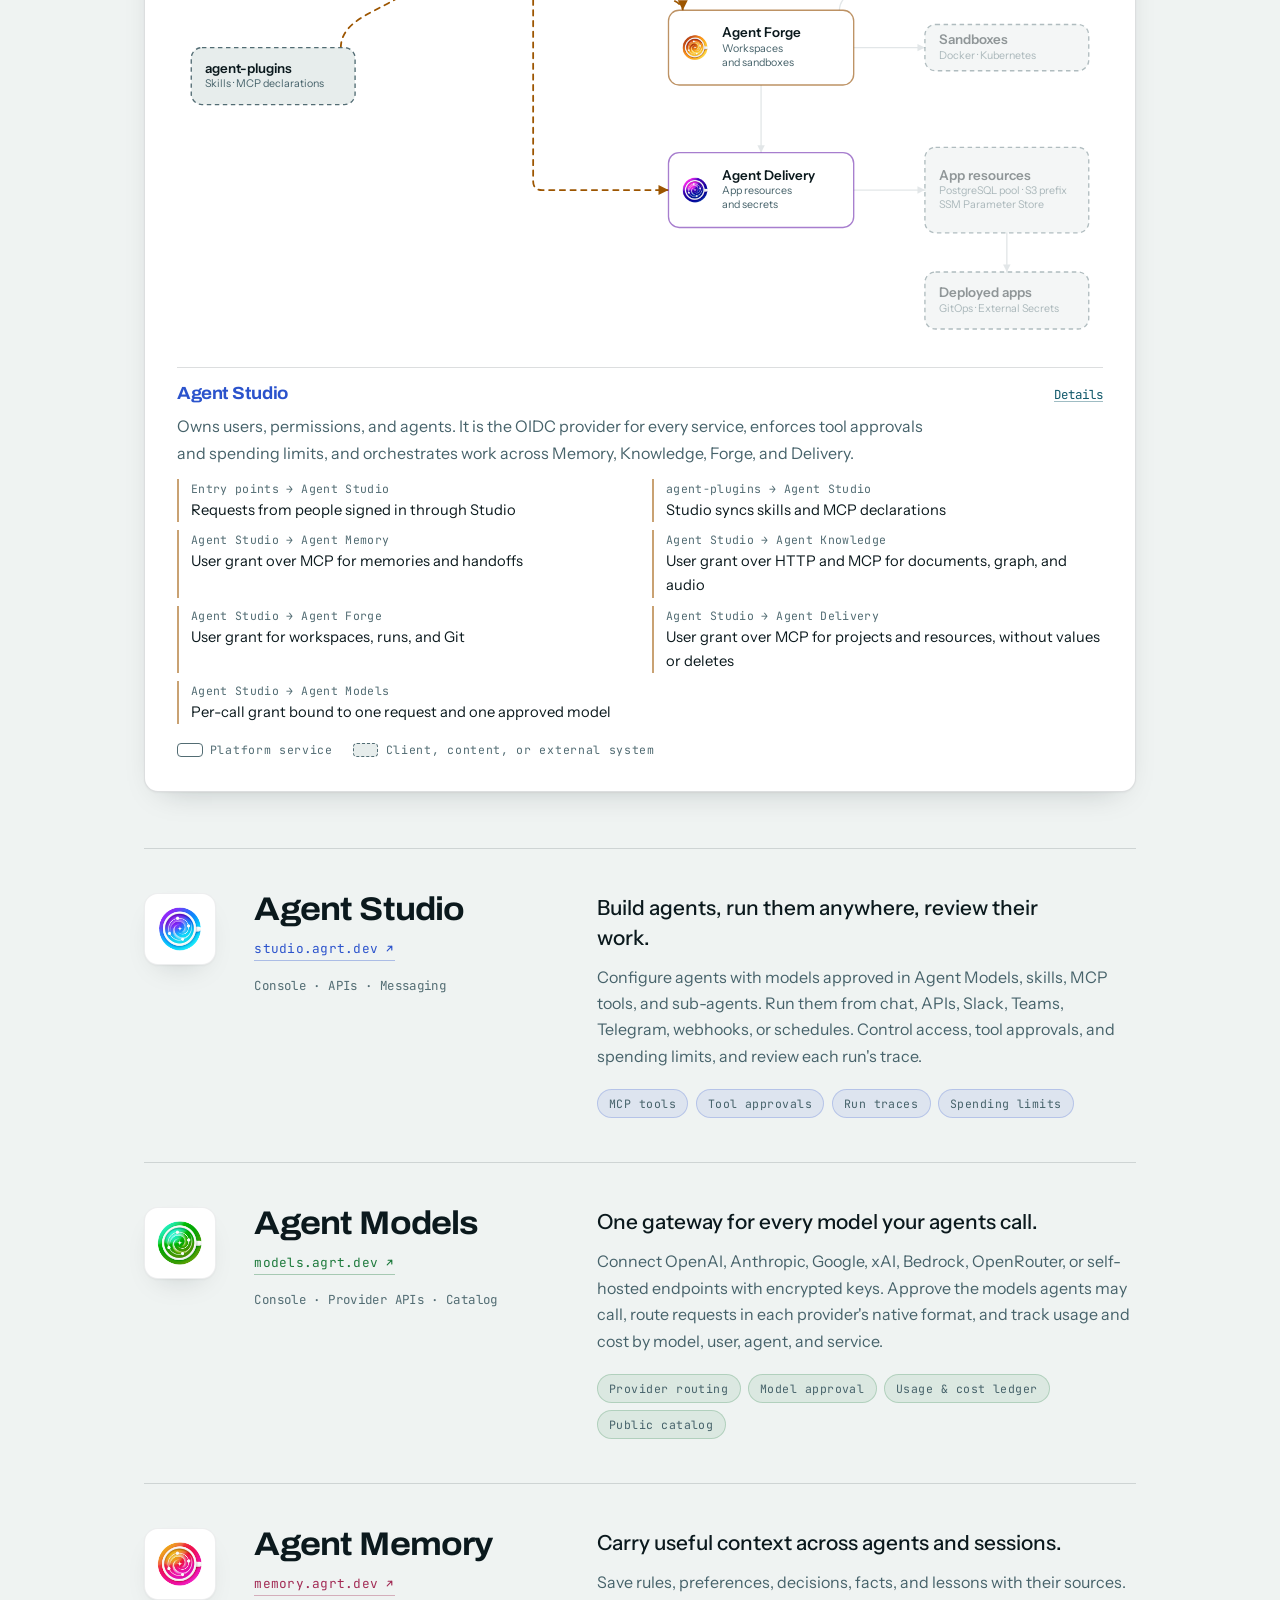
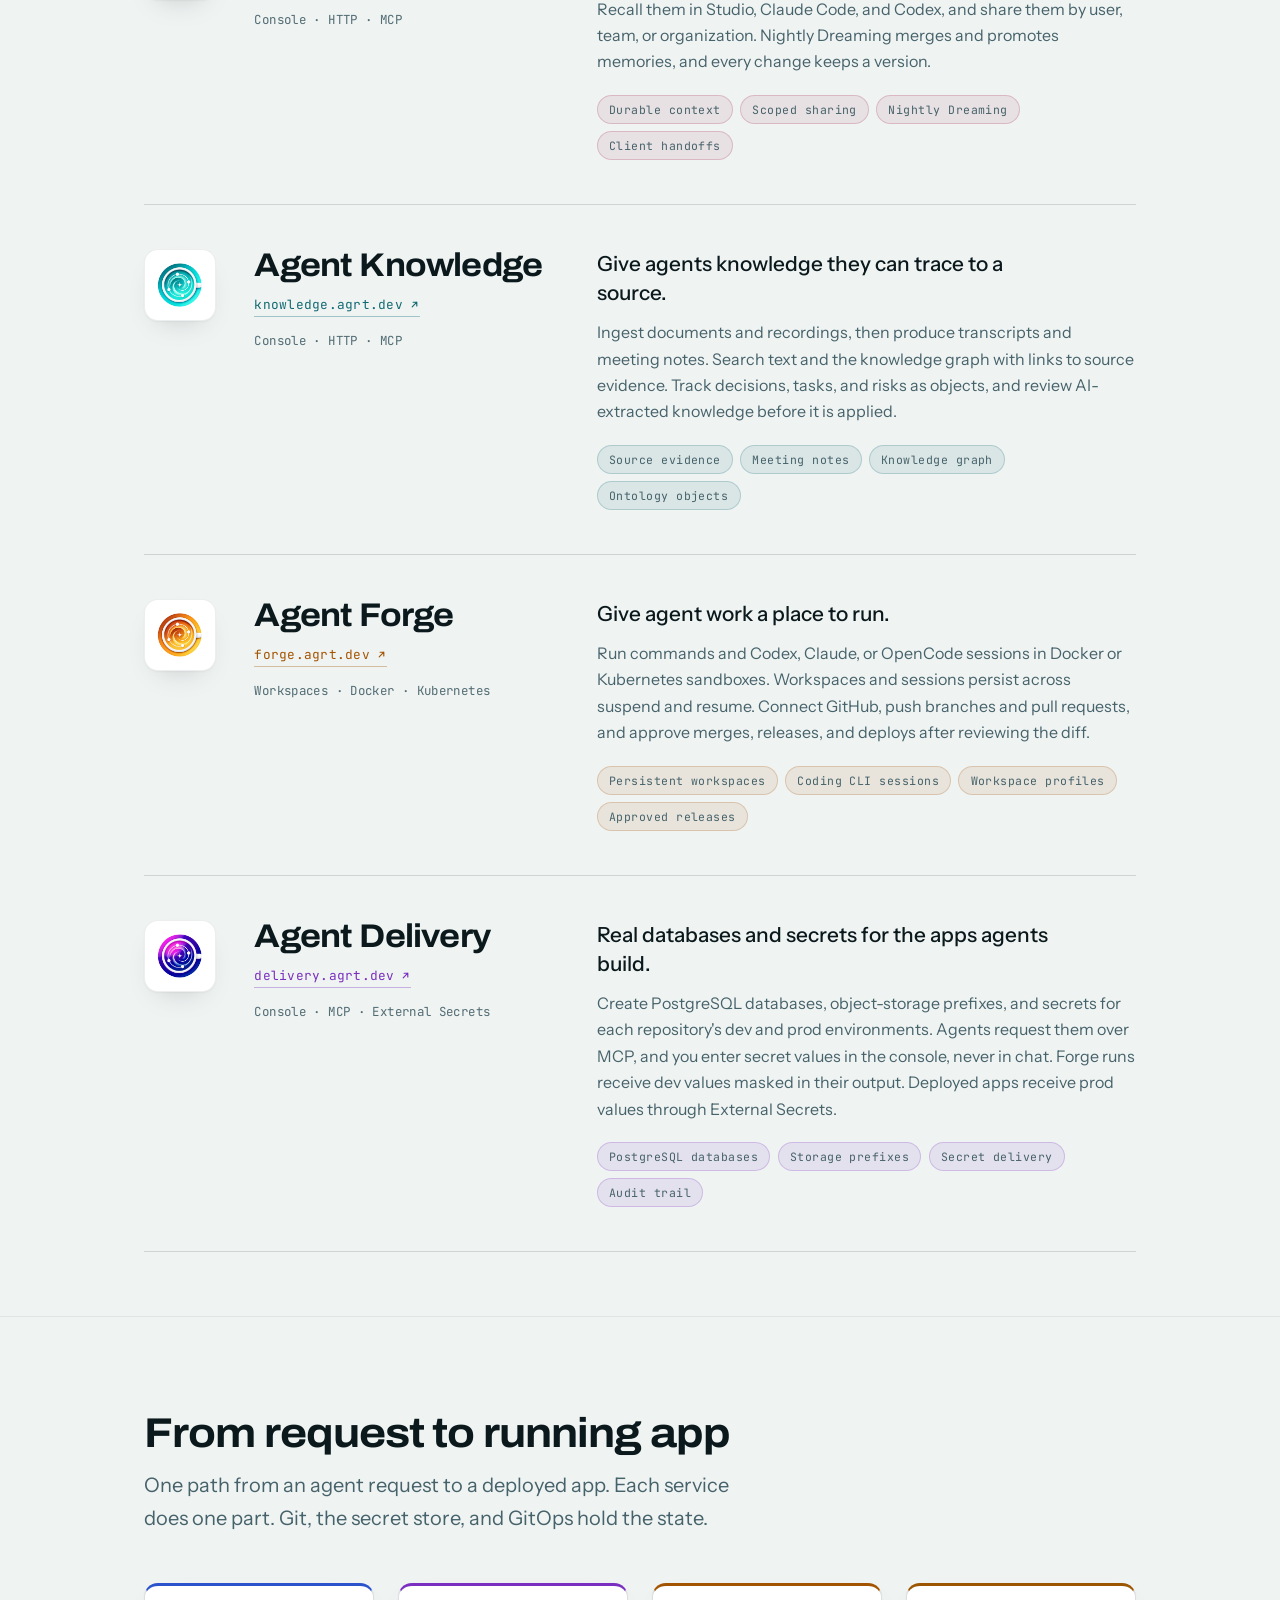
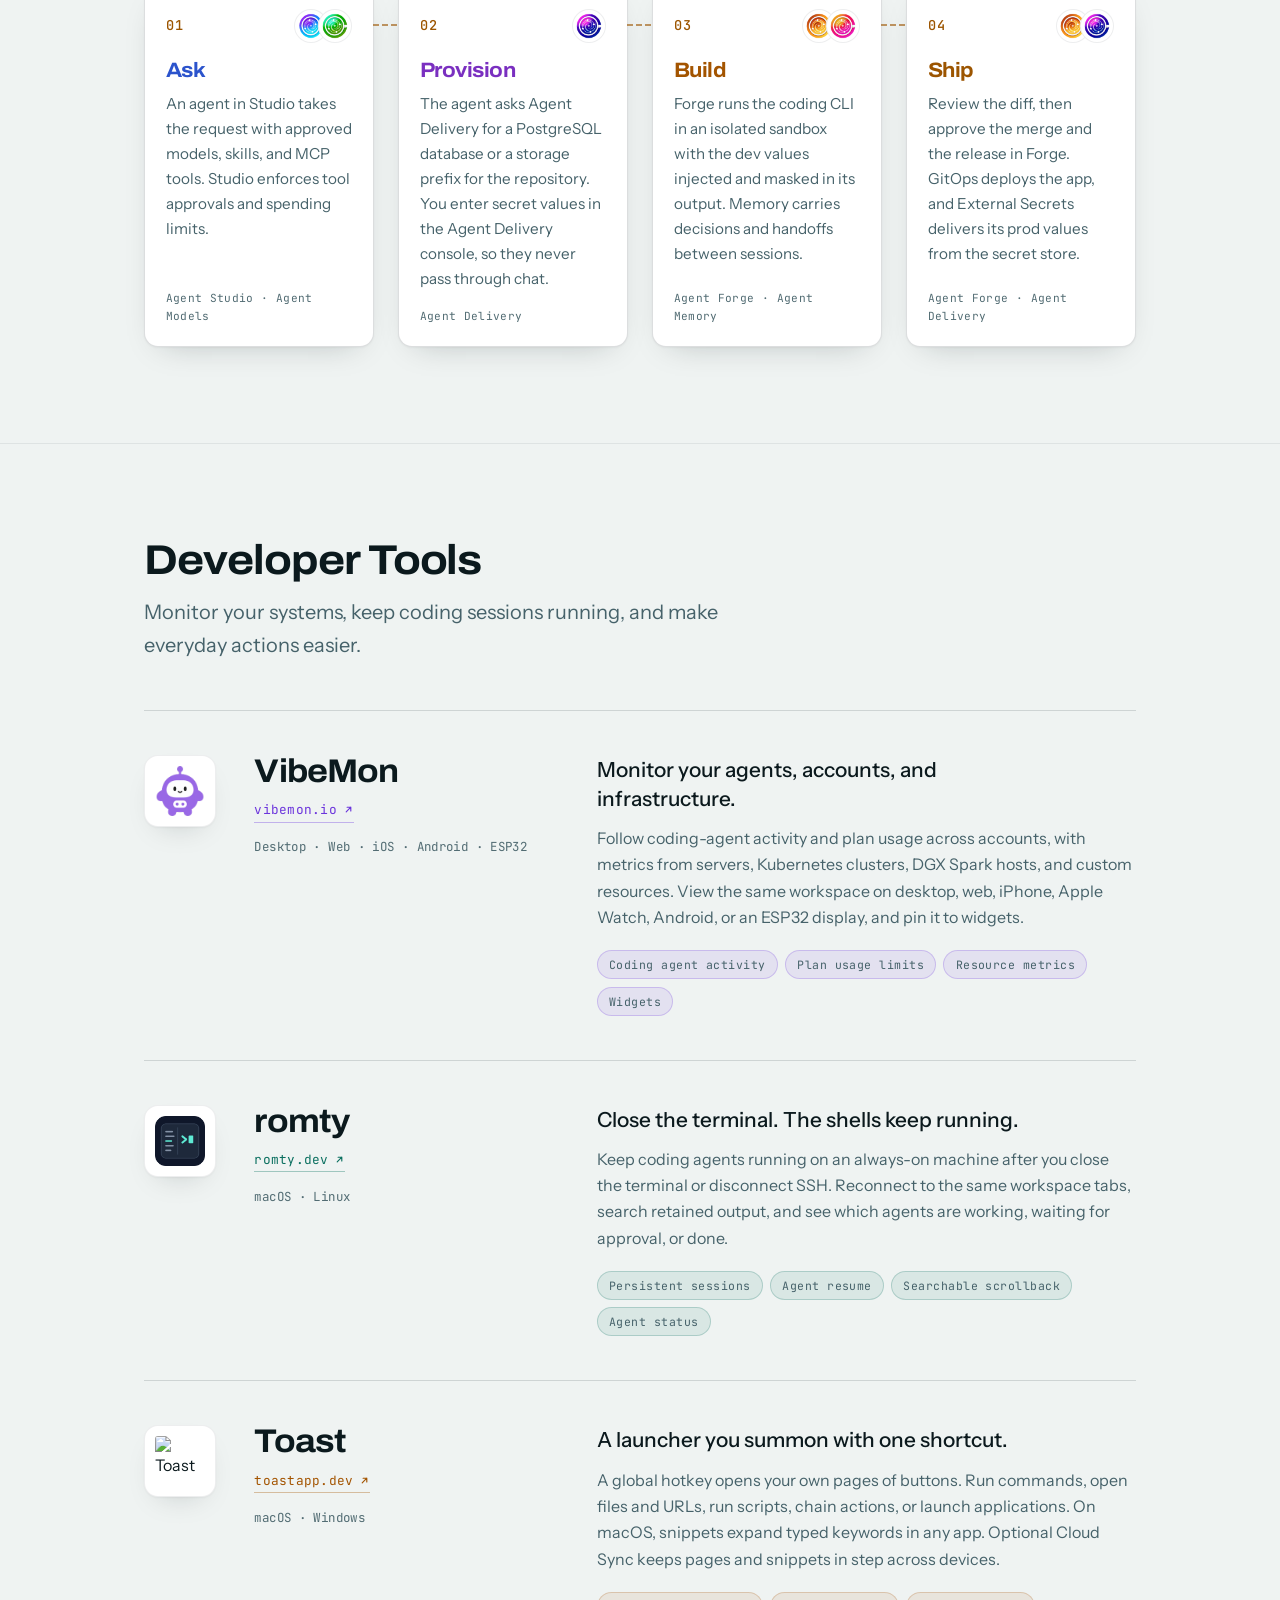
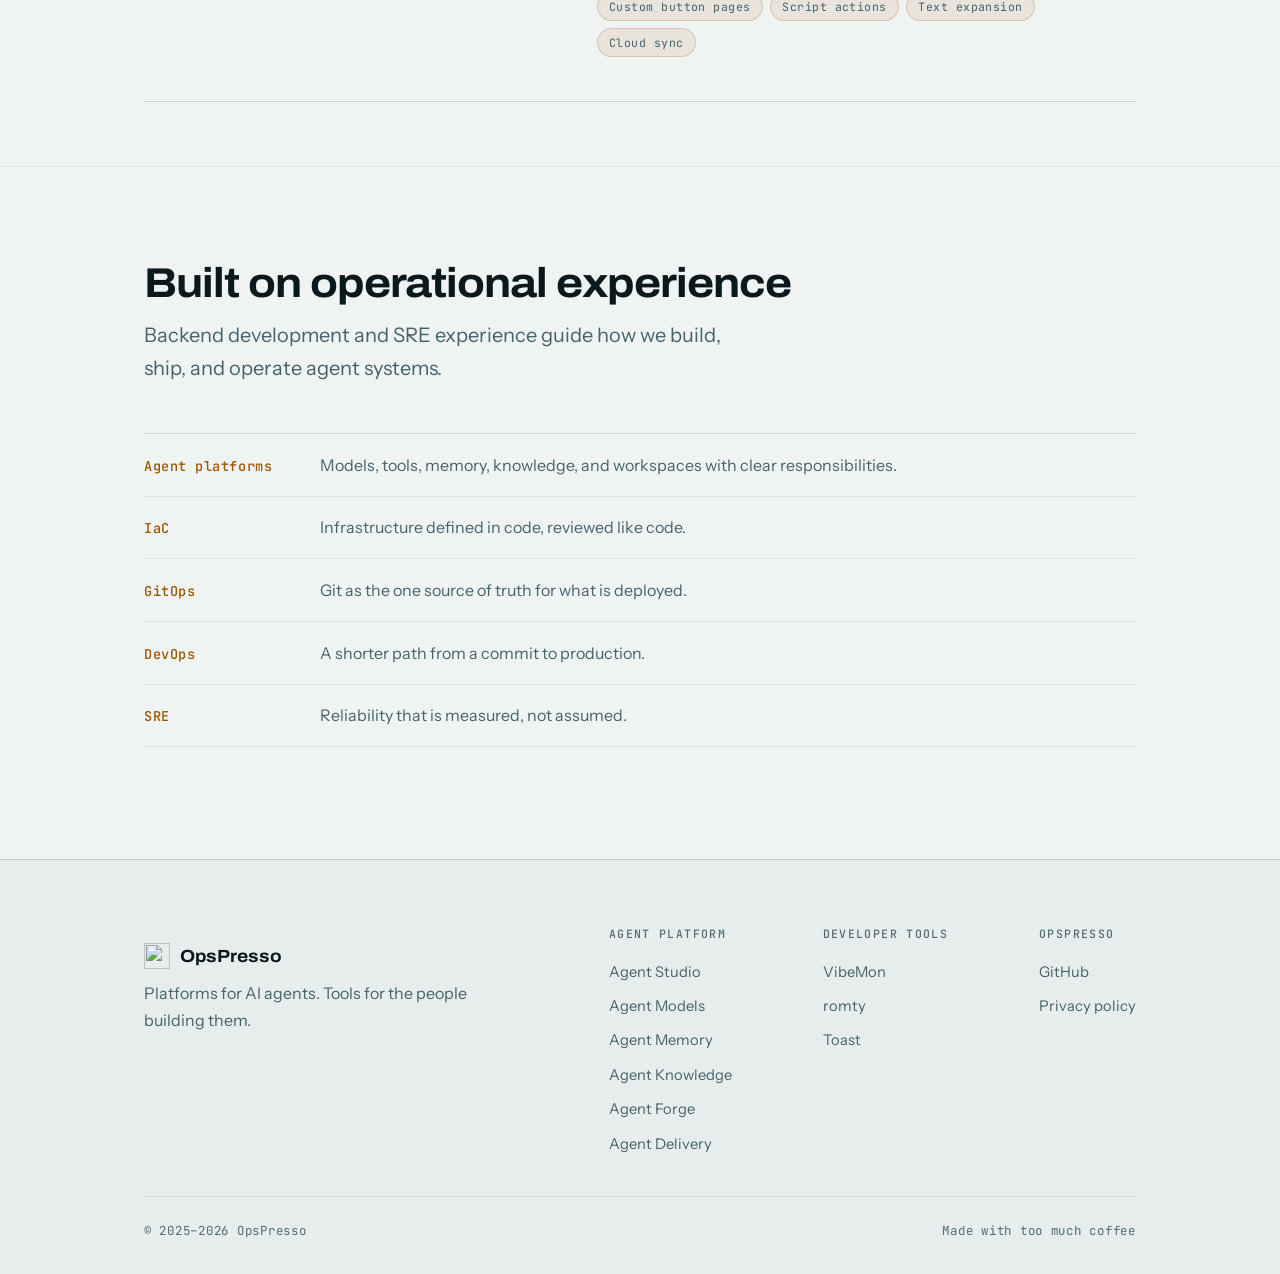
==== commit af465397: "refactor: rename Agent Librio and Agent Broker to Agent Knowledge and Agent Delivery Update product " ====
--- a/docs/index.html
+++ b/docs/index.html
@@ -5,7 +5,7 @@
     <meta charset="utf-8">
     <meta name="viewport" content="width=device-width, initial-scale=1.0">
     <title>OpsPresso — Platforms and tools for AI agents</title>
-    <meta name="description" content="Build and operate AI agents with Studio, Models, Memory, Librio, Forge, and Broker. Monitor resources and improve daily workflows with VibeMon, romty, and Toast.">
+    <meta name="description" content="Build and operate AI agents with Studio, Models, Memory, Knowledge, Forge, and Delivery. Monitor resources and improve daily workflows with VibeMon, romty, and Toast.">
 
     <link rel="canonical" href="https://opspresso.com/">
     <link rel="icon" href="favicon.ico" sizes="any">
@@ -17,7 +17,7 @@
     <meta property="og:type" content="website">
     <meta property="og:url" content="https://opspresso.com/">
     <meta property="og:title" content="OpsPresso — Platforms and tools for AI agents">
-    <meta property="og:description" content="Build and operate AI agents with Studio, Models, Memory, Librio, Forge, and Broker. Monitor resources and improve daily workflows with VibeMon, romty, and Toast.">
+    <meta property="og:description" content="Build and operate AI agents with Studio, Models, Memory, Knowledge, Forge, and Delivery. Monitor resources and improve daily workflows with VibeMon, romty, and Toast.">
     <meta property="og:site_name" content="OpsPresso">
     <meta property="og:image" content="https://opspresso.com/images/og.png">
     <meta property="og:image:type" content="image/png">
@@ -26,7 +26,7 @@
     <meta property="og:image:alt" content="OpsPresso — Platforms and tools for AI agents">
     <meta name="twitter:card" content="summary_large_image">
     <meta name="twitter:title" content="OpsPresso — Platforms and tools for AI agents">
-    <meta name="twitter:description" content="Build and operate AI agents with Studio, Models, Memory, Librio, Forge, and Broker. Monitor resources and improve daily workflows with VibeMon, romty, and Toast.">
+    <meta name="twitter:description" content="Build and operate AI agents with Studio, Models, Memory, Knowledge, Forge, and Delivery. Monitor resources and improve daily workflows with VibeMon, romty, and Toast.">
     <meta name="twitter:image" content="https://opspresso.com/images/og.png">
     <meta name="twitter:image:alt" content="OpsPresso — Platforms and tools for AI agents">
 
@@ -123,7 +123,7 @@
                 <figure class="arch" aria-labelledby="arch-title">
                     <figcaption class="arch-head">
                         <h3 class="display" id="arch-title">How the services fit together</h3>
-                        <p>Studio owns identity and orchestration. Memory, Librio, Forge, and Broker do the work. Only Models holds provider keys, and only Broker creates app resources.</p>
+                        <p>Studio owns identity and orchestration. Memory, Knowledge, Forge, and Delivery do the work. Only Models holds provider keys, and only Agent Delivery creates app resources.</p>
                     </figcaption>
                     <div class="arch-map" data-arch-map></div>
                     <div class="arch-panel" data-arch-panel aria-live="polite">
@@ -204,12 +204,12 @@
                     </div>
                 </article>
 
-                <article class="product p-librio" id="agent-librio">
-                    <img class="product-mark" src="images/agent-librio.png" alt="Agent Librio" width="72" height="72" loading="lazy">
-                    <div>
-                        <h3 class="display product-name">Agent Librio</h3>
-                        <a class="product-url" href="https://librio.agrt.dev" target="_blank" rel="noopener">
-                            librio.agrt.dev
+                <article class="product p-knowledge" id="agent-knowledge">
+                    <img class="product-mark" src="images/agent-knowledge.png" alt="Agent Knowledge" width="72" height="72" loading="lazy">
+                    <div>
+                        <h3 class="display product-name">Agent Knowledge</h3>
+                        <a class="product-url" href="https://knowledge.agrt.dev" target="_blank" rel="noopener">
+                            knowledge.agrt.dev
                             <svg viewBox="0 0 24 24" fill="none" stroke="currentColor" stroke-width="2.5" stroke-linecap="round" stroke-linejoin="round" aria-hidden="true">
                                 <path d="M7 17 17 7M9 7h8v8"/>
                             </svg>
@@ -251,12 +251,12 @@
                         </ul>
                     </div>
                 </article>
-                <article class="product p-broker" id="agent-broker">
-                    <img class="product-mark" src="images/agent-broker.png" alt="Agent Broker" width="72" height="72" loading="lazy">
-                    <div>
-                        <h3 class="display product-name">Agent Broker</h3>
-                        <a class="product-url" href="https://broker.agrt.dev" target="_blank" rel="noopener">
-                            broker.agrt.dev
+                <article class="product p-delivery" id="agent-delivery">
+                    <img class="product-mark" src="images/agent-delivery.png" alt="Agent Delivery" width="72" height="72" loading="lazy">
+                    <div>
+                        <h3 class="display product-name">Agent Delivery</h3>
+                        <a class="product-url" href="https://delivery.agrt.dev" target="_blank" rel="noopener">
+                            delivery.agrt.dev
                             <svg viewBox="0 0 24 24" fill="none" stroke="currentColor" stroke-width="2.5" stroke-linecap="round" stroke-linejoin="round" aria-hidden="true">
                                 <path d="M7 17 17 7M9 7h8v8"/>
                             </svg>
@@ -294,14 +294,14 @@
                         <p>An agent in Studio takes the request with approved models, skills, and MCP tools. Studio enforces tool approvals and spending limits.</p>
                         <p class="mono flow-svc">Agent Studio · Agent Models</p>
                     </li>
-                    <li class="flow-step p-broker">
+                    <li class="flow-step p-delivery">
                         <div class="flow-head">
                             <span class="mono flow-num">02</span>
-                            <span class="flow-marks"><img src="images/agent-broker.png" alt="" width="34" height="34" loading="lazy"></span>
+                            <span class="flow-marks"><img src="images/agent-delivery.png" alt="" width="34" height="34" loading="lazy"></span>
                         </div>
                         <h3 class="display">Provision</h3>
-                        <p>The agent asks Broker for a PostgreSQL database or a storage prefix for the repository. You enter secret values in the Broker console, so they never pass through chat.</p>
-                        <p class="mono flow-svc">Agent Broker</p>
+                        <p>The agent asks Agent Delivery for a PostgreSQL database or a storage prefix for the repository. You enter secret values in the Agent Delivery console, so they never pass through chat.</p>
+                        <p class="mono flow-svc">Agent Delivery</p>
                     </li>
                     <li class="flow-step p-forge">
                         <div class="flow-head">
@@ -315,11 +315,11 @@
                     <li class="flow-step is-ship">
                         <div class="flow-head">
                             <span class="mono flow-num">04</span>
-                            <span class="flow-marks"><img src="images/agent-forge.png" alt="" width="34" height="34" loading="lazy"><img src="images/agent-broker.png" alt="" width="34" height="34" loading="lazy"></span>
+                            <span class="flow-marks"><img src="images/agent-forge.png" alt="" width="34" height="34" loading="lazy"><img src="images/agent-delivery.png" alt="" width="34" height="34" loading="lazy"></span>
                         </div>
                         <h3 class="display">Ship</h3>
                         <p>Review the diff, then approve the merge and the release in Forge. GitOps deploys the app, and External Secrets delivers its prod values from the secret store.</p>
-                        <p class="mono flow-svc">Agent Forge · Agent Broker</p>
+                        <p class="mono flow-svc">Agent Forge · Agent Delivery</p>
                     </li>
                 </ol>
             </div>
@@ -454,9 +454,9 @@
                         <li><a href="https://studio.agrt.dev" target="_blank" rel="noopener">Agent Studio</a></li>
                         <li><a href="https://models.agrt.dev" target="_blank" rel="noopener">Agent Models</a></li>
                         <li><a href="https://memory.agrt.dev" target="_blank" rel="noopener">Agent Memory</a></li>
-                        <li><a href="https://librio.agrt.dev" target="_blank" rel="noopener">Agent Librio</a></li>
+                        <li><a href="https://knowledge.agrt.dev" target="_blank" rel="noopener">Agent Knowledge</a></li>
                         <li><a href="https://forge.agrt.dev" target="_blank" rel="noopener">Agent Forge</a></li>
-                        <li><a href="https://broker.agrt.dev" target="_blank" rel="noopener">Agent Broker</a></li>
+                        <li><a href="https://delivery.agrt.dev" target="_blank" rel="noopener">Agent Delivery</a></li>
                     </ul>
                 </nav>
                 <nav class="footer-col" aria-label="Developer Tools">
--- a/docs/css/style.css
+++ b/docs/css/style.css
@@ -806,9 +806,9 @@
 .p-models { --accent: #1d7a3c; }
 .p-romty { --accent: #0a6f5f; }
 .p-memory { --accent: #a22c55; }
-.p-librio { --accent: #116a72; }
+.p-knowledge { --accent: #116a72; }
 .p-forge { --accent: #a35400; }
-.p-broker { --accent: #7a2fc0; }
+.p-delivery { --accent: #7a2fc0; }
 
 @media (prefers-color-scheme: dark) {
     :root:not([data-theme="light"]) .p-toast { --accent: #ffa14a; }
@@ -817,9 +817,9 @@
     :root:not([data-theme="light"]) .p-models { --accent: #5ee08c; }
     :root:not([data-theme="light"]) .p-romty { --accent: #4fe8c8; }
     :root:not([data-theme="light"]) .p-memory { --accent: #ff91ba; }
-    :root:not([data-theme="light"]) .p-librio { --accent: #45d6c4; }
+    :root:not([data-theme="light"]) .p-knowledge { --accent: #45d6c4; }
     :root:not([data-theme="light"]) .p-forge { --accent: #ffa14a; }
-    :root:not([data-theme="light"]) .p-broker { --accent: #c9a2ff; }
+    :root:not([data-theme="light"]) .p-delivery { --accent: #c9a2ff; }
 }
 
 :root[data-theme="dark"] .p-toast { --accent: #ffa14a; }
@@ -828,9 +828,9 @@
 :root[data-theme="dark"] .p-models { --accent: #5ee08c; }
 :root[data-theme="dark"] .p-romty { --accent: #4fe8c8; }
 :root[data-theme="dark"] .p-memory { --accent: #ff91ba; }
-:root[data-theme="dark"] .p-librio { --accent: #45d6c4; }
+:root[data-theme="dark"] .p-knowledge { --accent: #45d6c4; }
 :root[data-theme="dark"] .p-forge { --accent: #ffa14a; }
-:root[data-theme="dark"] .p-broker { --accent: #c9a2ff; }
+:root[data-theme="dark"] .p-delivery { --accent: #c9a2ff; }
 
 @media (max-width: 820px) {
     .product {
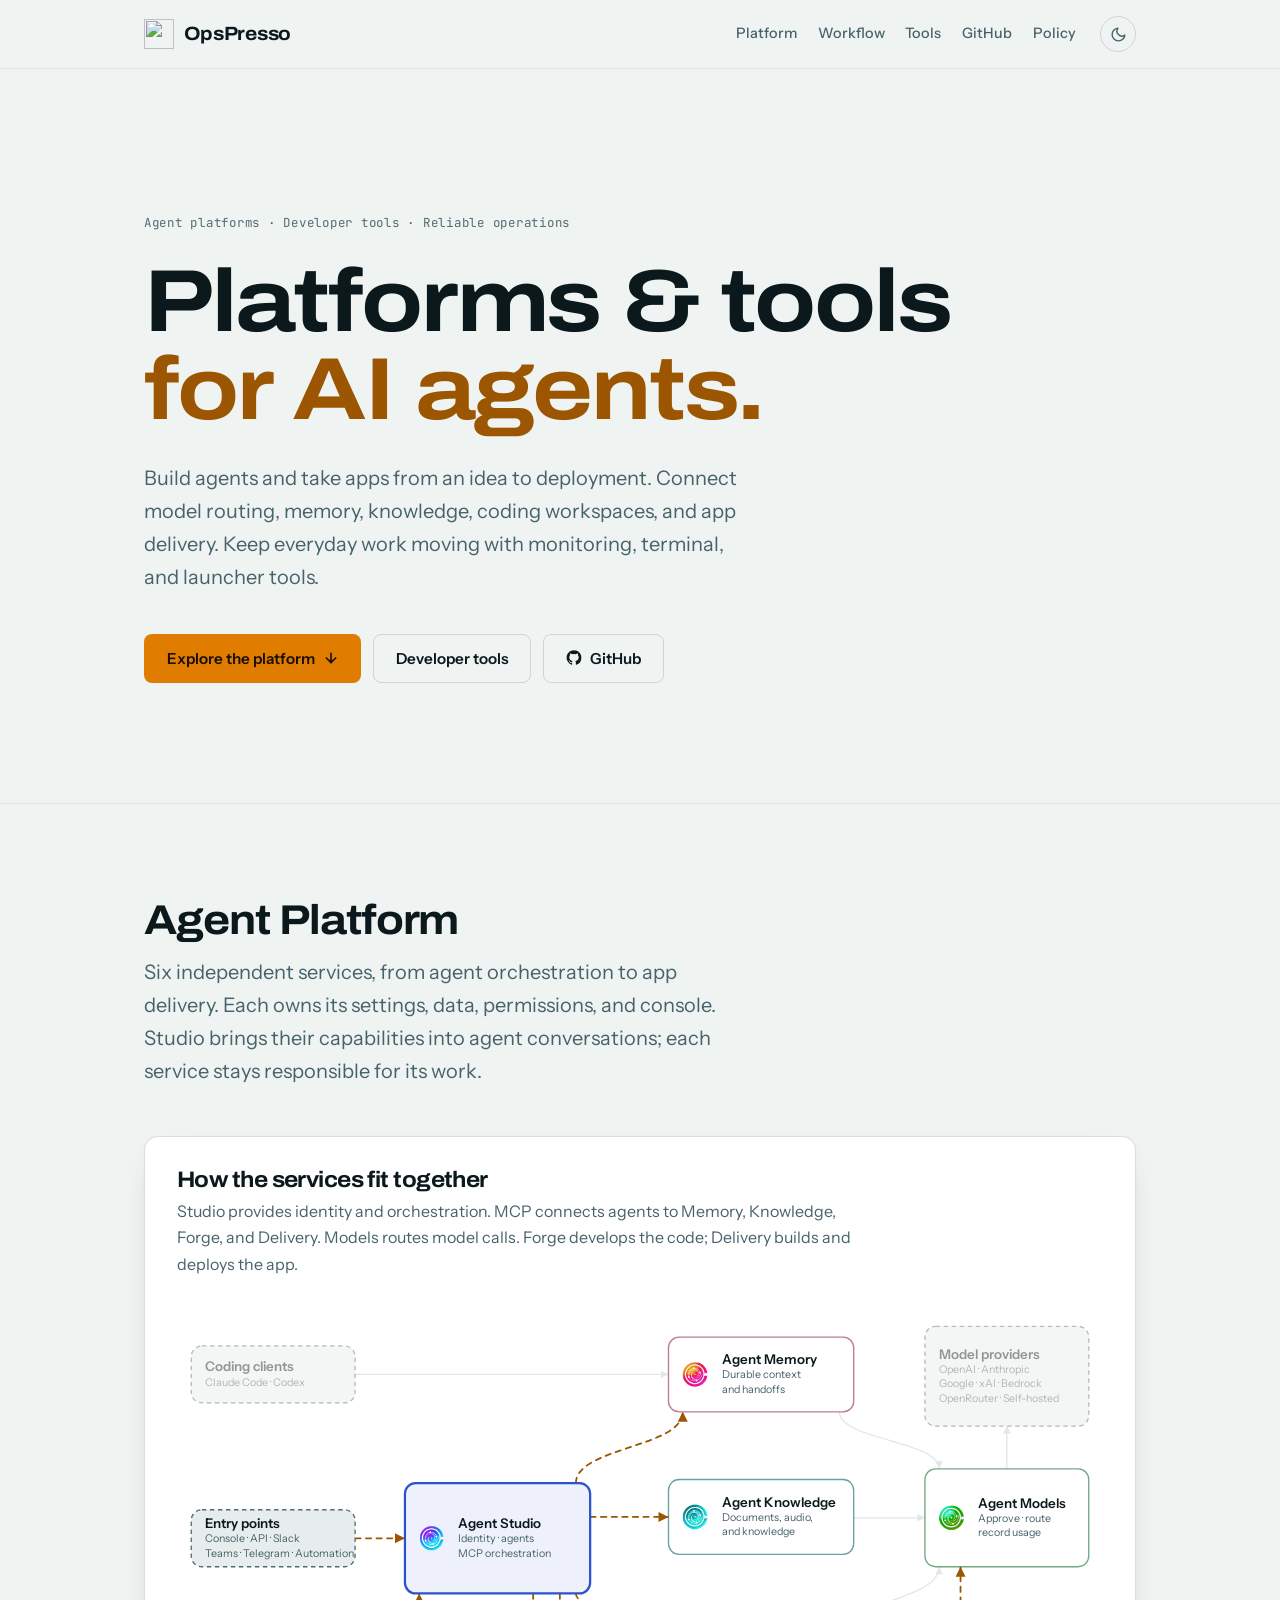
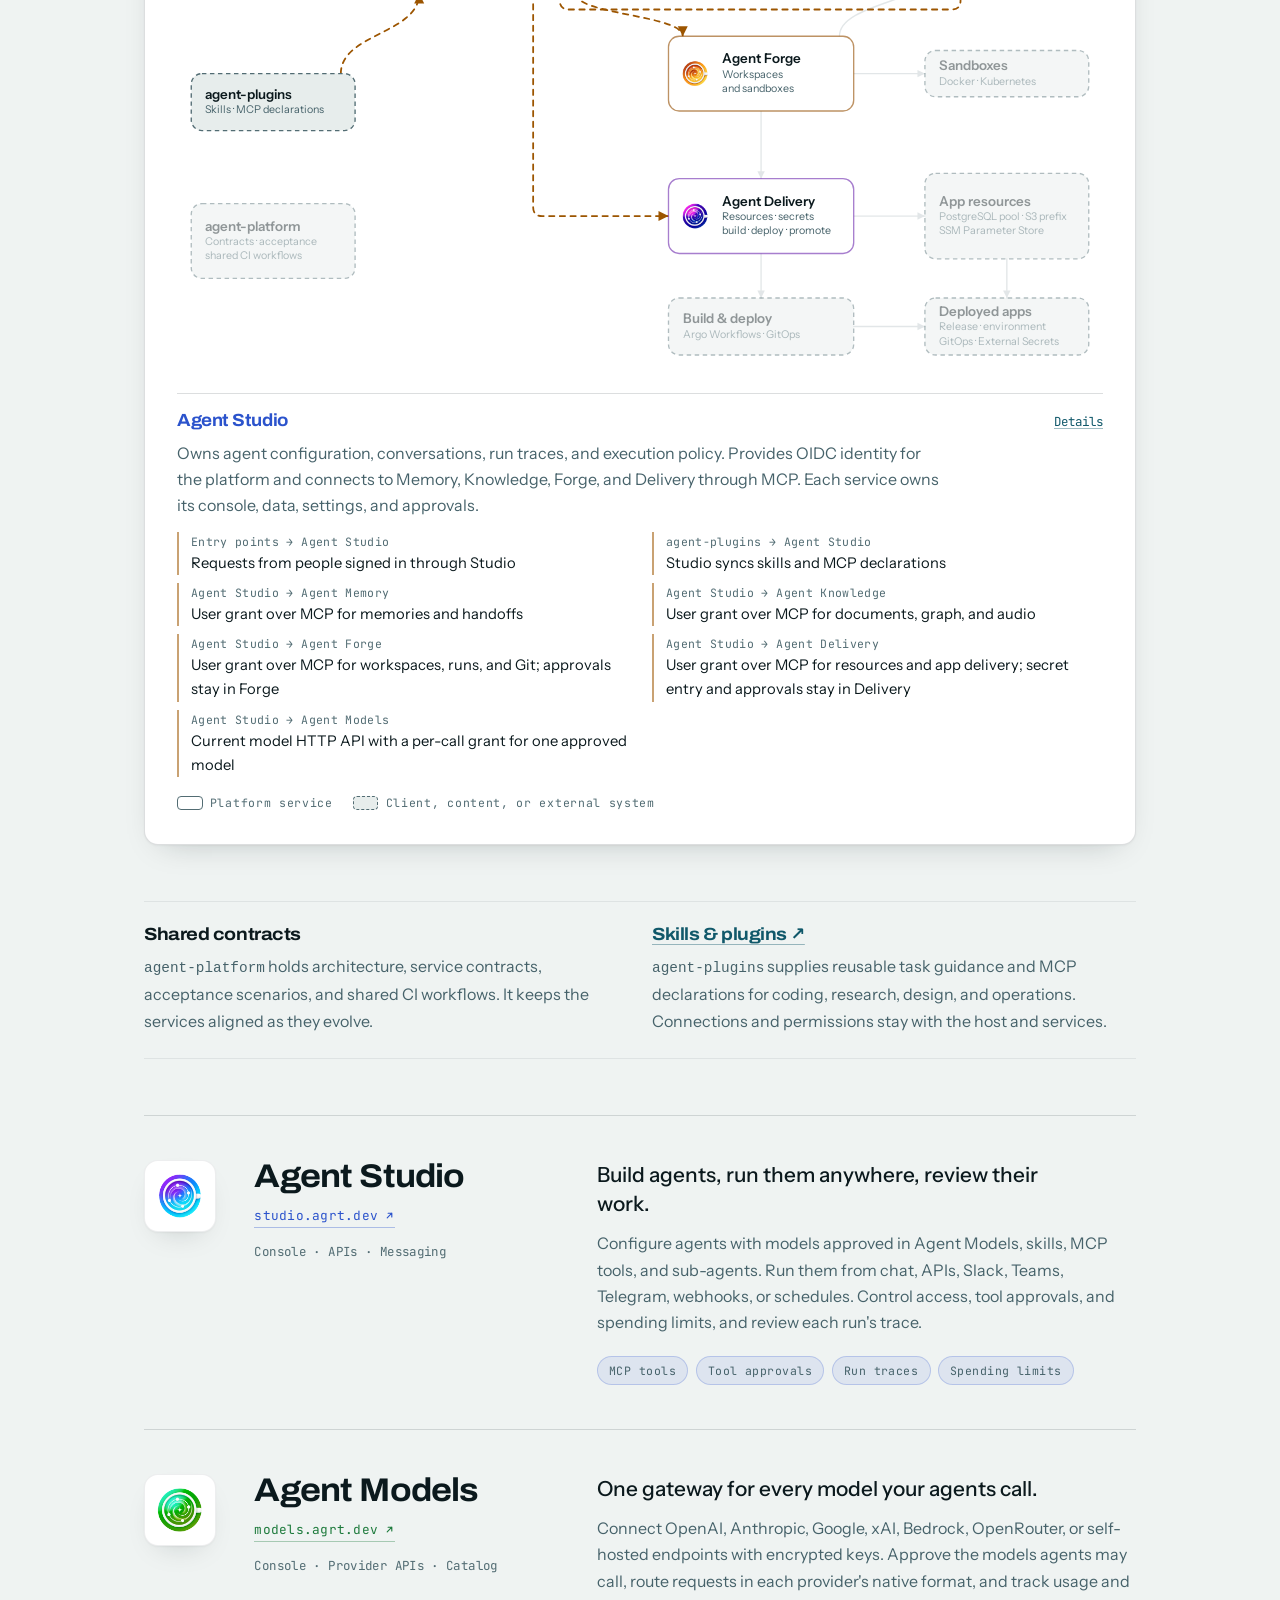
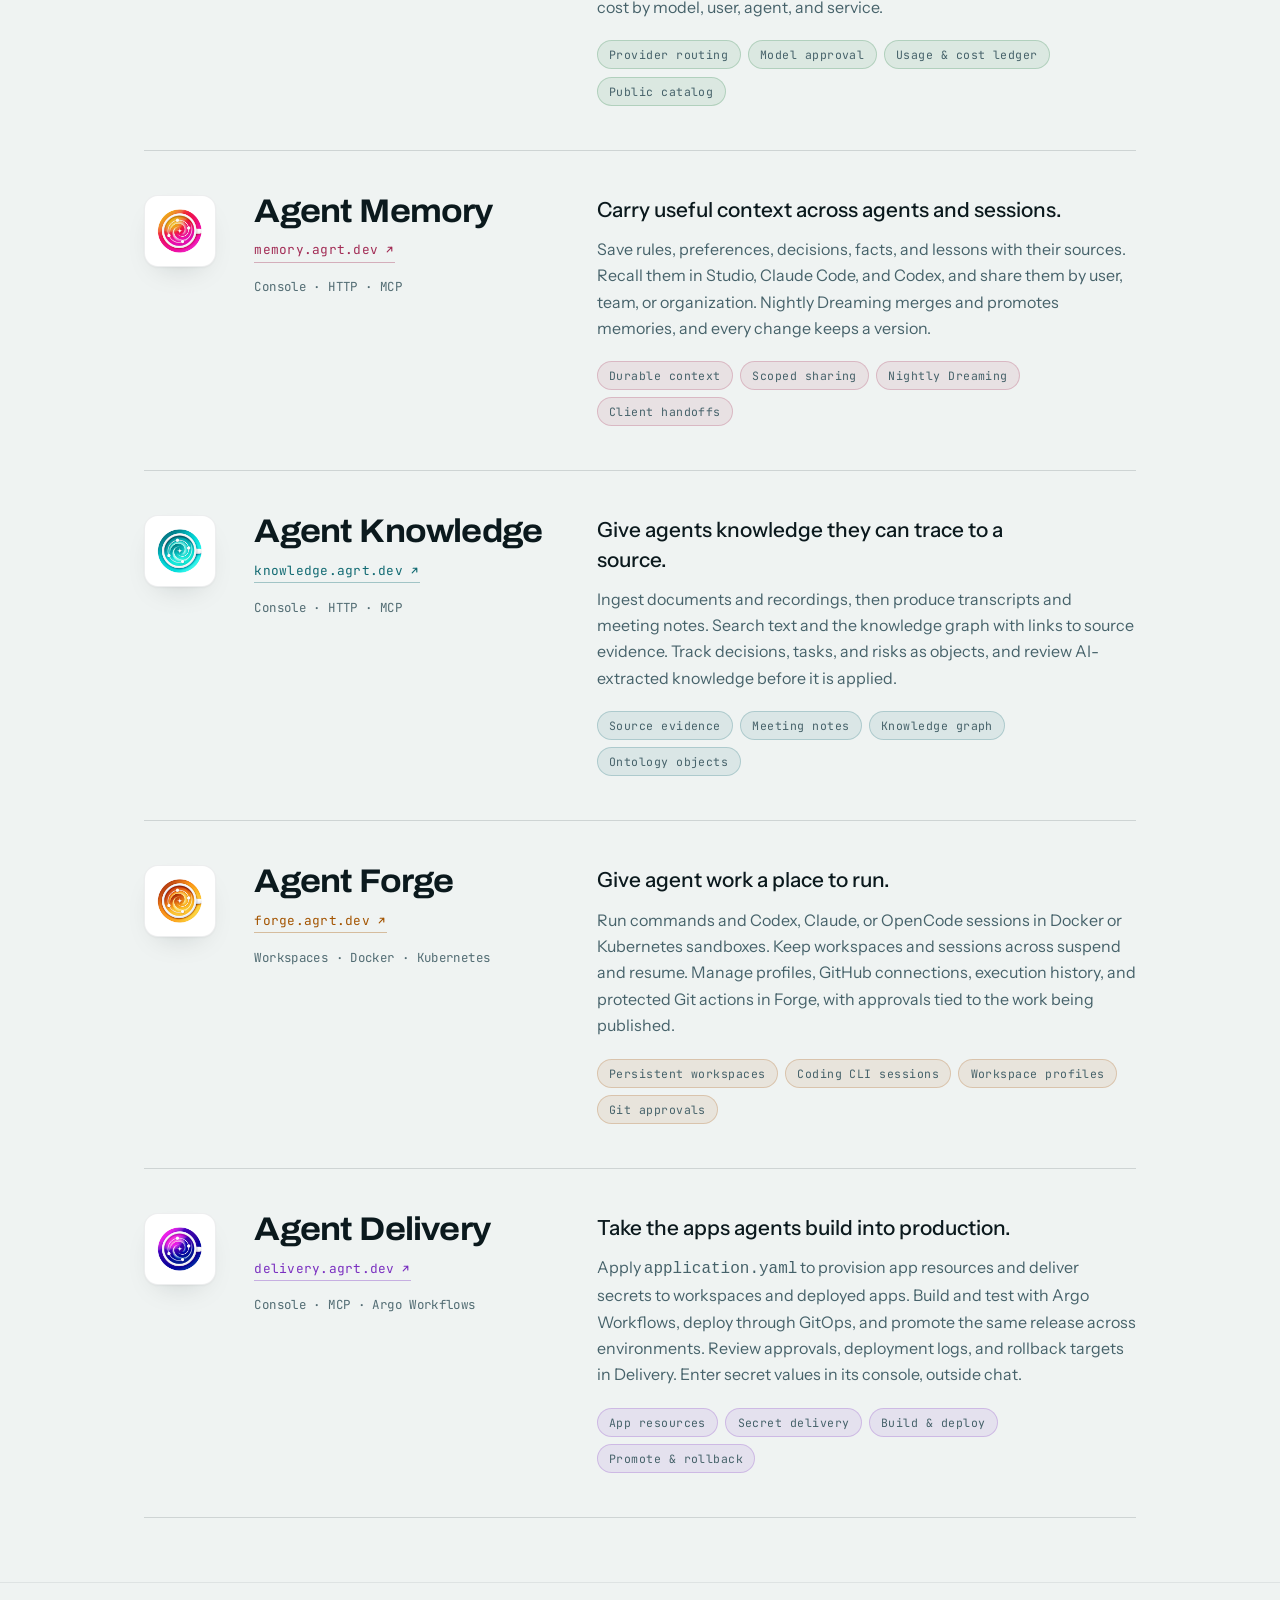
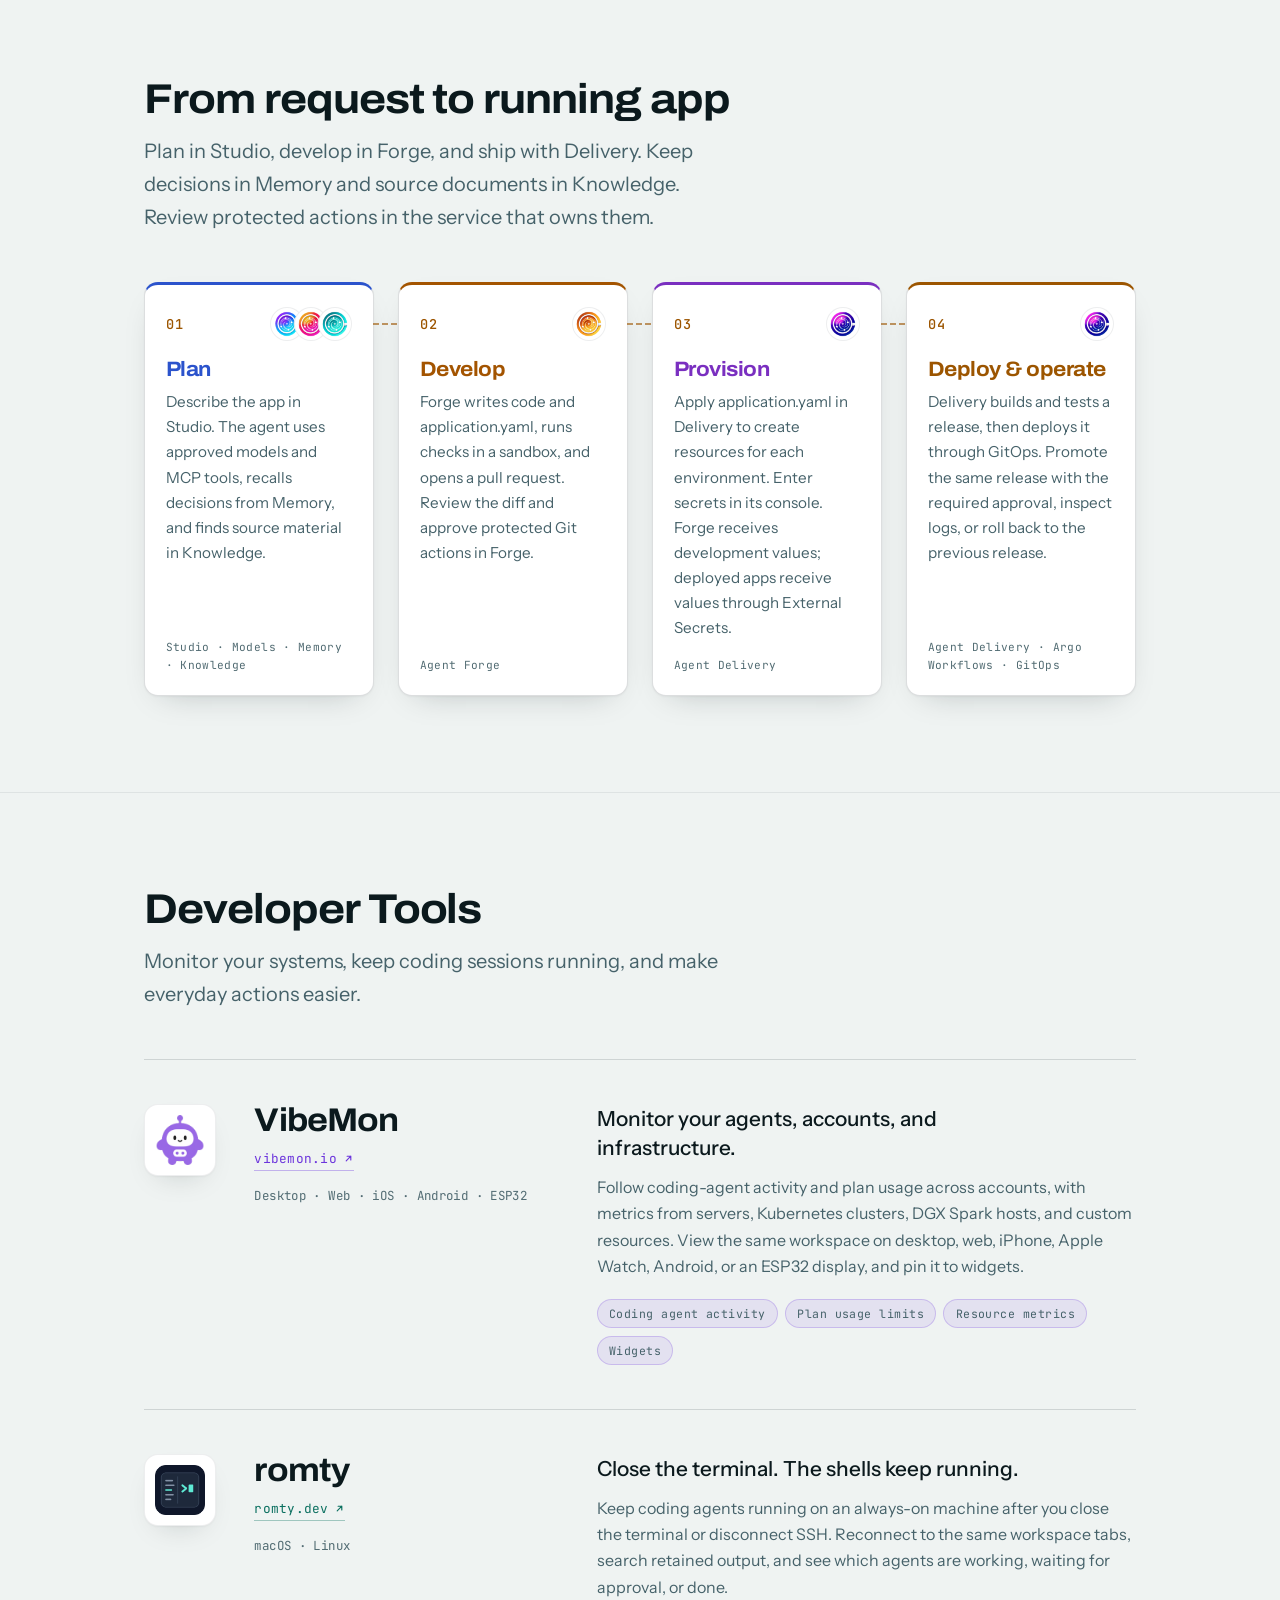
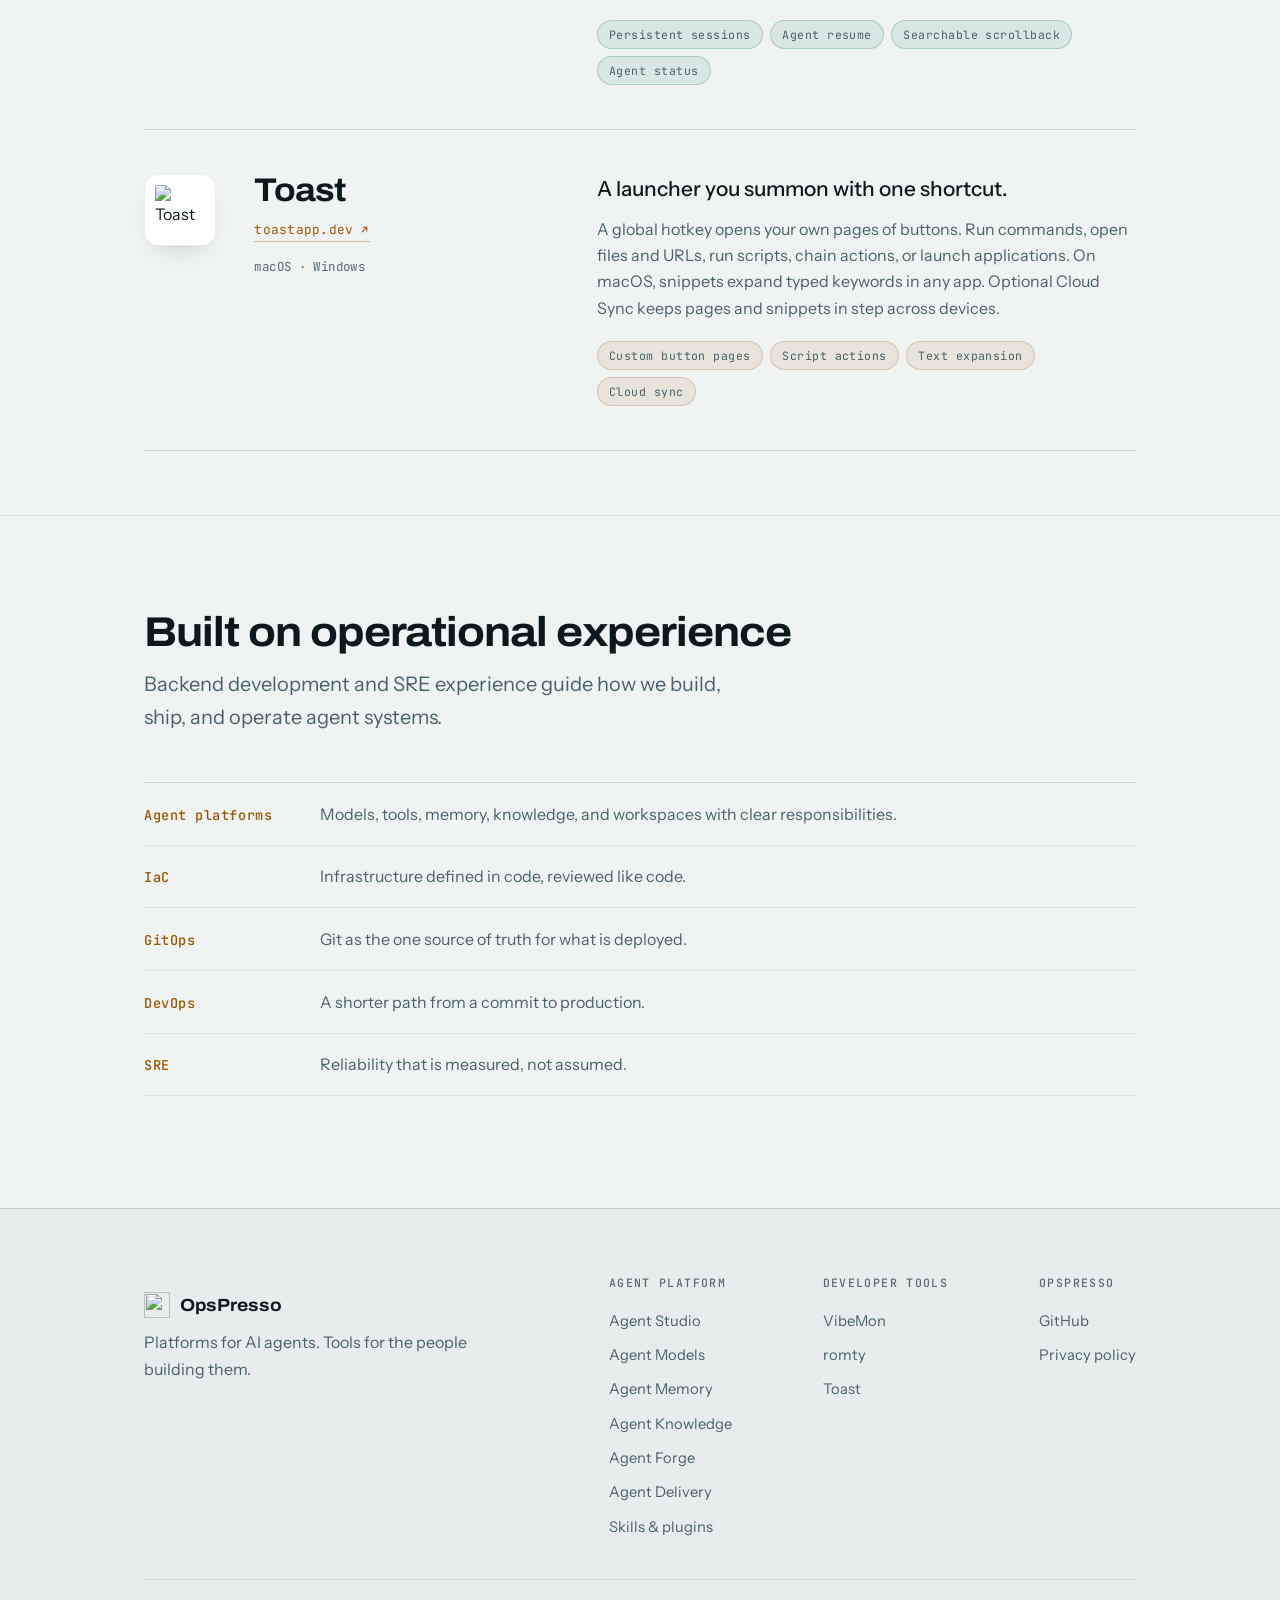
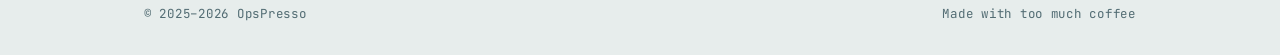
==== commit bccbf93c: "docs: align homepage with current Agent Platform" ====
--- a/docs/index.html
+++ b/docs/index.html
@@ -5,7 +5,7 @@
     <meta charset="utf-8">
     <meta name="viewport" content="width=device-width, initial-scale=1.0">
     <title>OpsPresso — Platforms and tools for AI agents</title>
-    <meta name="description" content="Build and operate AI agents with Studio, Models, Memory, Knowledge, Forge, and Delivery. Monitor resources and improve daily workflows with VibeMon, romty, and Toast.">
+    <meta name="description" content="Take ideas from agent conversations to running apps with six independent services: Studio, Models, Memory, Knowledge, Forge, and Delivery. Plus VibeMon, romty, and Toast.">
 
     <link rel="canonical" href="https://opspresso.com/">
     <link rel="icon" href="favicon.ico" sizes="any">
@@ -17,7 +17,7 @@
     <meta property="og:type" content="website">
     <meta property="og:url" content="https://opspresso.com/">
     <meta property="og:title" content="OpsPresso — Platforms and tools for AI agents">
-    <meta property="og:description" content="Build and operate AI agents with Studio, Models, Memory, Knowledge, Forge, and Delivery. Monitor resources and improve daily workflows with VibeMon, romty, and Toast.">
+    <meta property="og:description" content="Take ideas from agent conversations to running apps with six independent services: Studio, Models, Memory, Knowledge, Forge, and Delivery. Plus VibeMon, romty, and Toast.">
     <meta property="og:site_name" content="OpsPresso">
     <meta property="og:image" content="https://opspresso.com/images/og.png">
     <meta property="og:image:type" content="image/png">
@@ -26,7 +26,7 @@
     <meta property="og:image:alt" content="OpsPresso — Platforms and tools for AI agents">
     <meta name="twitter:card" content="summary_large_image">
     <meta name="twitter:title" content="OpsPresso — Platforms and tools for AI agents">
-    <meta name="twitter:description" content="Build and operate AI agents with Studio, Models, Memory, Knowledge, Forge, and Delivery. Monitor resources and improve daily workflows with VibeMon, romty, and Toast.">
+    <meta name="twitter:description" content="Take ideas from agent conversations to running apps with six independent services: Studio, Models, Memory, Knowledge, Forge, and Delivery. Plus VibeMon, romty, and Toast.">
     <meta name="twitter:image" content="https://opspresso.com/images/og.png">
     <meta name="twitter:image:alt" content="OpsPresso — Platforms and tools for AI agents">
 
@@ -94,7 +94,7 @@
             <div class="shell hero-inner">
                 <p class="mono eyebrow">Agent platforms · Developer tools · Reliable operations</p>
                 <h1 class="display">Platforms &amp; tools<br><span class="hero-emphasis">for AI agents.</span></h1>
-                <p class="lead">Build and operate AI agents with governed models, memory, knowledge, isolated workspaces, and the resources their apps need. Keep everyday work moving with monitoring, terminal, and launcher tools.</p>
+                <p class="lead">Build agents and take apps from an idea to deployment. Connect model routing, memory, knowledge, coding workspaces, and app delivery. Keep everyday work moving with monitoring, terminal, and launcher tools.</p>
                 <div class="hero-actions">
                     <a class="btn btn-hot" href="#platform">
                         Explore the platform
@@ -117,13 +117,13 @@
             <div class="shell">
                 <div class="section-head">
                     <h2 class="display">Agent Platform</h2>
-                    <p class="lead">Dedicated services for agent orchestration, model routing, durable context, grounded knowledge, isolated execution, and app resources. Deploy them in your own environment and connect the services you need.</p>
+                    <p class="lead">Six independent services, from agent orchestration to app delivery. Each owns its settings, data, permissions, and console. Studio brings their capabilities into agent conversations; each service stays responsible for its work.</p>
                 </div>
 
                 <figure class="arch" aria-labelledby="arch-title">
                     <figcaption class="arch-head">
                         <h3 class="display" id="arch-title">How the services fit together</h3>
-                        <p>Studio owns identity and orchestration. Memory, Knowledge, Forge, and Delivery do the work. Only Models holds provider keys, and only Agent Delivery creates app resources.</p>
+                        <p>Studio provides identity and orchestration. MCP connects agents to Memory, Knowledge, Forge, and Delivery. Models routes model calls. Forge develops the code; Delivery builds and deploys the app.</p>
                     </figcaption>
                     <div class="arch-map" data-arch-map></div>
                     <div class="arch-panel" data-arch-panel aria-live="polite">
@@ -132,6 +132,17 @@
                     <p class="mono arch-legend"><span><span class="arch-key arch-key-service"></span>Platform service</span><span><span class="arch-key arch-key-outside"></span>Client, content, or external system</span></p>
                 </figure>
 
+                <aside class="platform-foundations" aria-label="Shared platform foundations">
+                    <div>
+                        <h3 class="display">Shared contracts</h3>
+                        <p><code>agent-platform</code> holds architecture, service contracts, acceptance scenarios, and shared CI workflows. It keeps the services aligned as they evolve.</p>
+                    </div>
+                    <div>
+                        <h3 class="display"><a href="https://github.com/opspresso/agent-plugins" target="_blank" rel="noopener">Skills &amp; plugins ↗</a></h3>
+                        <p><code>agent-plugins</code> supplies reusable task guidance and MCP declarations for coding, research, design, and operations. Connections and permissions stay with the host and services.</p>
+                    </div>
+                </aside>
+
                 <article class="product p-studio" id="agent-studio">
                     <img class="product-mark" src="images/agent-studio.png" alt="Agent Studio" width="72" height="72" loading="lazy">
                     <div>
@@ -242,12 +253,12 @@
                     </div>
                     <div class="product-body">
                         <p class="product-pitch">Give agent work a place to run.</p>
-                        <p class="product-detail">Run commands and Codex, Claude, or OpenCode sessions in Docker or Kubernetes sandboxes. Workspaces and sessions persist across suspend and resume. Connect GitHub, push branches and pull requests, and approve merges, releases, and deploys after reviewing the diff.</p>
+                        <p class="product-detail">Run commands and Codex, Claude, or OpenCode sessions in Docker or Kubernetes sandboxes. Keep workspaces and sessions across suspend and resume. Manage profiles, GitHub connections, execution history, and protected Git actions in Forge, with approvals tied to the work being published.</p>
                         <ul class="tags">
                             <li>Persistent workspaces</li>
                             <li>Coding CLI sessions</li>
                             <li>Workspace profiles</li>
-                            <li>Approved releases</li>
+                            <li>Git approvals</li>
                         </ul>
                     </div>
                 </article>
@@ -261,16 +272,16 @@
                                 <path d="M7 17 17 7M9 7h8v8"/>
                             </svg>
                         </a>
-                        <p class="mono product-platform">Console · MCP · External Secrets</p>
-                    </div>
-                    <div class="product-body">
-                        <p class="product-pitch">Real databases and secrets for the apps agents build.</p>
-                        <p class="product-detail">Create PostgreSQL databases, object-storage prefixes, and secrets for each repository's dev and prod environments. Agents request them over MCP, and you enter secret values in the console, never in chat. Forge runs receive dev values masked in their output. Deployed apps receive prod values through External Secrets.</p>
-                        <ul class="tags">
-                            <li>PostgreSQL databases</li>
-                            <li>Storage prefixes</li>
+                        <p class="mono product-platform">Console · MCP · Argo Workflows</p>
+                    </div>
+                    <div class="product-body">
+                        <p class="product-pitch">Take the apps agents build into production.</p>
+                        <p class="product-detail">Apply <code>application.yaml</code> to provision app resources and deliver secrets to workspaces and deployed apps. Build and test with Argo Workflows, deploy through GitOps, and promote the same release across environments. Review approvals, deployment logs, and rollback targets in Delivery. Enter secret values in its console, outside chat.</p>
+                        <ul class="tags">
+                            <li>App resources</li>
                             <li>Secret delivery</li>
-                            <li>Audit trail</li>
+                            <li>Build &amp; deploy</li>
+                            <li>Promote &amp; rollback</li>
                         </ul>
                     </div>
                 </article>
@@ -281,45 +292,45 @@
             <div class="shell">
                 <div class="section-head">
                     <h2 class="display">From request to running app</h2>
-                    <p class="lead">One path from an agent request to a deployed app. Each service does one part. Git, the secret store, and GitOps hold the state.</p>
+                    <p class="lead">Plan in Studio, develop in Forge, and ship with Delivery. Keep decisions in Memory and source documents in Knowledge. Review protected actions in the service that owns them.</p>
                 </div>
 
                 <ol class="flow">
                     <li class="flow-step p-studio">
                         <div class="flow-head">
                             <span class="mono flow-num">01</span>
-                            <span class="flow-marks"><img src="images/agent-studio.png" alt="" width="34" height="34" loading="lazy"><img src="images/agent-models.png" alt="" width="34" height="34" loading="lazy"></span>
+                            <span class="flow-marks"><img src="images/agent-studio.png" alt="" width="34" height="34" loading="lazy"><img src="images/agent-memory.png" alt="" width="34" height="34" loading="lazy"><img src="images/agent-knowledge.png" alt="" width="34" height="34" loading="lazy"></span>
                         </div>
-                        <h3 class="display">Ask</h3>
-                        <p>An agent in Studio takes the request with approved models, skills, and MCP tools. Studio enforces tool approvals and spending limits.</p>
-                        <p class="mono flow-svc">Agent Studio · Agent Models</p>
+                        <h3 class="display">Plan</h3>
+                        <p>Describe the app in Studio. The agent uses approved models and MCP tools, recalls decisions from Memory, and finds source material in Knowledge.</p>
+                        <p class="mono flow-svc">Studio · Models · Memory · Knowledge</p>
+                    </li>
+                    <li class="flow-step p-forge">
+                        <div class="flow-head">
+                            <span class="mono flow-num">02</span>
+                            <span class="flow-marks"><img src="images/agent-forge.png" alt="" width="34" height="34" loading="lazy"></span>
+                        </div>
+                        <h3 class="display">Develop</h3>
+                        <p>Forge writes code and application.yaml, runs checks in a sandbox, and opens a pull request. Review the diff and approve protected Git actions in Forge.</p>
+                        <p class="mono flow-svc">Agent Forge</p>
                     </li>
                     <li class="flow-step p-delivery">
                         <div class="flow-head">
-                            <span class="mono flow-num">02</span>
+                            <span class="mono flow-num">03</span>
                             <span class="flow-marks"><img src="images/agent-delivery.png" alt="" width="34" height="34" loading="lazy"></span>
                         </div>
                         <h3 class="display">Provision</h3>
-                        <p>The agent asks Agent Delivery for a PostgreSQL database or a storage prefix for the repository. You enter secret values in the Agent Delivery console, so they never pass through chat.</p>
+                        <p>Apply application.yaml in Delivery to create resources for each environment. Enter secrets in its console. Forge receives development values; deployed apps receive values through External Secrets.</p>
                         <p class="mono flow-svc">Agent Delivery</p>
                     </li>
-                    <li class="flow-step p-forge">
-                        <div class="flow-head">
-                            <span class="mono flow-num">03</span>
-                            <span class="flow-marks"><img src="images/agent-forge.png" alt="" width="34" height="34" loading="lazy"><img src="images/agent-memory.png" alt="" width="34" height="34" loading="lazy"></span>
-                        </div>
-                        <h3 class="display">Build</h3>
-                        <p>Forge runs the coding CLI in an isolated sandbox with the dev values injected and masked in its output. Memory carries decisions and handoffs between sessions.</p>
-                        <p class="mono flow-svc">Agent Forge · Agent Memory</p>
-                    </li>
-                    <li class="flow-step is-ship">
+                    <li class="flow-step p-delivery is-ship">
                         <div class="flow-head">
                             <span class="mono flow-num">04</span>
-                            <span class="flow-marks"><img src="images/agent-forge.png" alt="" width="34" height="34" loading="lazy"><img src="images/agent-delivery.png" alt="" width="34" height="34" loading="lazy"></span>
+                            <span class="flow-marks"><img src="images/agent-delivery.png" alt="" width="34" height="34" loading="lazy"></span>
                         </div>
-                        <h3 class="display">Ship</h3>
-                        <p>Review the diff, then approve the merge and the release in Forge. GitOps deploys the app, and External Secrets delivers its prod values from the secret store.</p>
-                        <p class="mono flow-svc">Agent Forge · Agent Delivery</p>
+                        <h3 class="display">Deploy &amp; operate</h3>
+                        <p>Delivery builds and tests a release, then deploys it through GitOps. Promote the same release with the required approval, inspect logs, or roll back to the previous release.</p>
+                        <p class="mono flow-svc">Agent Delivery · Argo Workflows · GitOps</p>
                     </li>
                 </ol>
             </div>
@@ -457,6 +468,7 @@
                         <li><a href="https://knowledge.agrt.dev" target="_blank" rel="noopener">Agent Knowledge</a></li>
                         <li><a href="https://forge.agrt.dev" target="_blank" rel="noopener">Agent Forge</a></li>
                         <li><a href="https://delivery.agrt.dev" target="_blank" rel="noopener">Agent Delivery</a></li>
+                        <li><a href="https://github.com/opspresso/agent-plugins" target="_blank" rel="noopener">Skills &amp; plugins</a></li>
                     </ul>
                 </nav>
                 <nav class="footer-col" aria-label="Developer Tools">
--- a/docs/css/style.css
+++ b/docs/css/style.css
@@ -473,6 +473,25 @@
     margin: 0.9rem 0 0;
 }
 
+/* --- Shared foundations -------------------------------------------------- */
+
+.platform-foundations {
+    display: grid;
+    grid-template-columns: repeat(2, minmax(0, 1fr));
+    gap: 1.5rem;
+    margin-bottom: clamp(2.5rem, 5vw, 3.5rem);
+    padding-block: 1.5rem;
+    border-block: 1px solid var(--line-soft);
+}
+
+.platform-foundations h3 { font-size: 1.1rem; }
+.platform-foundations p { margin: 0.6rem 0 0; color: var(--text-muted); }
+.platform-foundations code { font-size: 0.9em; }
+
+@media (max-width: 640px) {
+    .platform-foundations { grid-template-columns: 1fr; }
+}
+
 /* --- Platform map --------------------------------------------------------- */
 
 .arch {
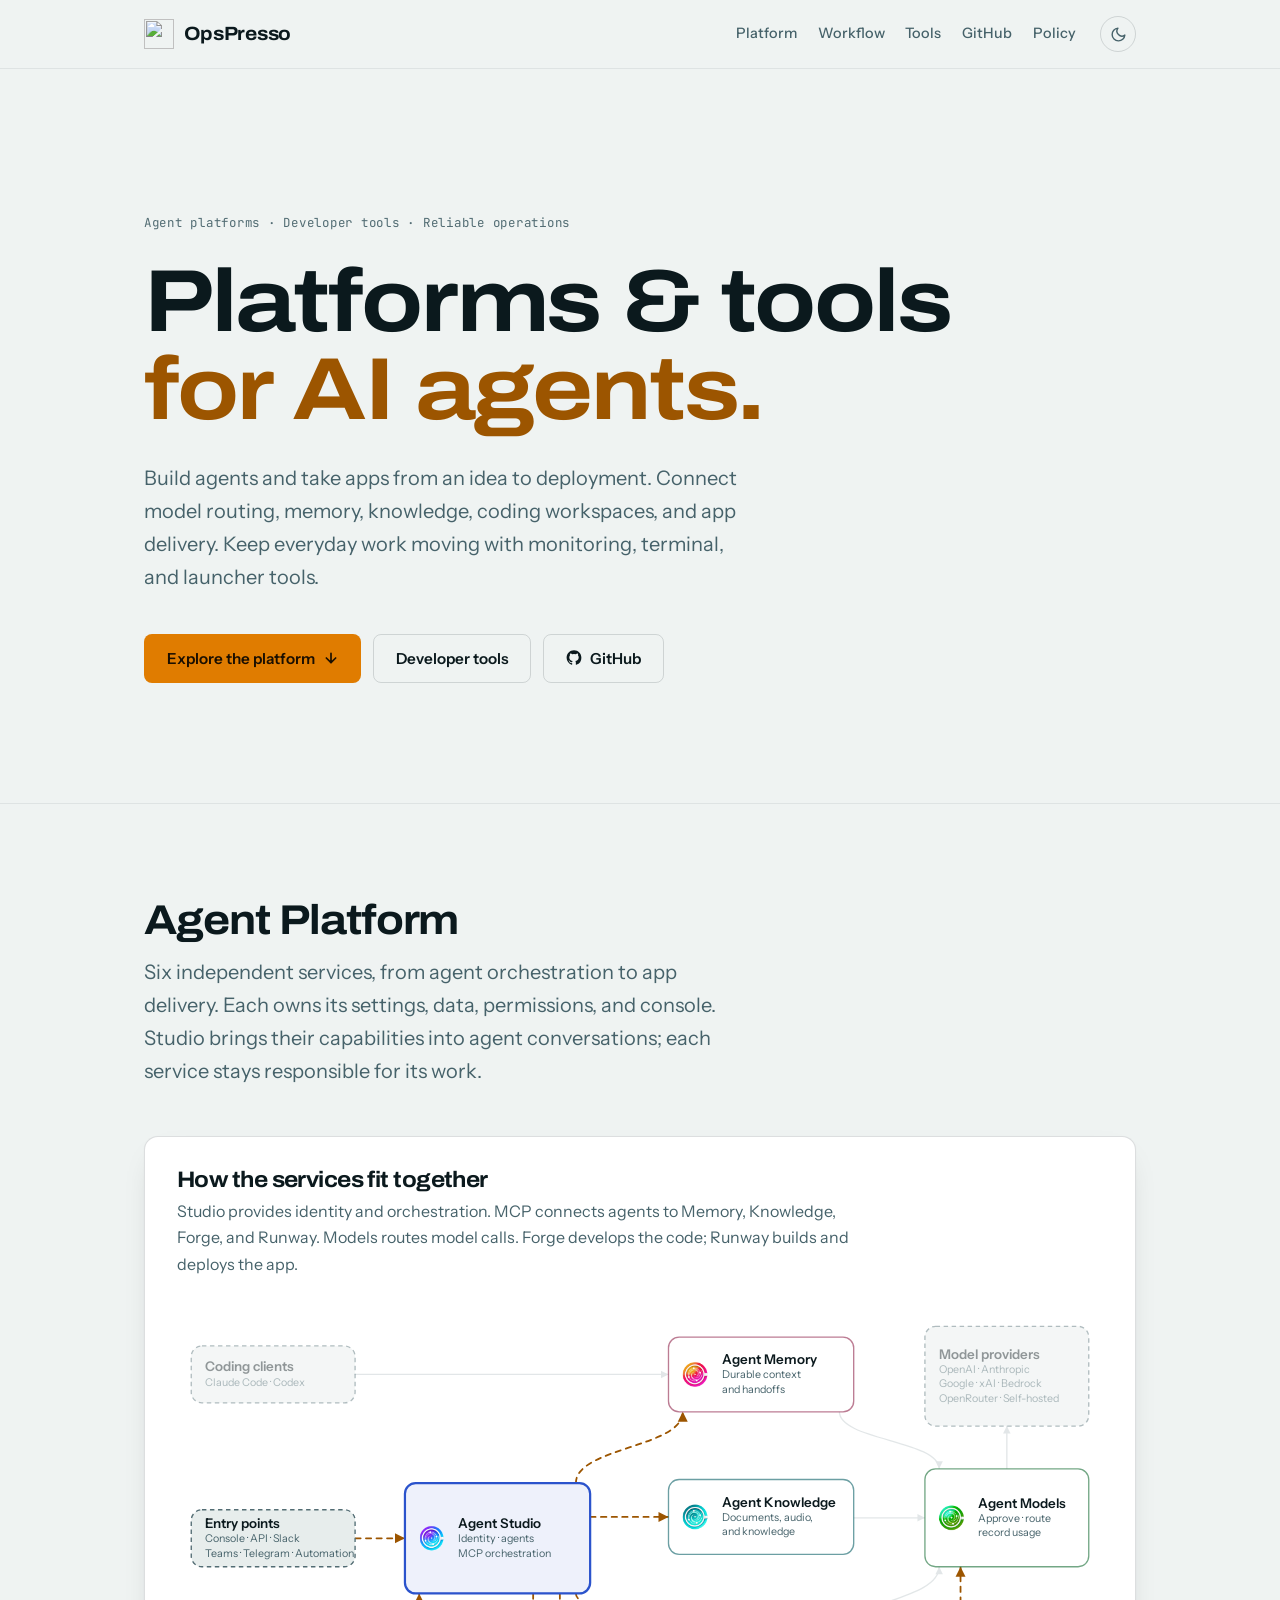
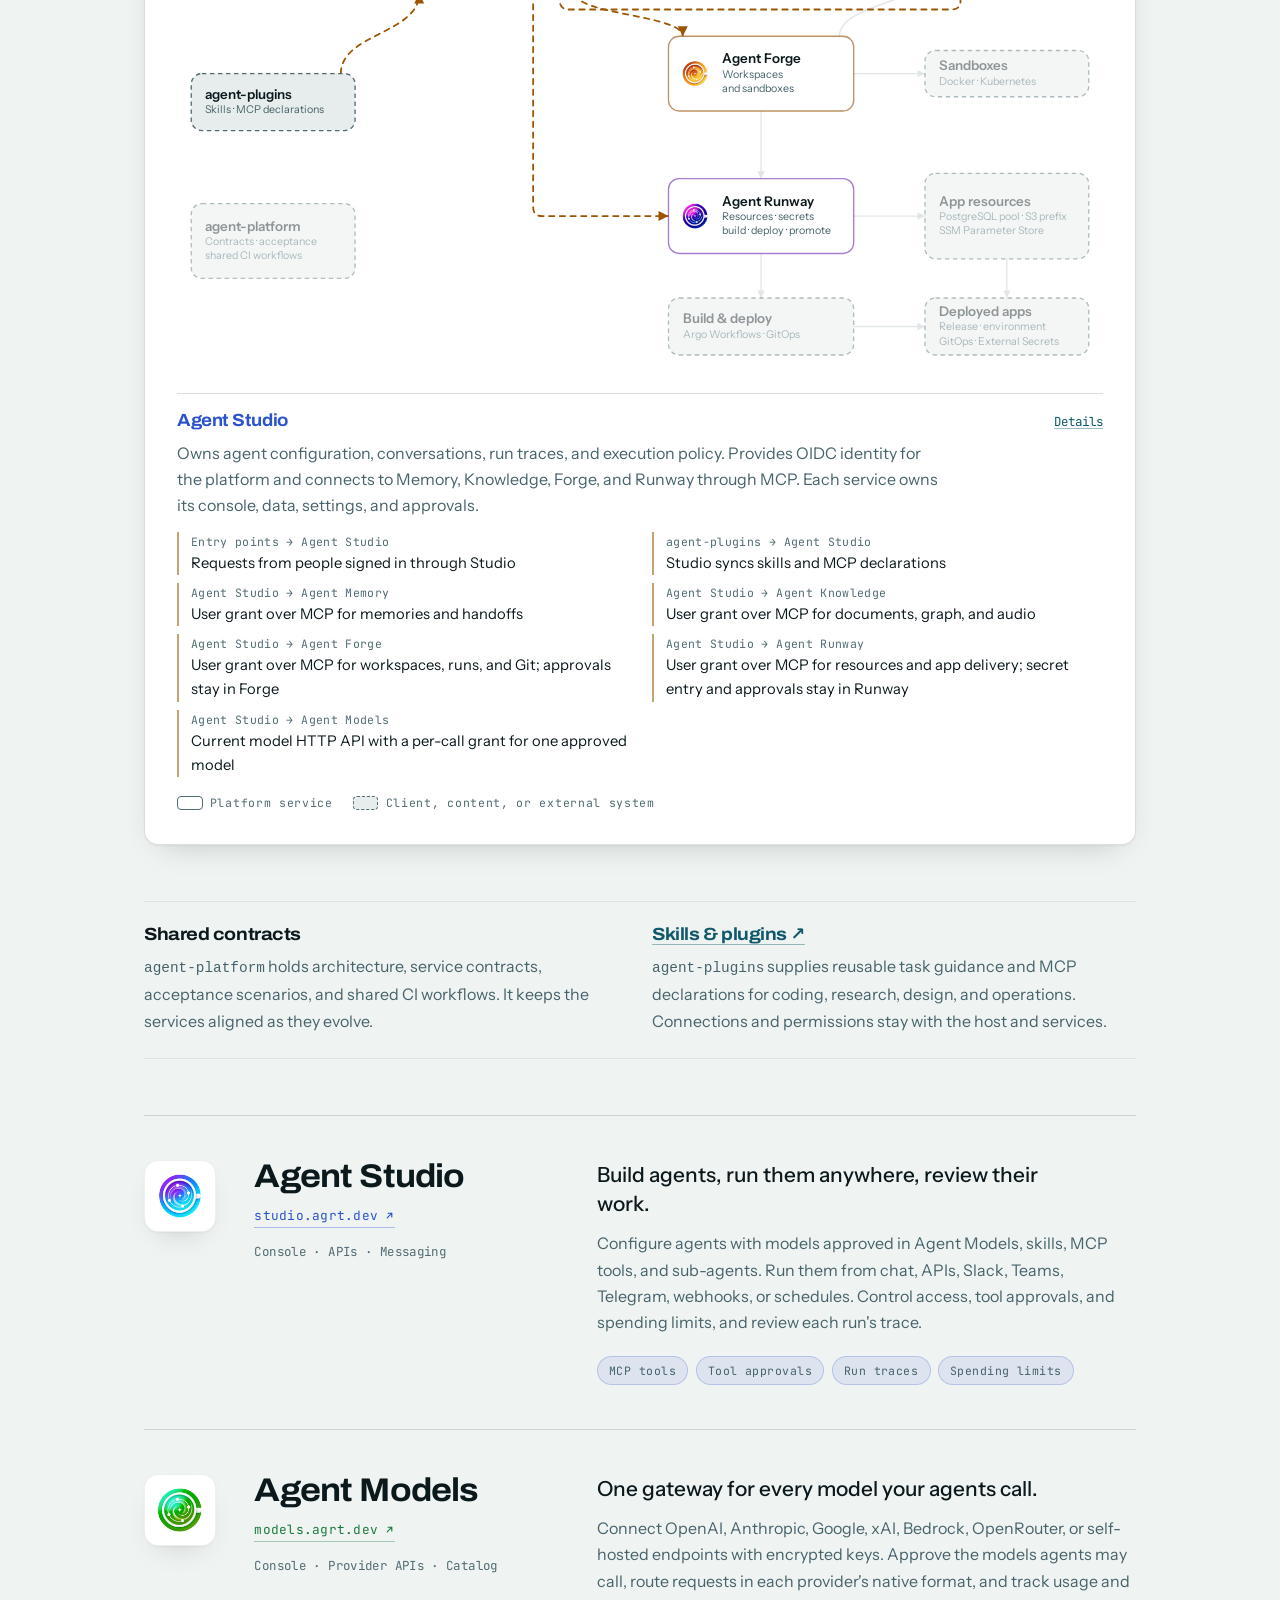
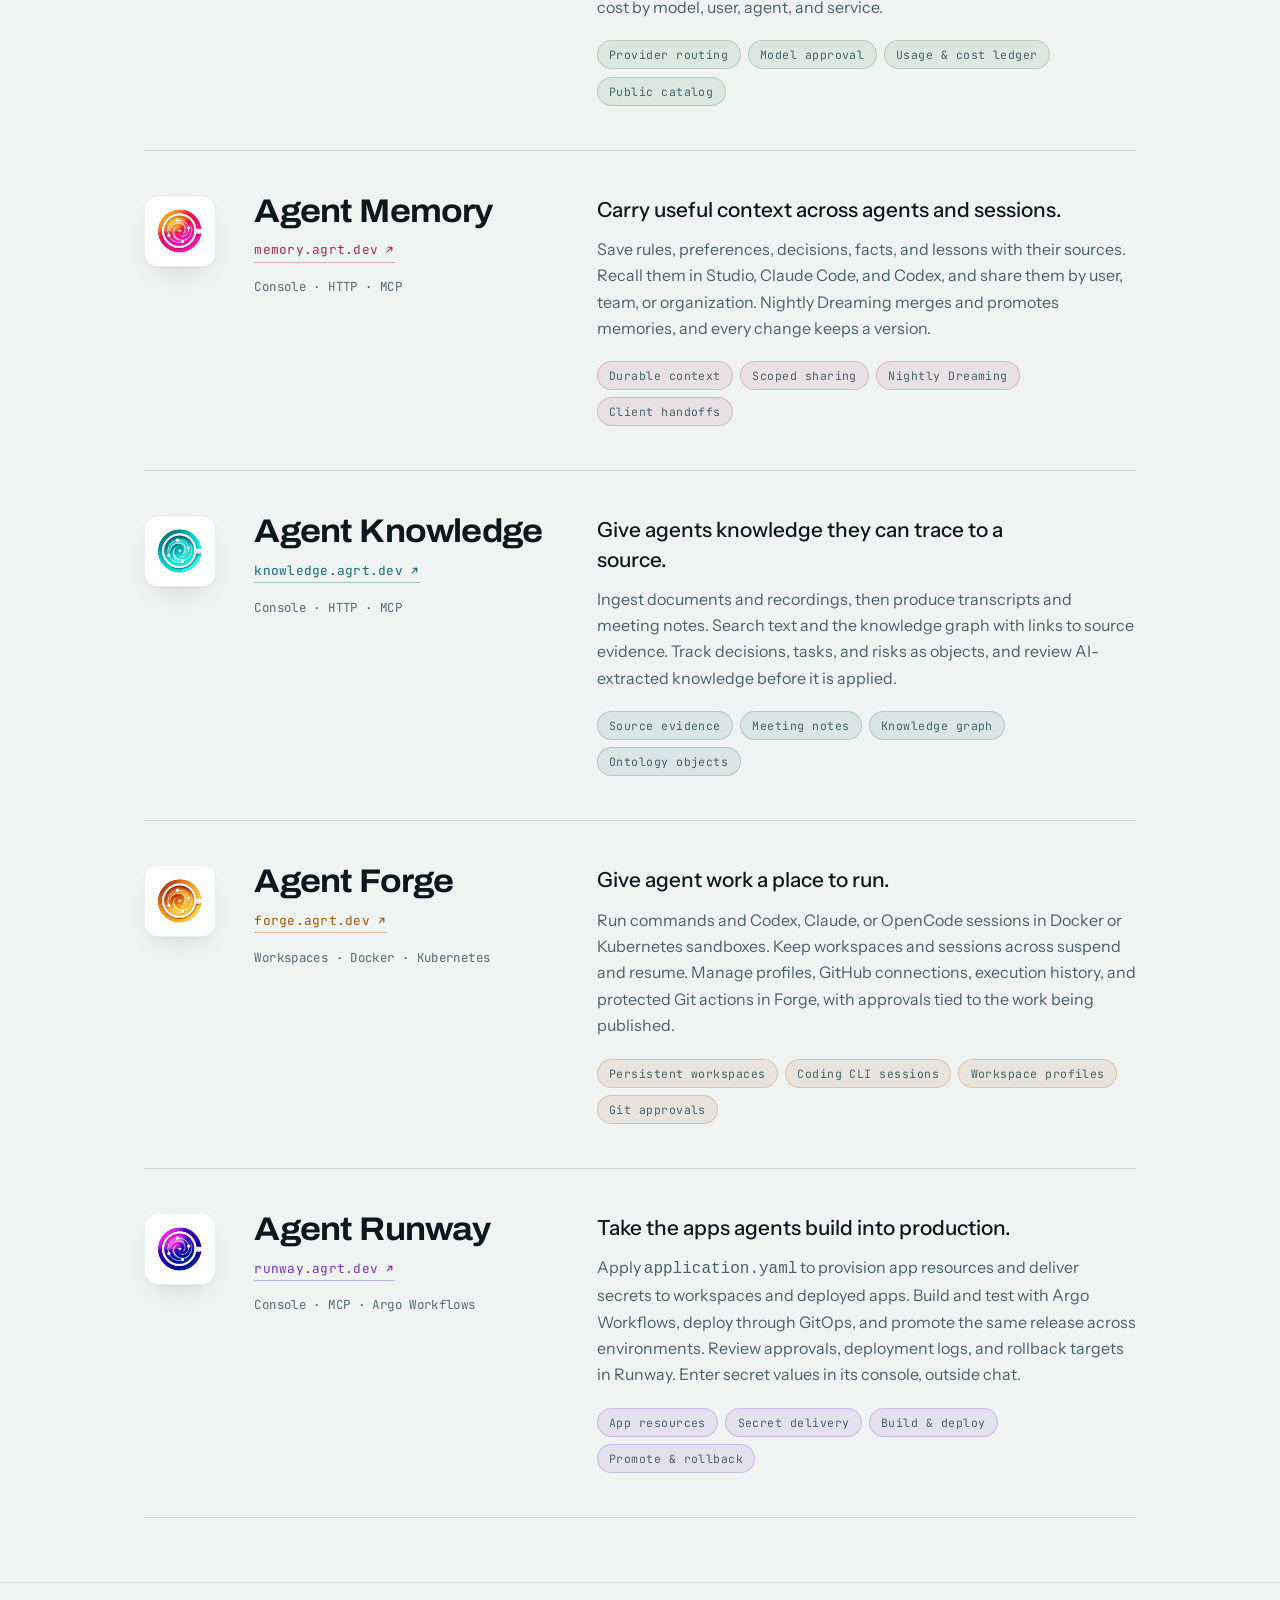
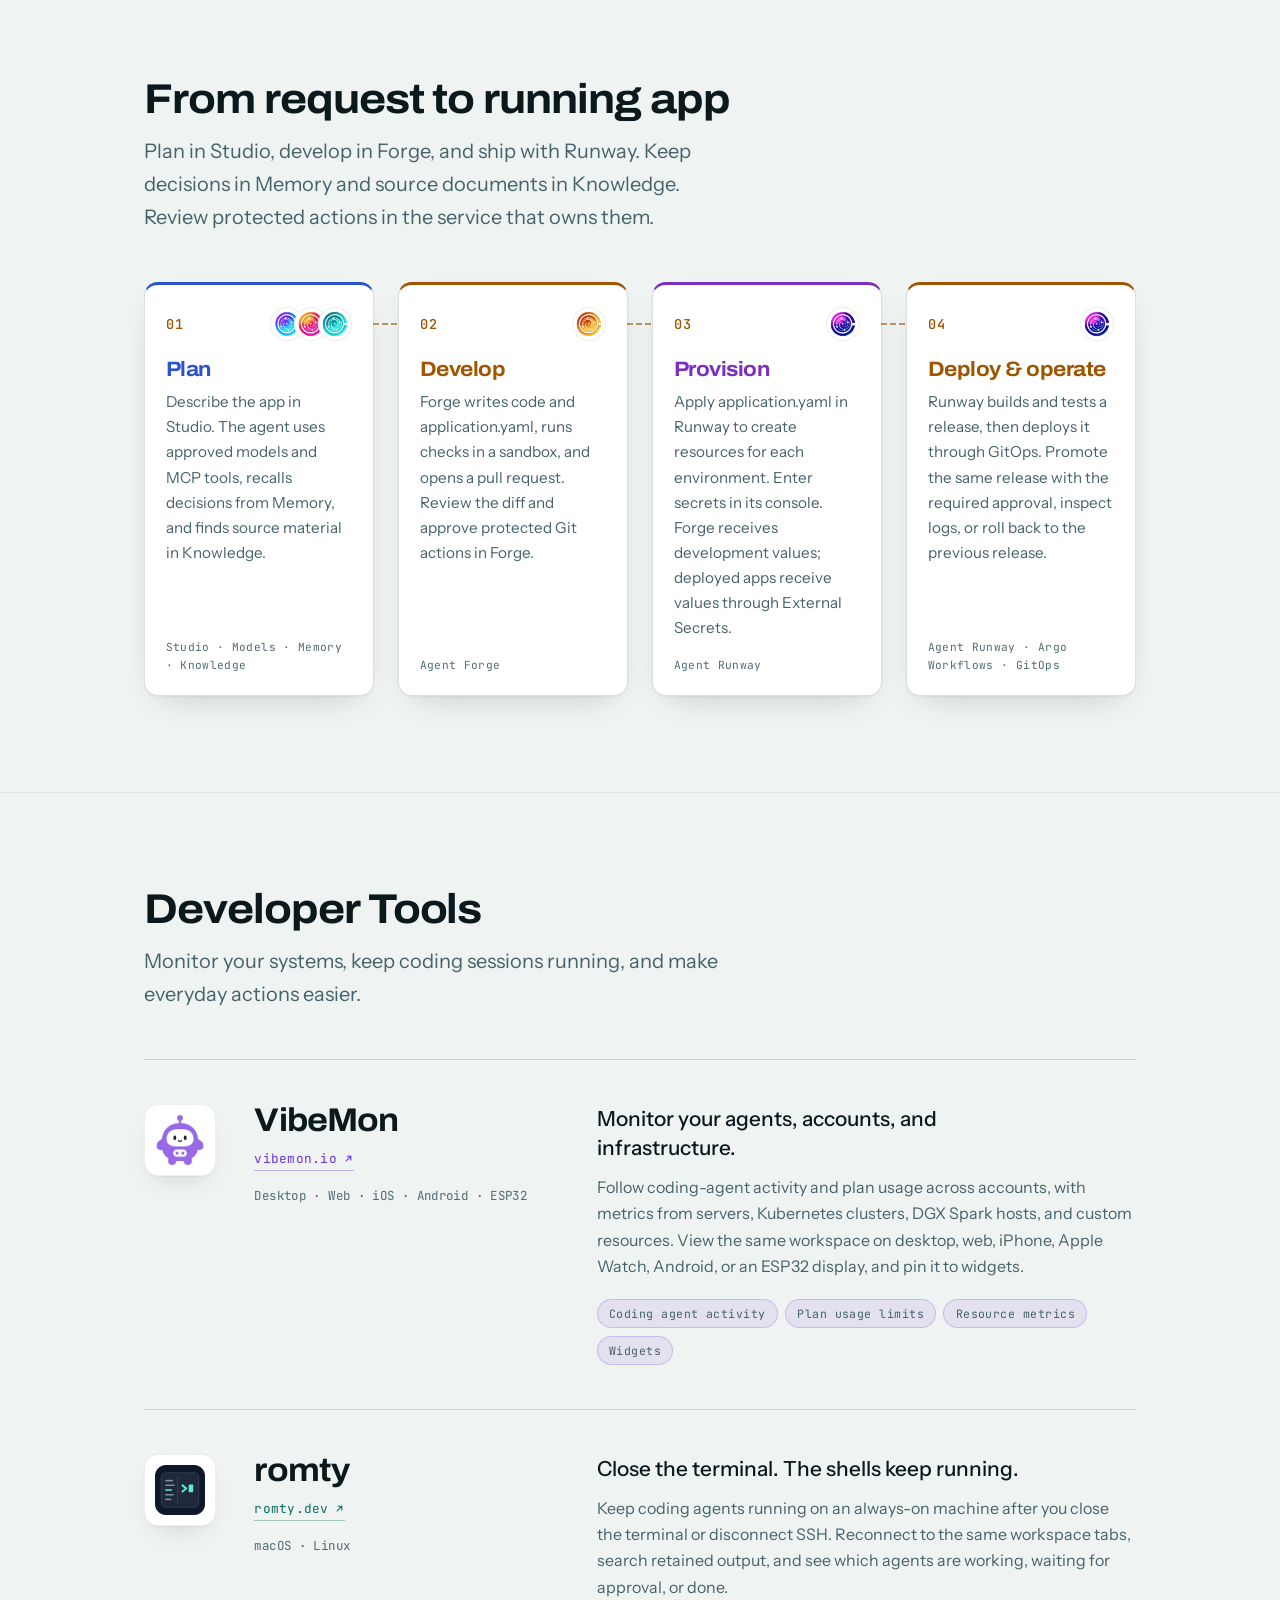
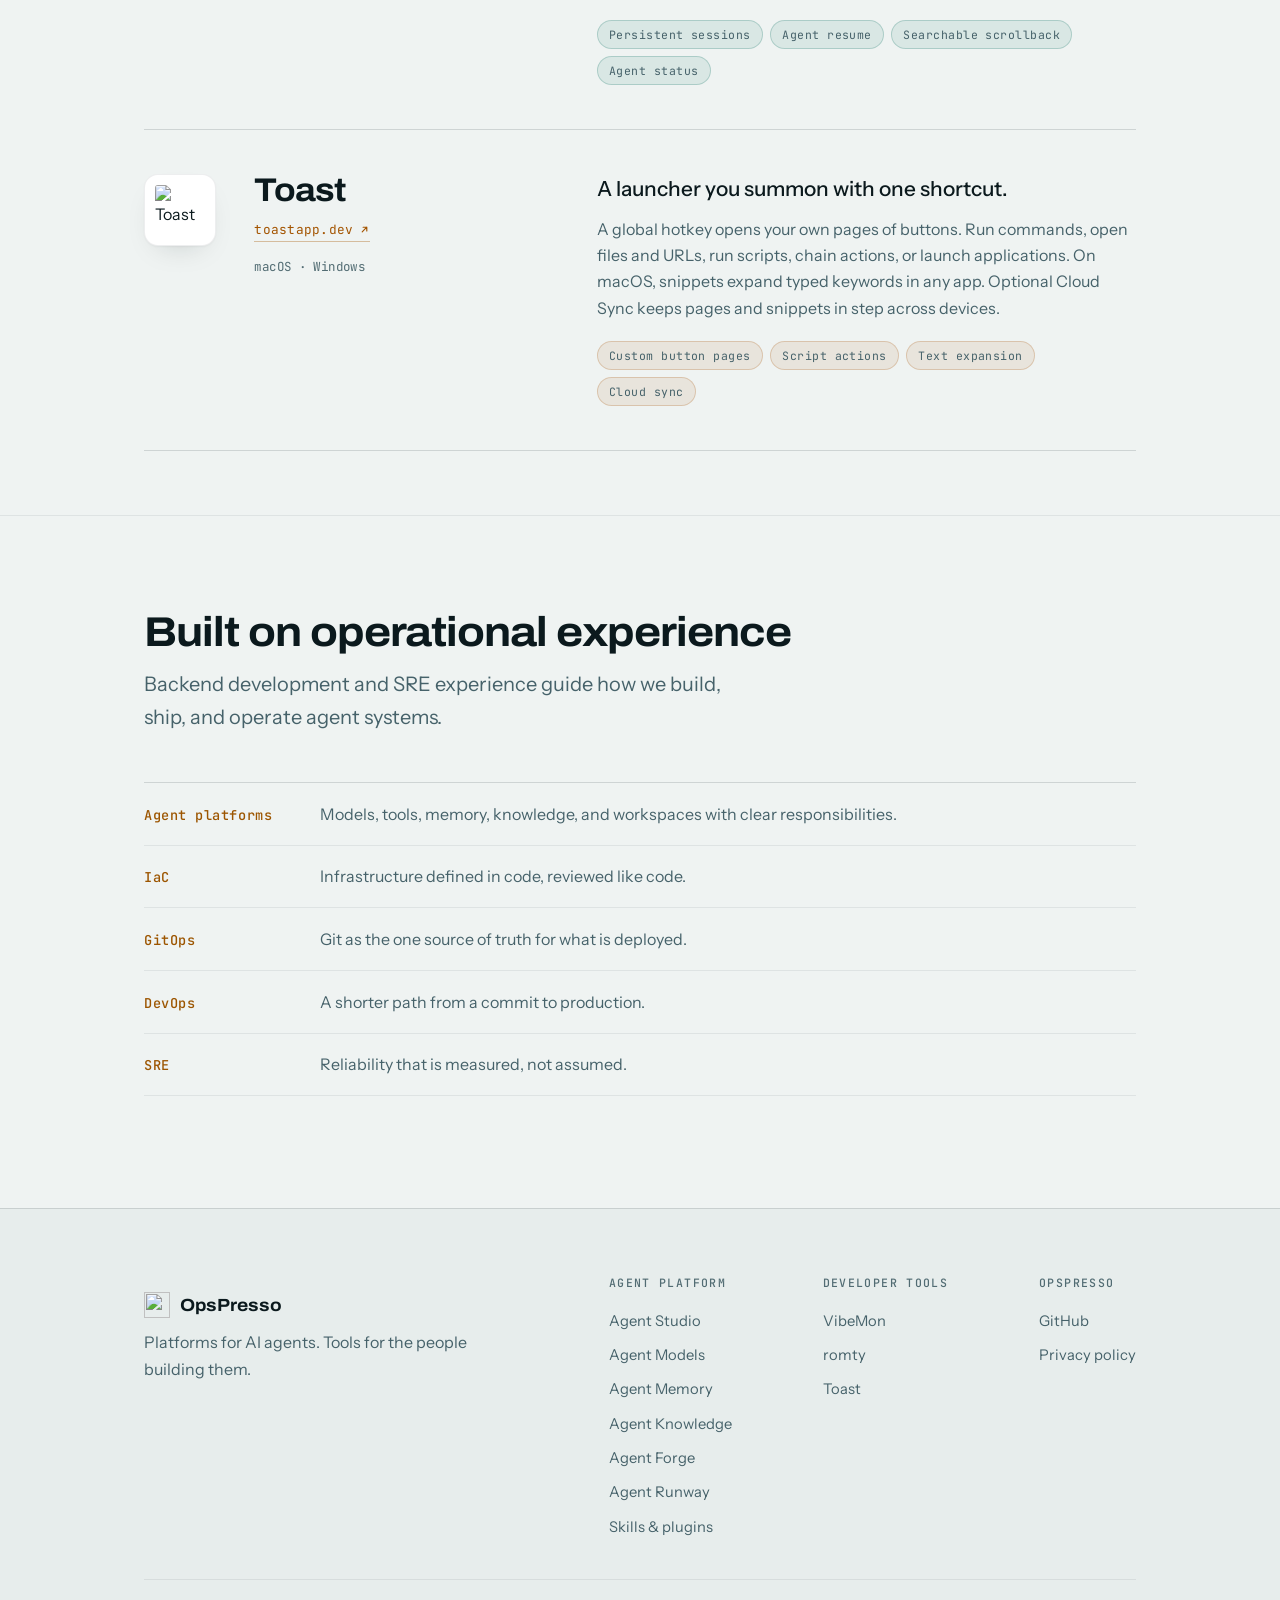
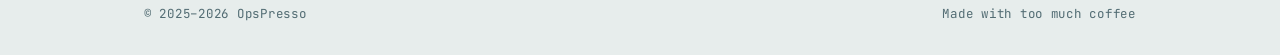
==== commit 5381e4a1: "docs: rename Agent Delivery to Runway" ====
--- a/docs/index.html
+++ b/docs/index.html
@@ -5,7 +5,7 @@
     <meta charset="utf-8">
     <meta name="viewport" content="width=device-width, initial-scale=1.0">
     <title>OpsPresso — Platforms and tools for AI agents</title>
-    <meta name="description" content="Take ideas from agent conversations to running apps with six independent services: Studio, Models, Memory, Knowledge, Forge, and Delivery. Plus VibeMon, romty, and Toast.">
+    <meta name="description" content="Take ideas from agent conversations to running apps with six independent services: Studio, Models, Memory, Knowledge, Forge, and Runway. Plus VibeMon, romty, and Toast.">
 
     <link rel="canonical" href="https://opspresso.com/">
     <link rel="icon" href="favicon.ico" sizes="any">
@@ -17,7 +17,7 @@
     <meta property="og:type" content="website">
     <meta property="og:url" content="https://opspresso.com/">
     <meta property="og:title" content="OpsPresso — Platforms and tools for AI agents">
-    <meta property="og:description" content="Take ideas from agent conversations to running apps with six independent services: Studio, Models, Memory, Knowledge, Forge, and Delivery. Plus VibeMon, romty, and Toast.">
+    <meta property="og:description" content="Take ideas from agent conversations to running apps with six independent services: Studio, Models, Memory, Knowledge, Forge, and Runway. Plus VibeMon, romty, and Toast.">
     <meta property="og:site_name" content="OpsPresso">
     <meta property="og:image" content="https://opspresso.com/images/og.png">
     <meta property="og:image:type" content="image/png">
@@ -26,7 +26,7 @@
     <meta property="og:image:alt" content="OpsPresso — Platforms and tools for AI agents">
     <meta name="twitter:card" content="summary_large_image">
     <meta name="twitter:title" content="OpsPresso — Platforms and tools for AI agents">
-    <meta name="twitter:description" content="Take ideas from agent conversations to running apps with six independent services: Studio, Models, Memory, Knowledge, Forge, and Delivery. Plus VibeMon, romty, and Toast.">
+    <meta name="twitter:description" content="Take ideas from agent conversations to running apps with six independent services: Studio, Models, Memory, Knowledge, Forge, and Runway. Plus VibeMon, romty, and Toast.">
     <meta name="twitter:image" content="https://opspresso.com/images/og.png">
     <meta name="twitter:image:alt" content="OpsPresso — Platforms and tools for AI agents">
 
@@ -123,7 +123,7 @@
                 <figure class="arch" aria-labelledby="arch-title">
                     <figcaption class="arch-head">
                         <h3 class="display" id="arch-title">How the services fit together</h3>
-                        <p>Studio provides identity and orchestration. MCP connects agents to Memory, Knowledge, Forge, and Delivery. Models routes model calls. Forge develops the code; Delivery builds and deploys the app.</p>
+                        <p>Studio provides identity and orchestration. MCP connects agents to Memory, Knowledge, Forge, and Runway. Models routes model calls. Forge develops the code; Runway builds and deploys the app.</p>
                     </figcaption>
                     <div class="arch-map" data-arch-map></div>
                     <div class="arch-panel" data-arch-panel aria-live="polite">
@@ -262,12 +262,12 @@
                         </ul>
                     </div>
                 </article>
-                <article class="product p-delivery" id="agent-delivery">
-                    <img class="product-mark" src="images/agent-delivery.png" alt="Agent Delivery" width="72" height="72" loading="lazy">
-                    <div>
-                        <h3 class="display product-name">Agent Delivery</h3>
-                        <a class="product-url" href="https://delivery.agrt.dev" target="_blank" rel="noopener">
-                            delivery.agrt.dev
+                <article class="product p-runway" id="agent-runway">
+                    <img class="product-mark" src="images/agent-runway.png" alt="Agent Runway" width="72" height="72" loading="lazy">
+                    <div>
+                        <h3 class="display product-name">Agent Runway</h3>
+                        <a class="product-url" href="https://runway.agrt.dev" target="_blank" rel="noopener">
+                            runway.agrt.dev
                             <svg viewBox="0 0 24 24" fill="none" stroke="currentColor" stroke-width="2.5" stroke-linecap="round" stroke-linejoin="round" aria-hidden="true">
                                 <path d="M7 17 17 7M9 7h8v8"/>
                             </svg>
@@ -276,7 +276,7 @@
                     </div>
                     <div class="product-body">
                         <p class="product-pitch">Take the apps agents build into production.</p>
-                        <p class="product-detail">Apply <code>application.yaml</code> to provision app resources and deliver secrets to workspaces and deployed apps. Build and test with Argo Workflows, deploy through GitOps, and promote the same release across environments. Review approvals, deployment logs, and rollback targets in Delivery. Enter secret values in its console, outside chat.</p>
+                        <p class="product-detail">Apply <code>application.yaml</code> to provision app resources and deliver secrets to workspaces and deployed apps. Build and test with Argo Workflows, deploy through GitOps, and promote the same release across environments. Review approvals, deployment logs, and rollback targets in Runway. Enter secret values in its console, outside chat.</p>
                         <ul class="tags">
                             <li>App resources</li>
                             <li>Secret delivery</li>
@@ -292,7 +292,7 @@
             <div class="shell">
                 <div class="section-head">
                     <h2 class="display">From request to running app</h2>
-                    <p class="lead">Plan in Studio, develop in Forge, and ship with Delivery. Keep decisions in Memory and source documents in Knowledge. Review protected actions in the service that owns them.</p>
+                    <p class="lead">Plan in Studio, develop in Forge, and ship with Runway. Keep decisions in Memory and source documents in Knowledge. Review protected actions in the service that owns them.</p>
                 </div>
 
                 <ol class="flow">
@@ -314,23 +314,23 @@
                         <p>Forge writes code and application.yaml, runs checks in a sandbox, and opens a pull request. Review the diff and approve protected Git actions in Forge.</p>
                         <p class="mono flow-svc">Agent Forge</p>
                     </li>
-                    <li class="flow-step p-delivery">
+                    <li class="flow-step p-runway">
                         <div class="flow-head">
                             <span class="mono flow-num">03</span>
-                            <span class="flow-marks"><img src="images/agent-delivery.png" alt="" width="34" height="34" loading="lazy"></span>
+                            <span class="flow-marks"><img src="images/agent-runway.png" alt="" width="34" height="34" loading="lazy"></span>
                         </div>
                         <h3 class="display">Provision</h3>
-                        <p>Apply application.yaml in Delivery to create resources for each environment. Enter secrets in its console. Forge receives development values; deployed apps receive values through External Secrets.</p>
-                        <p class="mono flow-svc">Agent Delivery</p>
+                        <p>Apply application.yaml in Runway to create resources for each environment. Enter secrets in its console. Forge receives development values; deployed apps receive values through External Secrets.</p>
+                        <p class="mono flow-svc">Agent Runway</p>
                     </li>
-                    <li class="flow-step p-delivery is-ship">
+                    <li class="flow-step p-runway is-ship">
                         <div class="flow-head">
                             <span class="mono flow-num">04</span>
-                            <span class="flow-marks"><img src="images/agent-delivery.png" alt="" width="34" height="34" loading="lazy"></span>
+                            <span class="flow-marks"><img src="images/agent-runway.png" alt="" width="34" height="34" loading="lazy"></span>
                         </div>
                         <h3 class="display">Deploy &amp; operate</h3>
-                        <p>Delivery builds and tests a release, then deploys it through GitOps. Promote the same release with the required approval, inspect logs, or roll back to the previous release.</p>
-                        <p class="mono flow-svc">Agent Delivery · Argo Workflows · GitOps</p>
+                        <p>Runway builds and tests a release, then deploys it through GitOps. Promote the same release with the required approval, inspect logs, or roll back to the previous release.</p>
+                        <p class="mono flow-svc">Agent Runway · Argo Workflows · GitOps</p>
                     </li>
                 </ol>
             </div>
@@ -467,7 +467,7 @@
                         <li><a href="https://memory.agrt.dev" target="_blank" rel="noopener">Agent Memory</a></li>
                         <li><a href="https://knowledge.agrt.dev" target="_blank" rel="noopener">Agent Knowledge</a></li>
                         <li><a href="https://forge.agrt.dev" target="_blank" rel="noopener">Agent Forge</a></li>
-                        <li><a href="https://delivery.agrt.dev" target="_blank" rel="noopener">Agent Delivery</a></li>
+                        <li><a href="https://runway.agrt.dev" target="_blank" rel="noopener">Agent Runway</a></li>
                         <li><a href="https://github.com/opspresso/agent-plugins" target="_blank" rel="noopener">Skills &amp; plugins</a></li>
                     </ul>
                 </nav>
--- a/docs/css/style.css
+++ b/docs/css/style.css
@@ -827,7 +827,7 @@
 .p-memory { --accent: #a22c55; }
 .p-knowledge { --accent: #116a72; }
 .p-forge { --accent: #a35400; }
-.p-delivery { --accent: #7a2fc0; }
+.p-runway { --accent: #7a2fc0; }
 
 @media (prefers-color-scheme: dark) {
     :root:not([data-theme="light"]) .p-toast { --accent: #ffa14a; }
@@ -838,7 +838,7 @@
     :root:not([data-theme="light"]) .p-memory { --accent: #ff91ba; }
     :root:not([data-theme="light"]) .p-knowledge { --accent: #45d6c4; }
     :root:not([data-theme="light"]) .p-forge { --accent: #ffa14a; }
-    :root:not([data-theme="light"]) .p-delivery { --accent: #c9a2ff; }
+    :root:not([data-theme="light"]) .p-runway { --accent: #c9a2ff; }
 }
 
 :root[data-theme="dark"] .p-toast { --accent: #ffa14a; }
@@ -849,7 +849,7 @@
 :root[data-theme="dark"] .p-memory { --accent: #ff91ba; }
 :root[data-theme="dark"] .p-knowledge { --accent: #45d6c4; }
 :root[data-theme="dark"] .p-forge { --accent: #ffa14a; }
-:root[data-theme="dark"] .p-delivery { --accent: #c9a2ff; }
+:root[data-theme="dark"] .p-runway { --accent: #c9a2ff; }
 
 @media (max-width: 820px) {
     .product {
